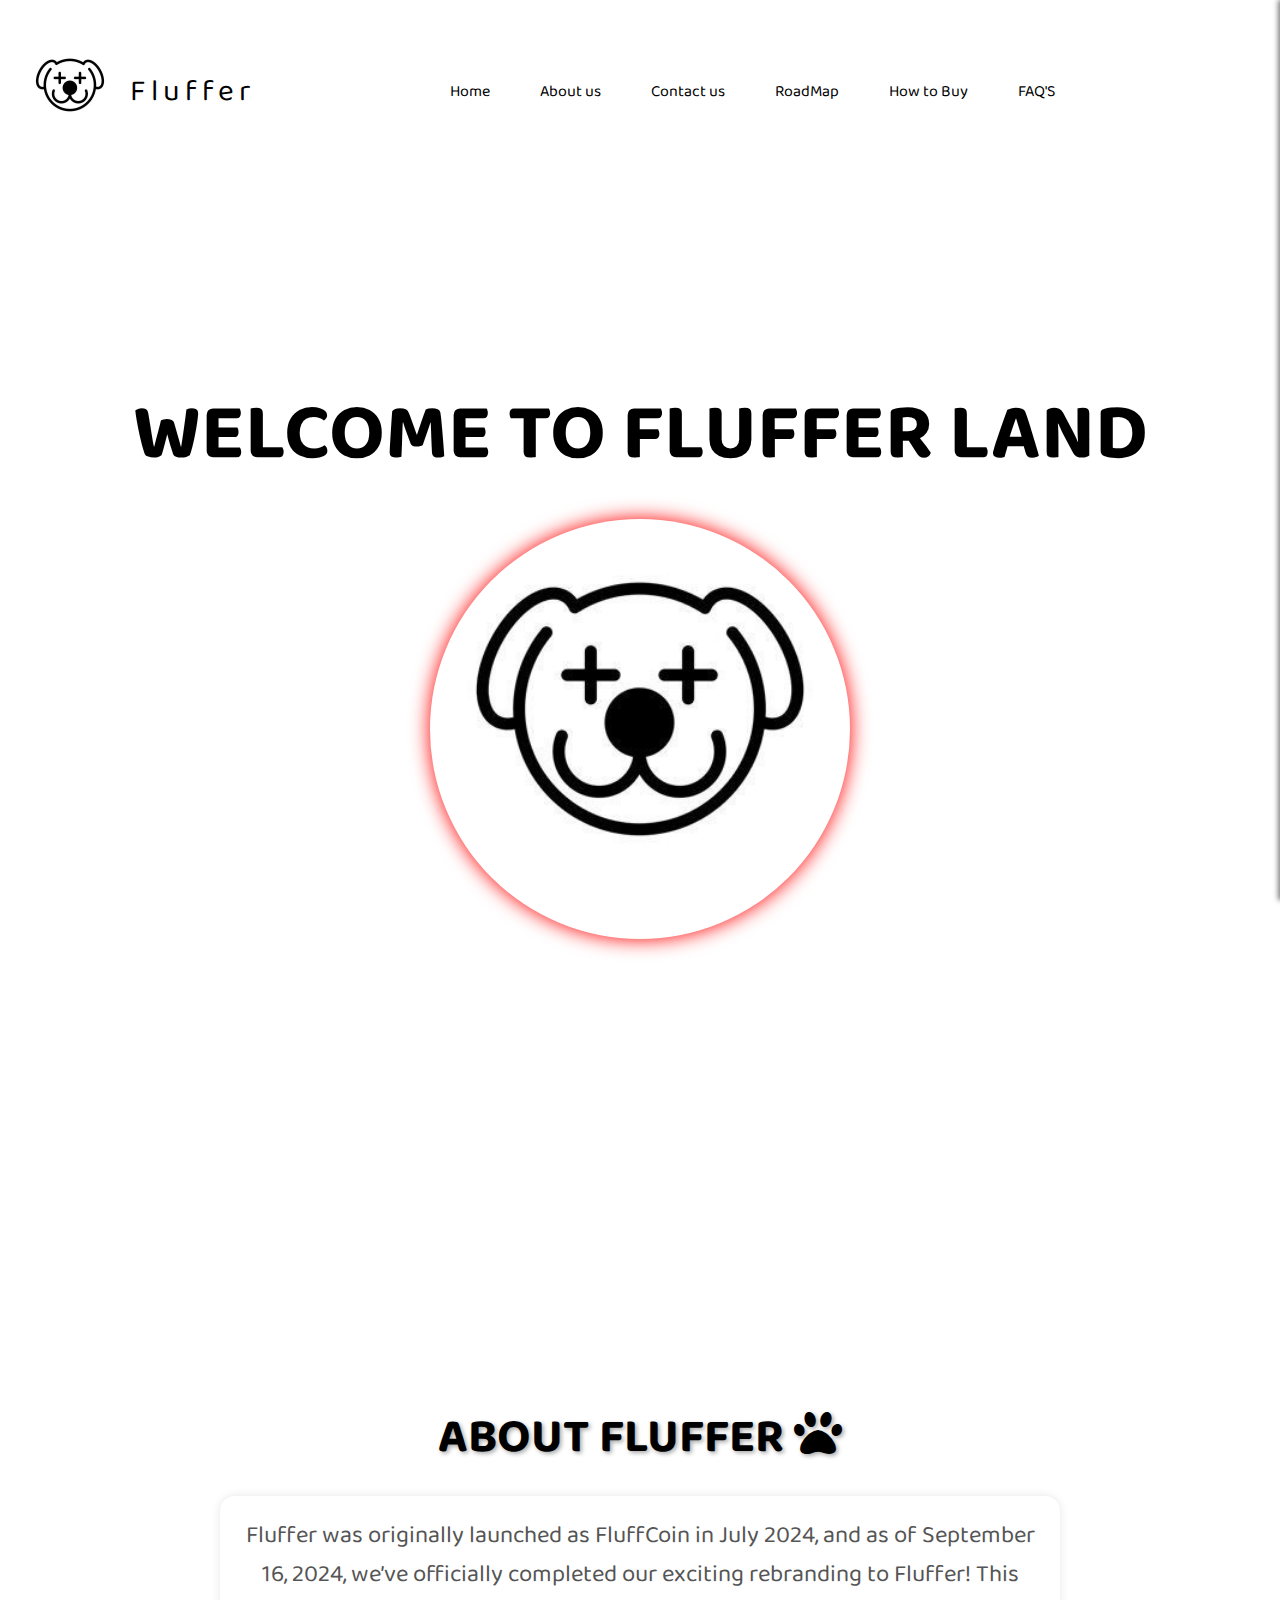
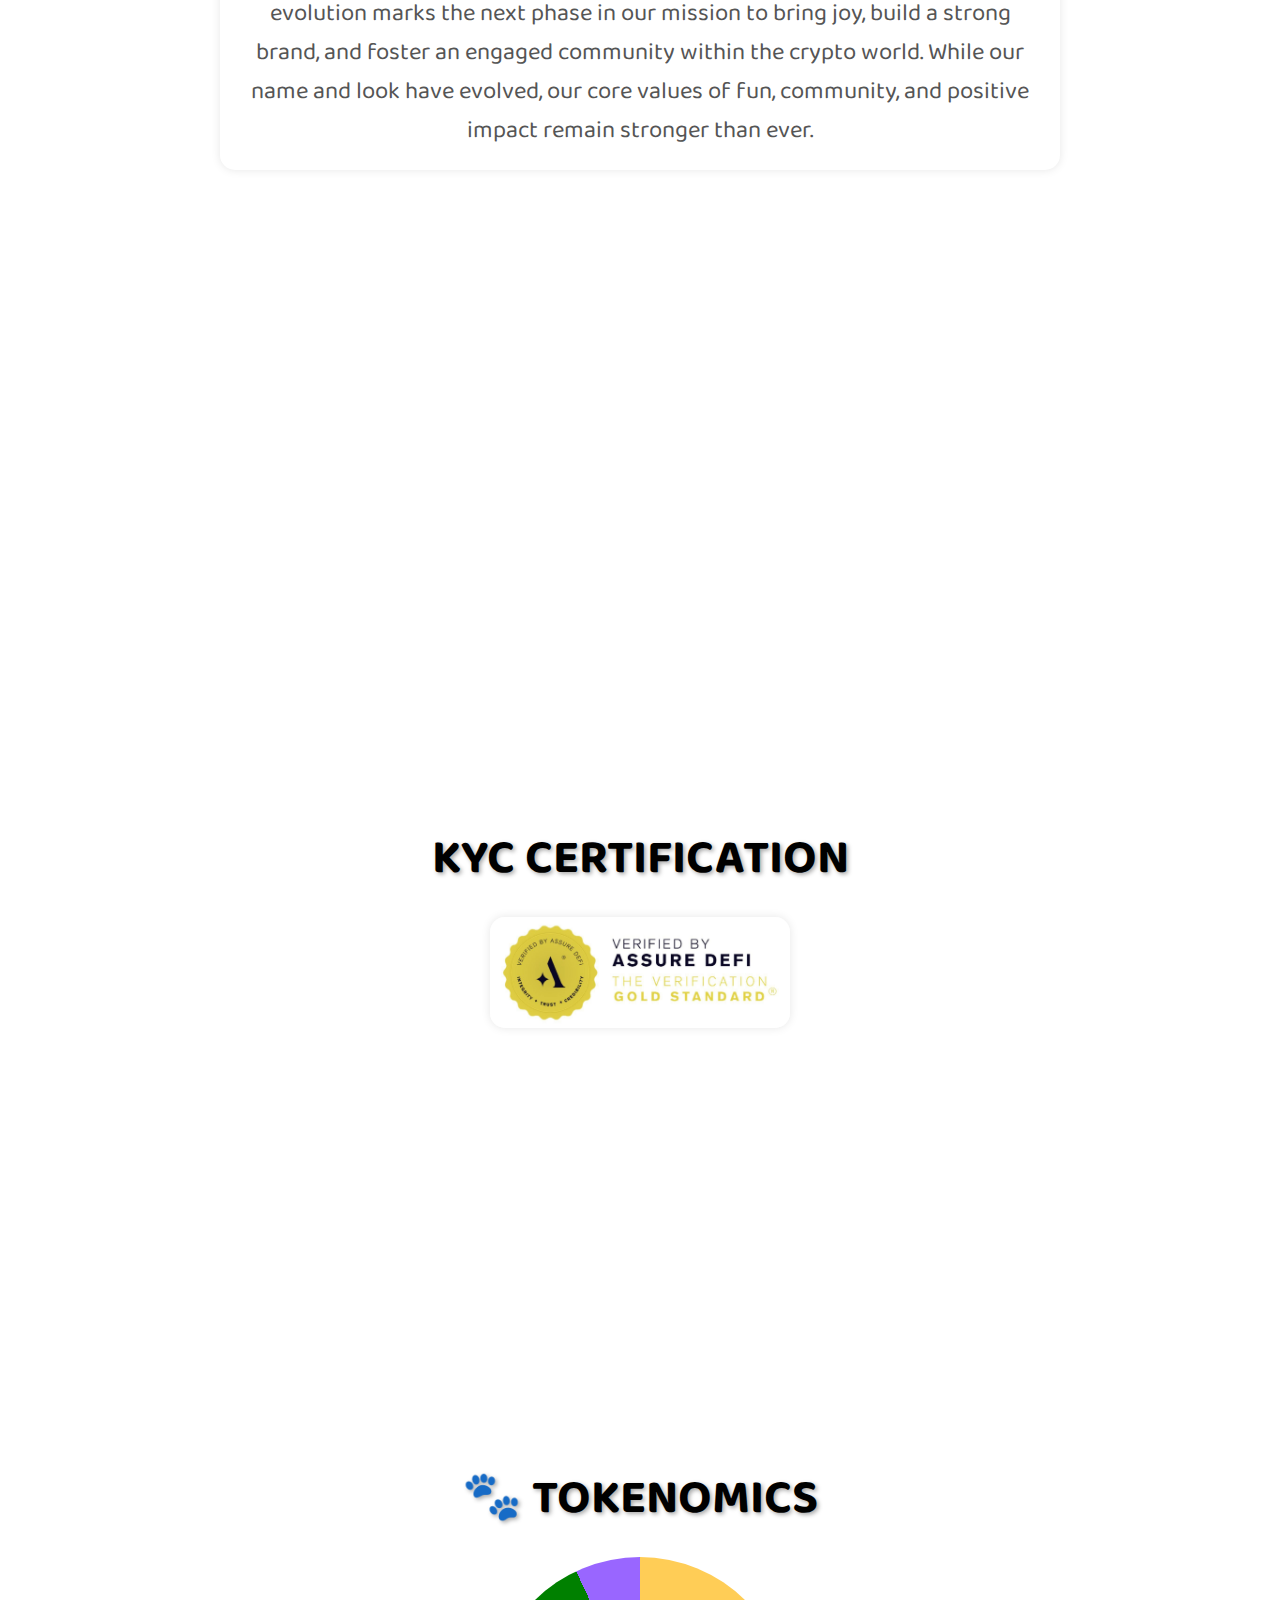
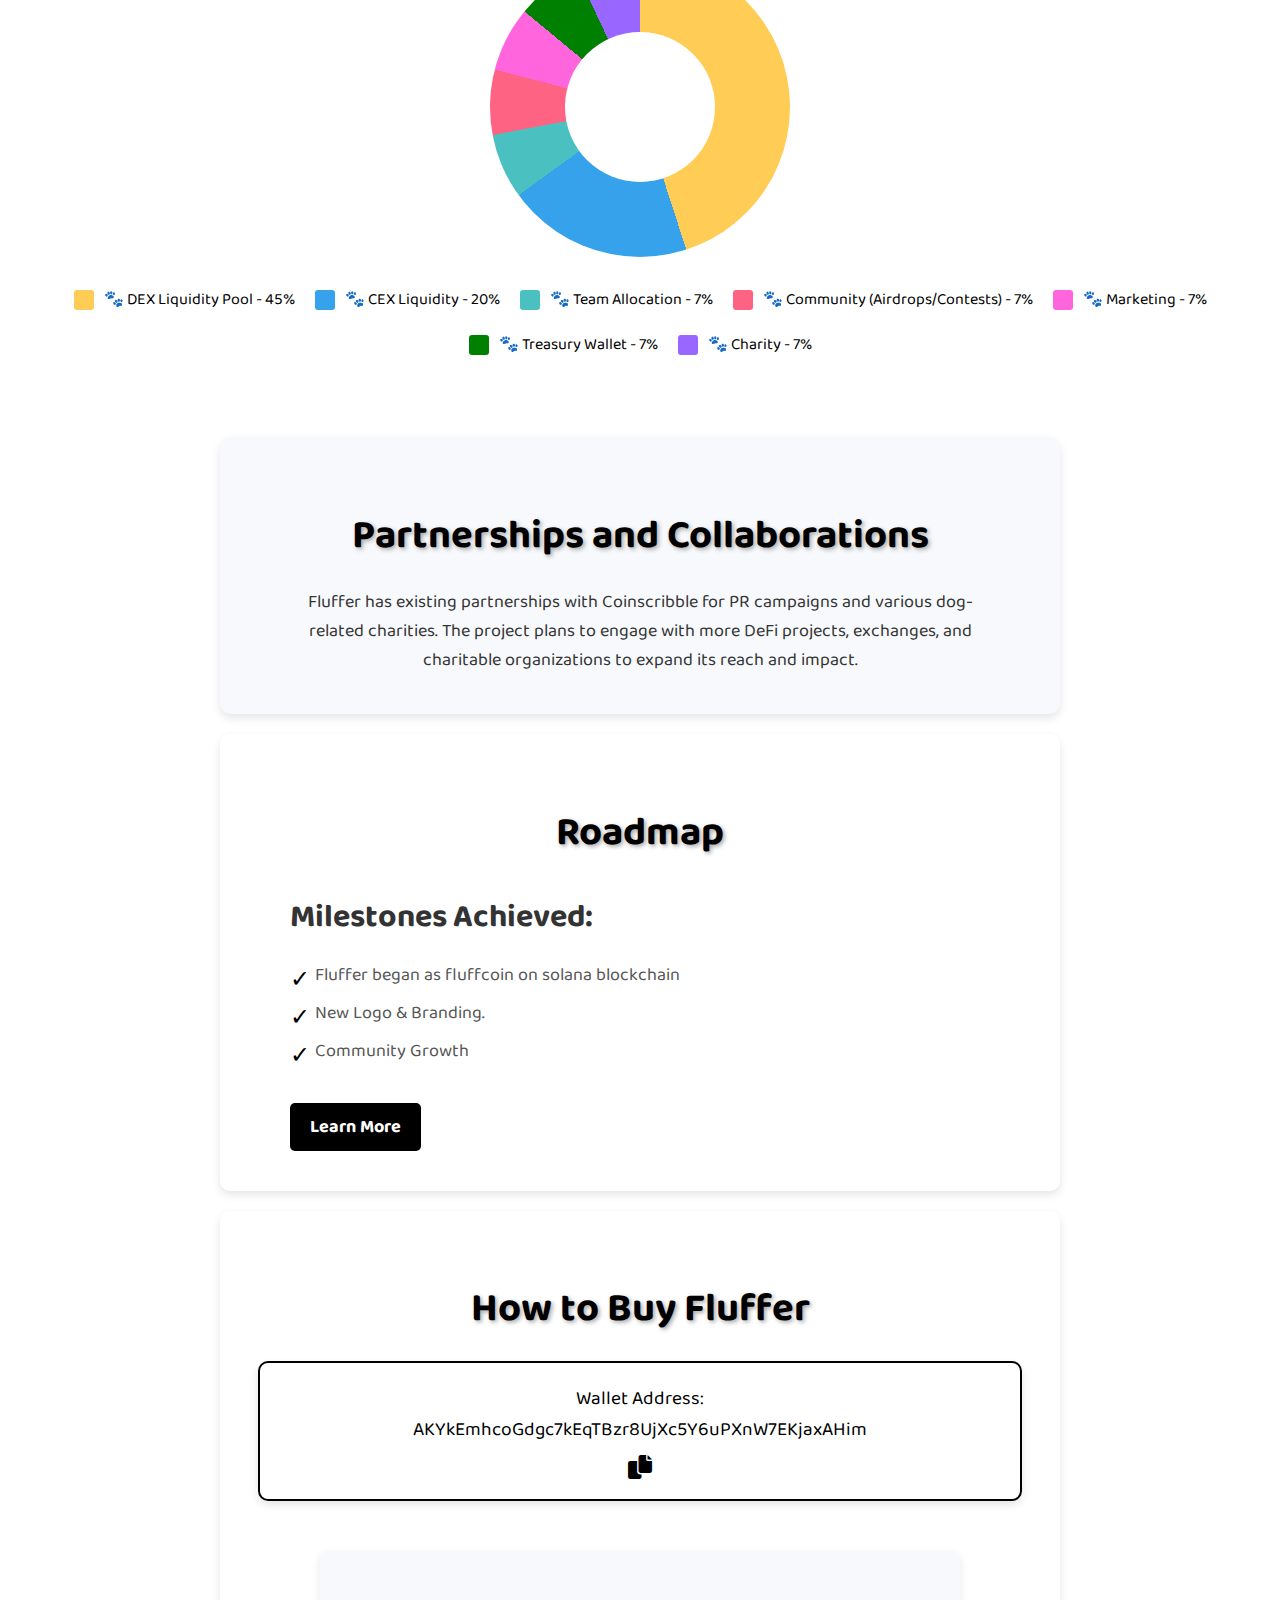
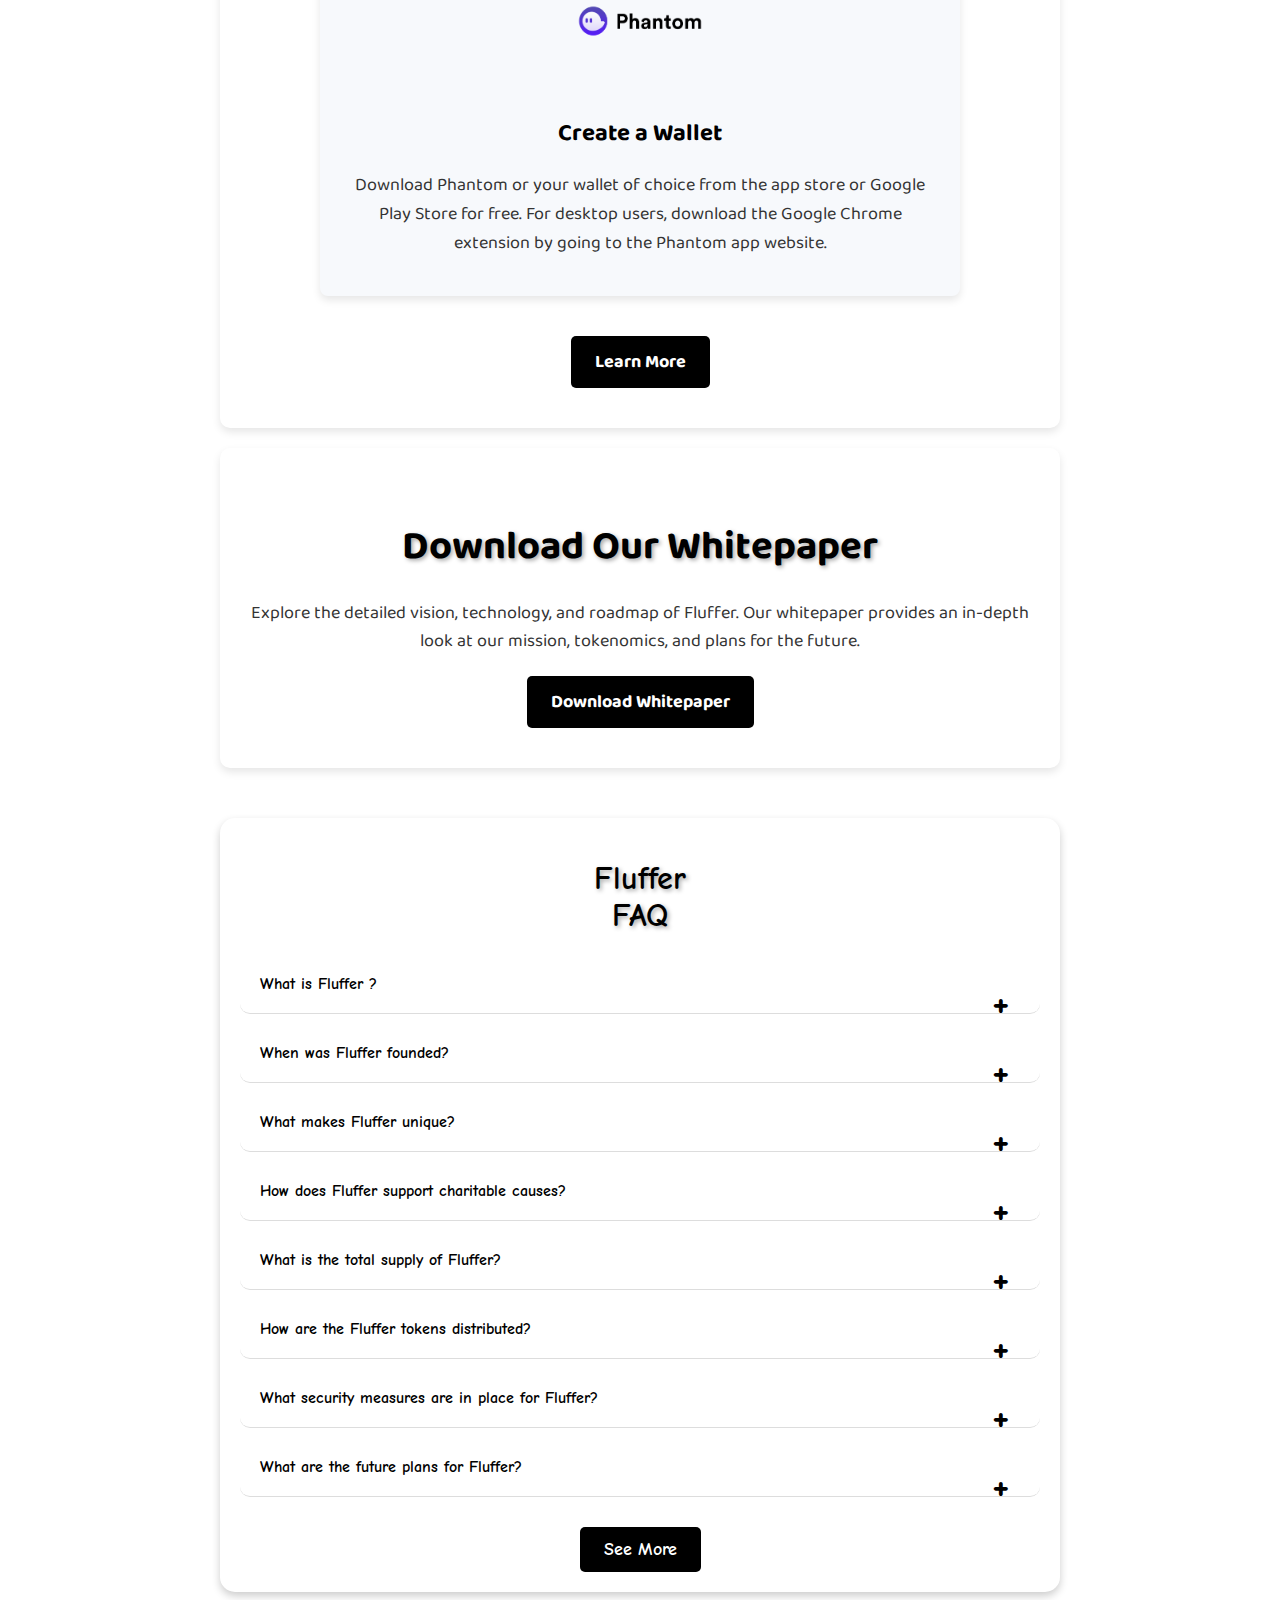
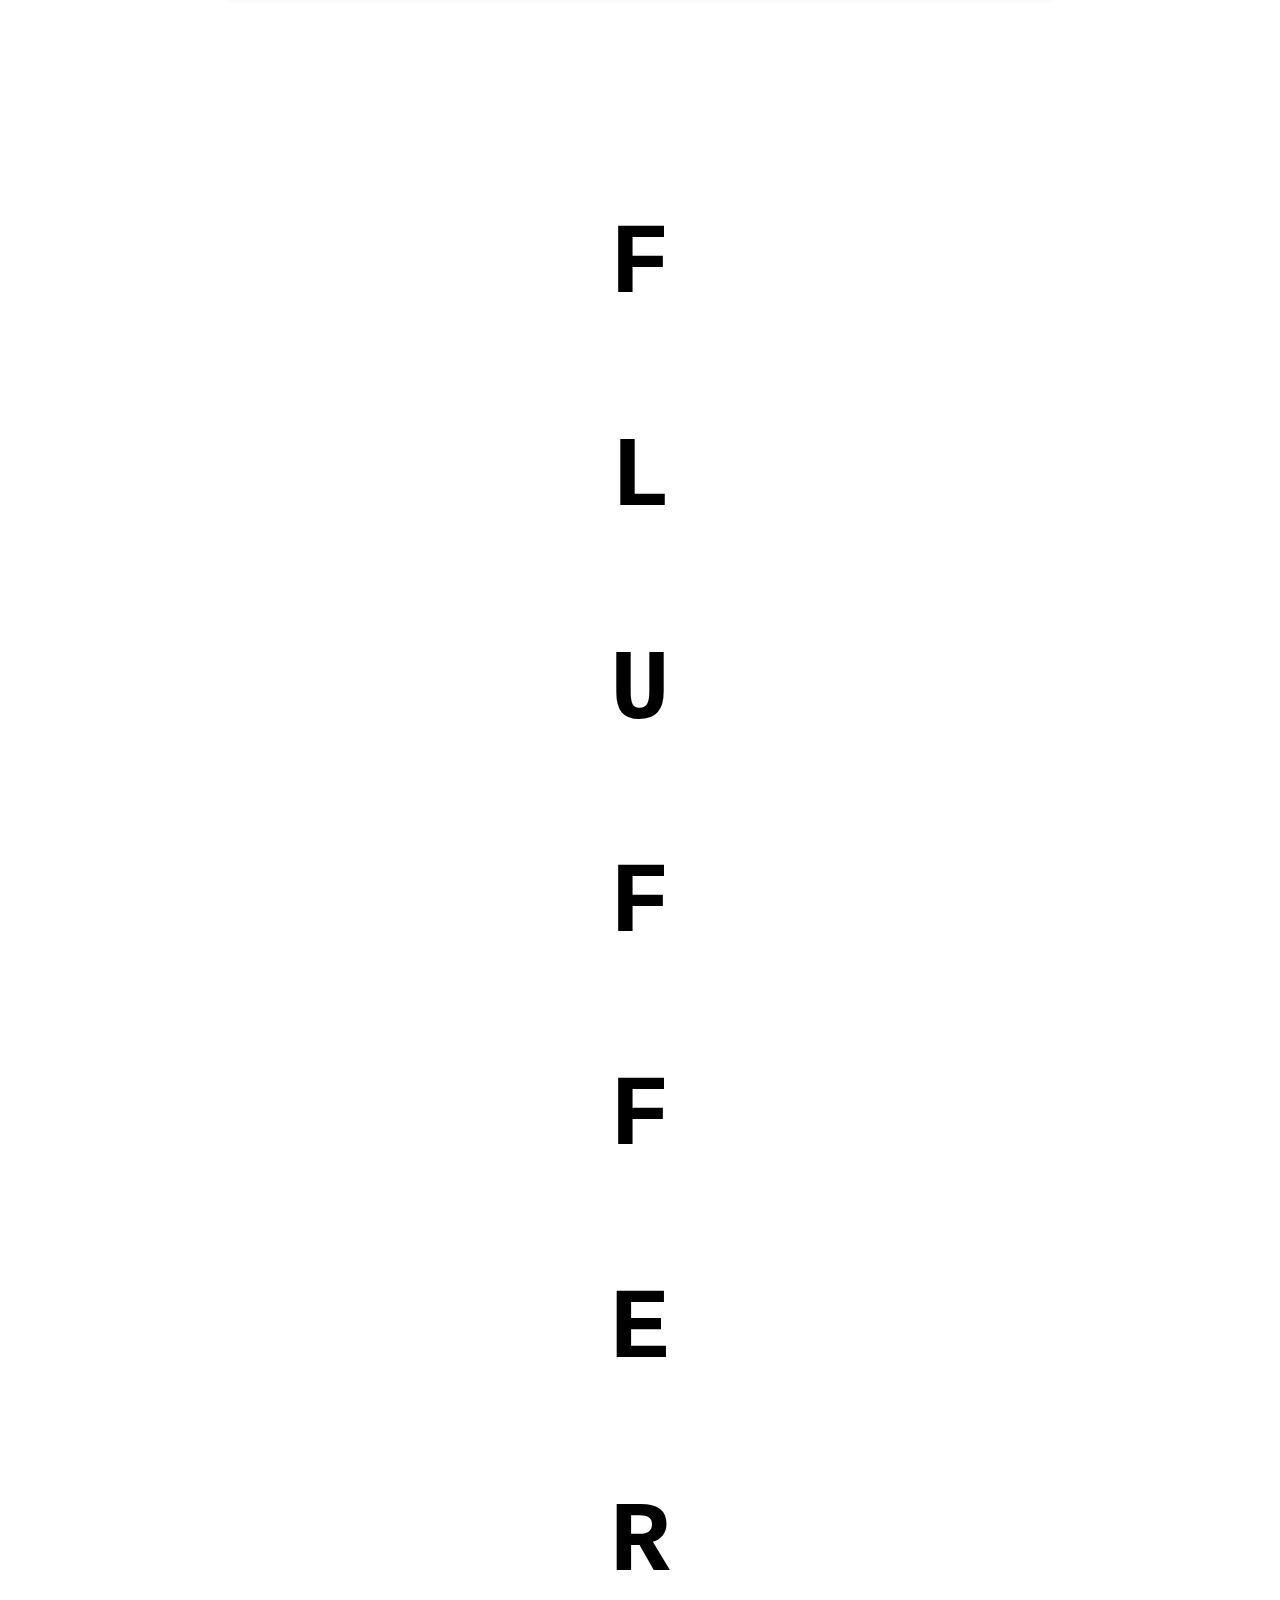
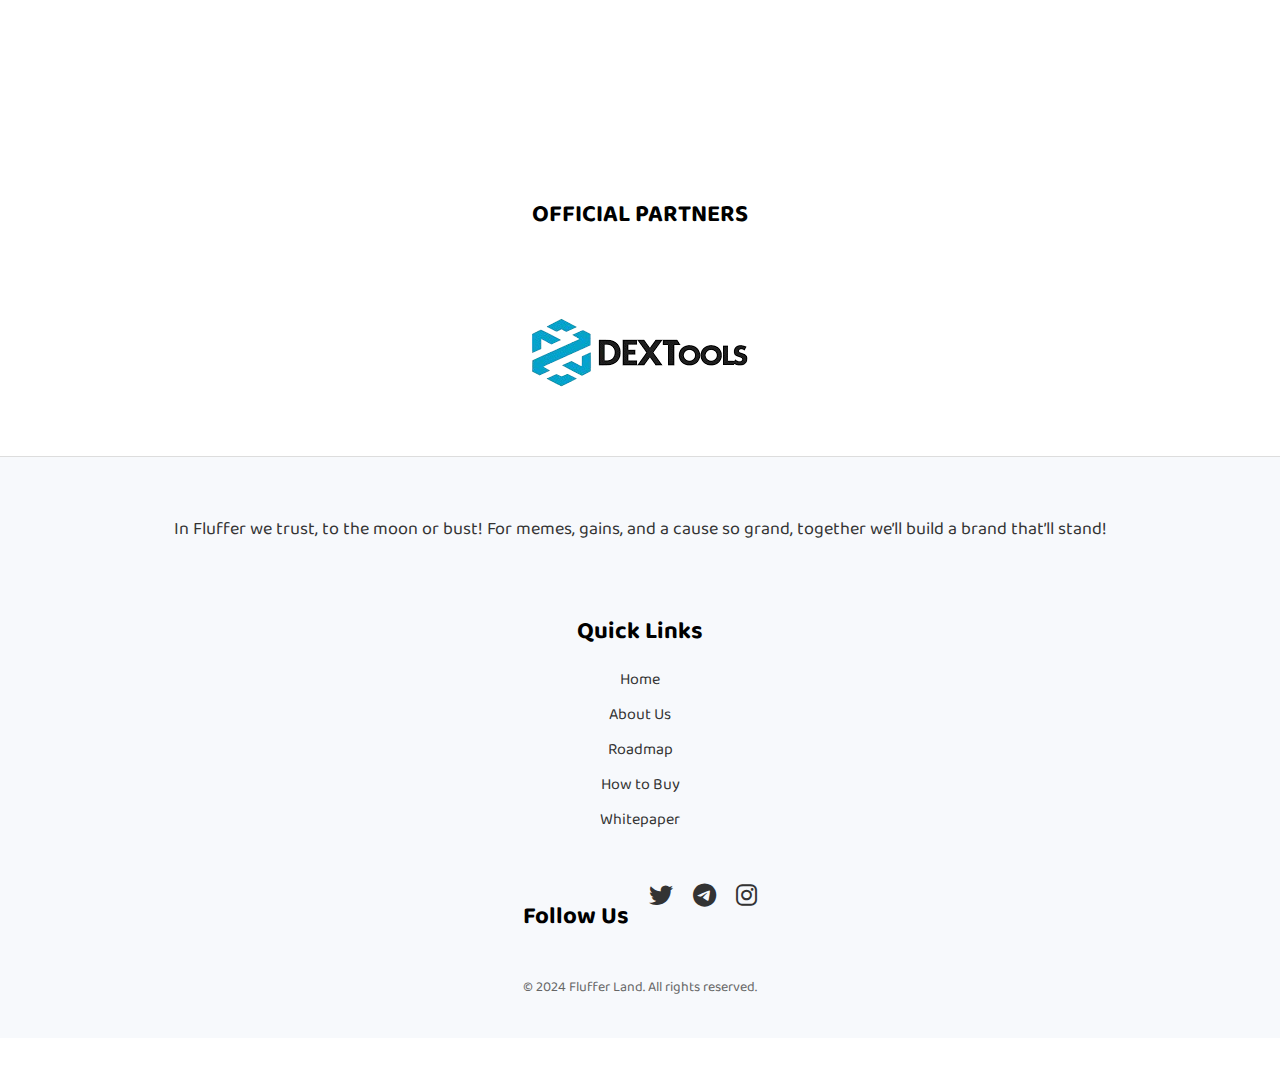
==== index.html @ a2133ed3 "Update index.html" ====
<!DOCTYPE html>
<html lang="en">
<head>
  <meta charset="UTF-8">
  <meta name="viewport" content="width=device-width, initial-scale=1.0">
  <link rel="stylesheet" href="https://cdnjs.cloudflare.com/ajax/libs/font-awesome/6.0.0-beta3/css/all.min.css">
  <link rel="stylesheet" href="https://fonts.googleapis.com/css2?family=Baloo+2:wght@700&display=swap">
  <link rel="stylesheet" href="https://fonts.googleapis.com/css2?family=Baloo+2:wght@700&display=swap">
  <link rel="stylesheet" href="https://fonts.googleapis.com/css2?family=Comic+Neue:wght@400;700&display=swap">
  <title>FLUFFER</title>
  <link rel="stylesheet" href="css/navbar.css">
  <link rel="stylesheet" href="css/index1.css">
  <link rel="stylesheet" href="css/index2.css">
  <link rel="stylesheet" href="css/index3.css">
  <link rel="stylesheet" href="css/index4.css">
  <link rel="stylesheet" href="css/index5.css">
  <link rel="stylesheet" href="css/index6.css">
  <link rel="stylesheet" href="css/index7.css">
  <link rel="stylesheet" href="css/index8.css">
  <link rel="stylesheet" href="css/footer.css">
  <link rel="stylesheet" href="css/logo.css">
  <link rel="stylesheet" href="css/dance.css">
  <link rel="stylesheet" href="css/dex.css">
  <link rel="stylesheet" href="css/FAQ.CSS">



<style>
          .wallet-address {
            display: flex;
            flex-direction: column;
            align-items: center;
            justify-content: center;
            margin-bottom: 20px;
            padding: 20px;
            border: 2px solid black;
            border-radius: 10px;
            background-color: #fff;
            box-shadow: 0 4px 8px rgba(0,0,0,0.1);
            max-width: 90%;
            margin: 0 auto;
            transition: transform 0.3s ease, box-shadow 0.3s ease;
        }
        .wallet-address:hover {
            transform: translateY(-5px);
            box-shadow: 0 8px 16px rgba(0,0,0,0.2);
        }
        .wallet-address span {
            font-size: 1.2em;
            color: black;
            word-break: break-all;
            text-align: center;
        }
        .copy-icon {
            cursor: pointer;
            font-size: 1.5em;
            color: black;
            margin-top: 10px;
        }
        .alert-box {
            display: none;
            position: fixed;
            bottom: 20px;
            left: 50%;
            transform: translateX(-50%);
            background-color: black;
            color: white;
            padding: 10px 20px;
            border-radius: 5px;
            box-shadow: 0 4px 8px rgba(0,0,0,0.1);
        }
</style>

</head>
<body>
    <br>
  <nav class="navbar">
    <div class="logo"><img src="images/photo_2024-09-10_16-50-11.jpg" alt="" width="100px"></div> <span id="logo">Fluffer</span>
    <ul class="nav-list">
      <li><a href="#">Home</a></li>
      <li><a href="about.html">About us</a></li>
      <li><a href="contact.html">Contact us</a></li>
      <li><a href="roadmap.html">RoadMap</a></li>
      <li><a href="howtobuy.html">How to Buy</a></li>
      <li><a href="FAQ.HTML">FAQ'S</a></li>

    </ul>
    <!-- <button class="live-chart">Live Chart</button> -->
    <div class="menu-icon" onclick="openSidebar()">&#9776;</div>
  </nav>

  <div id="sidebar" class="sidebar">
    <div class="close-btn" onclick="closeSidebar()">&times;</div>
    <br><br><br><br>
    <ul class="sidebar-list">
        <li><a href="#">Home</a></li>
        <li><a href="about.html">About us</a></li>
        <li><a href="contact.html">Contact us</a></li>
        <li><a href="roadmap.html">RoadMap</a></li>
        <li><a href="howtobuy.html">How to Buy</a></li>
        <li><a href="FAQ.HTML">FAQ'S</a></li>
    </ul>
  </div>


  <section class="welcome-section">
    <h1>WELCOME TO FLUFFER LAND</h1>
    <div class="image-circle">
      <img src="images/photo_2024-09-10_16-50-11.jpg" alt="Fluffy Land Image">
    </div>
  </section>


  <section class="about-section">
    <h1>About Fluffer <i class="fas fa-paw"></i></h1>

    <p>Fluffer was originally launched as FluffCoin in July 2024, and as of September 16, 2024, we’ve officially completed our exciting rebranding to Fluffer! This evolution marks the next phase in our mission to bring joy, build a strong brand, and foster an engaged community within the crypto world. While our name and look have evolved, our core values of fun, community, and positive impact remain stronger than ever.</p>
    
  </section>

  <a href="https://assuredefi.com/projects/fluffcoin/" style="text-decoration: none;">
  <section class="kyc-section">
    <h1>KYC Certification</h1>
      <img src="images/certification.jpg" alt="KYC Certification Image" id="img">
    
  </section>
</a>

<section class="tokenomics-section">
  <h1>🐾 Tokenomics</h1>
  <div class="pie-chart"></div>
  <div class="legend">

    <div class="legend-item">
      <div class="legend-color" style="background-color: #ffcd56;"></div>
      🐾 DEX Liquidity Pool - 45%
    </div>
    <div class="legend-item">
      <div class="legend-color" style="background-color: #36a2eb;"></div>
      🐾 CEX Liquidity - 20%
    </div>
    <div class="legend-item">
      <div class="legend-color" style="background-color: #4bc0c0;"></div>
      🐾 Team Allocation - 7%
    </div>
    <div class="legend-item">
      <div class="legend-color" style="background-color: #ff6384;"></div>
      🐾 Community (Airdrops/Contests) - 7%
    </div>
    <div class="legend-item">
      <div class="legend-color" style="background-color: #ff66de;"></div>
      🐾 Marketing - 7%
    </div>
    <div class="legend-item">
      <div class="legend-color" style="background-color: green;"></div>
      🐾 Treasury Wallet - 7%
    </div>
    <div class="legend-item">
      <div class="legend-color" style="background-color: #9966ff;"></div>
      🐾 Charity - 7%
    </div>
  </div>
</section>



  <section class="partnerships-section">
    <h1>Partnerships and Collaborations</h1>
    <p>Fluffer has existing partnerships with Coinscribble for PR campaigns and various dog-related charities. The project plans to engage with more DeFi projects, exchanges, and charitable organizations to expand its reach and impact.</p>
</section>


<section class="roadmap-section">
  <h1>Roadmap</h1>
  <div class="milestones">
    <div class="milestone">
      <h2>Milestones Achieved:</h2>
      <ul>
        <li> Fluffer began as fluffcoin on solana blockchain</li>
        <li>New Logo & Branding.</li>
        <li>Community Growth</li>
      </ul>
    </div>
    <a href="roadmap.html" class="learn-more-button">Learn More</a>
  </div>
</section>


<section class="buy-section">
  <h1>How to Buy Fluffer</h1>
  
  <div class="wallet-address">
    <span>Wallet Address:<br> AKYkEmhcoGdgc7kEqTBzr8UjXc5Y6uPXnW7EKjaxAHim</span>
    <i class="copy-icon fas fa-copy" onclick="copyToClipboard()"></i>
</div>
<br><br>
  <div class="steps">
    <div class="step">
      <img src="images/Phantom.png" alt="Create a Wallet Icon" class="step-icon" width="600px">
      <h2>Create a Wallet</h2>
      <p>Download Phantom or your wallet of choice from the app store or Google Play Store for free. For desktop users, download the Google Chrome extension by going to the Phantom app website.</p>
    </div>
  <a href="howtobuy.html" class="buy-now-button">Learn More</a>
</section>

<div class="alert-box" id="alert-box">Wallet address copied to clipboard!</div>

<section class="whitepaper-section">
  <h1>Download Our Whitepaper</h1>
  <p>Explore the detailed vision, technology, and roadmap of Fluffer. Our whitepaper provides an in-depth look at our mission, tokenomics, and plans for the future.</p>
  <a href="https://docs.google.com/document/d/1W1K-RKzpoS7OqNFHoM2u6PG6VS1AWPOQDdvdRIeGoGw/edit#heading=h.rvydwwlspe0c" class="download-button" target="_blank">Download Whitepaper</a>
</section>

<div class="faq-container">
  <center>
  <h1 class="faq-header" style="color: black; text-shadow: 2px 2px 4px #aaa;">Fluffer <br>FAQ</h1>
</center>
  
  <div class="faq-item" style="background-color: white; color: black;">
      <div class="faq-question">What is Fluffer ?</div>
      <div class="faq-answer">Fluffer is the cutest and fluffiest meme coin on the Solana blockchain. It's a community-driven project dedicated to creating a fun, engaging ecosystem while supporting dog-related charitable causes worldwide.</div>
  </div>
  
  <div class="faq-item" style="background-color: white; color: black;"> 
      <div class="faq-question">When was Fluffer founded?</div>
      <div class="faq-answer">Fluffer was founded in September 2024, originally branded as FluffCoin. As of September 16, 2024, we are now live with our new brand, Fluffer, evolving from our roots to bring even more joy, community engagement, and value. Our mission remains focused on building a strong, reputable brand and fostering a vibrant community in the crypto world.</div>
  </div>
  
  <div class="faq-item" style="background-color: white; color: black;">
      <div class="faq-question">What makes Fluffer unique?</div>
      <div class="faq-answer">Fluffer combines the light-hearted nature of memes with the serious potential of blockchain technology. We focus on community engagement, charitable initiatives, and financial opportunities for our holders.</div>
  </div>
  
  <div class="faq-item" style="background-color: white; color: black;">
      <div class="faq-question">How does Fluffer support charitable causes?</div>
      <div class="faq-answer">10% of our total supply is allocated to supporting dog-related causes globally. We partner with various dog charities to provide funding for shelters, treatments, and adoption programs.</div>
  </div>
  
  <div class="faq-item" style="background-color: white; color: black;">
      <div class="faq-question">What is the total supply of Fluffer?</div>
      <div class="faq-answer">The total supply of Fluffer 1,000,000,000 FLUFFER tokens.</div>
  </div>
  
  <div class="faq-item" style="background-color: white; color: black;">
      <div class="faq-question">How are the Fluffer tokens distributed?</div>
      <div class="faq-answer">
          Community Rewards: 10% (100,000,000 FLUFFER)<br>
          Development and Marketing: 10% (100,000,000 FLUFFER)<br>
          Charity and Donations: 5% (50,000,000 FLUFFY)<br>
          Liquidity Pool: 15% (150,000,000 FLUFFER)<br>
          Team Allocation: 10% (100,000,000 FLUFFER)<br>
          Ecosystem Growth: 45% (450,000,000 FLUFFER)
      </div>
  </div>
  
  <div class="faq-item" style="background-color: white; color: black;">
      <div class="faq-question">What security measures are in place for Fluffer?</div>
      <div class="faq-answer">Fluffer has achieved KYC certification through Assure DeFi, ensuring trust and credibility within our community. We also have locked liquidity to ensure the stability and security of our token.</div>
  </div>
  
  <div class="faq-item" style="background-color: white; color: black;">
      <div class="faq-question">What are the future plans for Fluffer?</div>
      <div class="faq-answer">
          Our roadmap includes:<br>
          - Expanded listings on more decentralized exchanges.<br>
          - Launch of staking rewards once the community grows.<br>
          - Implementation of multi-language support for global outreach.<br>
          - Increased support for dog-related charitable causes.
      </div>
  </div>
  
  
  <center>
  <a href="FAQ.HTML" class="buy-now-button">See More</a>
</center>
</div>

<script>
         document.querySelectorAll('.faq-question').forEach(item => {
            item.addEventListener('click', () => {
                const answer = item.nextElementSibling;
                item.classList.toggle('active');
                
                if (item.classList.contains('active')) {
                    answer.style.maxHeight = answer.scrollHeight + 'px';
                    answer.style.opacity = 1;
                } else {
                    answer.style.maxHeight = 0;
                    answer.style.opacity = 0;
                }
            });
        });
  </script>

<Center>
  <h1 id="mar">
            <pre>F</pre>
            <pre>L</pre>
            <pre>U</pre>
            <pre>F</pre>
            <pre>F</pre>
            <pre>E</pre>
            <pre>R</pre>
            <!-- <pre>Y</pre> -->




  </h1>
</Center>

  <center>
    <h2>OFFICIAL PARTNERS</h2>
    <a href="
    https://www.dextools.io/app/en/solana/pair-explorer/7EwAkjQjLBDsk1gxwP7qDvURahkmuLmLKAEwtaaZFACQ?t=1722568424604"
    style="cursor: pointer;">
      <img src="images/dex_tools-removebg-preview.png" alt="" id="dex">
     </a>
  </center>

<footer class="footer-section">
  <div class="footer-content">
    <div class="footer-text">
      <p>In Fluffer we trust, to the moon or bust! For memes, gains, and a cause so grand, together we’ll build a brand that’ll stand!</p>
    </div>
    <div class="footer-links">
      <h2>Quick Links</h2>
      <ul>
        <li><a href="#">Home</a></li>
        <li><a href="about.html">About Us</a></li>
        <li><a href="roadmap.html">Roadmap</a></li>
        <li><a href="howtobuy.html">How to Buy</a></li>
        <li><a href="https://docs.google.com/document/d/1W1K-RKzpoS7OqNFHoM2u6PG6VS1AWPOQDdvdRIeGoGw/edit#heading=h.rvydwwlspe0c">Whitepaper</a></li>
      </ul>
    </div>
    <div class="footer-social">
      <h2>Follow Us</h2>
      <a href="https://x.com/fluffersolana" target="_blank" class="social-icon">
        <i class="fab fa-twitter"></i>
      </a>
      <a href="https://t.me/+qYhFtEvkcUU0NWIx" target="_blank" class="social-icon">
        <i class="fab fa-telegram-plane"></i>
      </a>
      <a href="https://www.instagram.com/fluffersol?igsh=MTFubzJ2amdjdmc0cw==" target="_blank" class="social-icon">
        <i class="fab fa-instagram"></i>
      </a>
    </div>
    <div class="footer-bottom">
      <p>&copy; <span id="year">2024</span> Fluffer Land. All rights reserved.</p>
    </div>
  </div>
</footer>

<script>
    function copyToClipboard() {
      const address = "AKYkEmhcoGdgc7kEqTBzr8UjXc5Y6uPXnW7EKjaxAHim";
      navigator.clipboard.writeText(address).then(() => {
        const alertBox = document.getElementById("alert-box");
        alertBox.style.display = "block";
        setTimeout(() => {
          alertBox.style.display = "none";
        }, 3000);
      }).catch(err => {
        console.error("Failed to copy text: ", err);
      });
    }

</script>


  <script src="scripts/navbar.js"></script>
  <script src="scripts/details.js"></script>
  <script src="scripts/year.js"></script>
  <script src="scripts/wallet.js"></script>


</body>
</html>
---- css/navbar.css ----
body {
    font-family: Arial, sans-serif;
    margin: 0;
    padding: 0;
  }
  
  .navbar {
    display: flex;
    align-items: center;
    justify-content: space-between;
    padding: 10px 20px;
    position: relative;
    z-index: 1;
  }
  
  .logo {
    font-size: 24px;
    font-weight: bold;
  }
  
  .nav-list {
    list-style: none;
    display: flex;
    justify-content: center;
    flex-grow: 1;
    margin: 0;
    padding: 0;
  }
  
  .nav-list li {
    margin: 0 15px;
  }
  
  .nav-list a {
    text-decoration: none;
    color: black;
    padding: 5px 10px;
    transition: background-color 0.3s ease;
  }
  
  .nav-list a:hover {
    background-color: lightgray;
    border-radius: 5px;
  }
  
  /* .live-chart {
    background-color: #007bff;
    color: white;
    border: none;
    padding: 10px 20px;
    cursor: pointer;
    transition: background-color 0.3s ease;
  }
  
  .live-chart:hover {
    background-color: #0056b3;
  } */
  
  .menu-icon {
    display: none;
    font-size: 30px;
    cursor: pointer;
  }
  
  .sidebar {
    position: fixed;
    top: 0;
    right: -100%;
    width: 100%;
    height: 100%;
    background-color: white;
    box-shadow: -2px 0 5px rgba(0, 0, 0, 0.5);
    z-index: 20;
    transition: transform 0.3s ease;
  }
  
  .sidebar.open {
    transform: translateX(-100%);
  }
  
  .sidebar .close-btn {
    position: absolute;
    top: 20px;
    right: 20px;
    font-size: 30px;
    cursor: pointer;
  }
  
  .sidebar-list {
    list-style: none;
    padding: 0;
    margin-top: 60px;
    transition: 1s;
  }
  
  .sidebar-list li {
    padding: 15px;
    text-align: center;
    transition: 1s;

  }
  
  .sidebar-list a {
    text-decoration: none;
    color: black;
    display: block;
    transition: background-color 0.3s ease;
    transition: 1s;

  }
  
  .sidebar-list a:hover {
    color: #ff69b4;
  }
  
  @media (max-width: 768px) {
    .nav-list {
      display: none;
    }
  
    .menu-icon {
      display: block;
    }
  
    .live-chart {
      display: none;
    }

    .sidebar-list{
        font-weight: bold;
        font-family: system-ui, -apple-system, BlinkMacSystemFont, 'Segoe UI', Roboto, Oxygen, Ubuntu, Cantarell, 'Open Sans', 'Helvetica Neue', sans-serif;
        font-size: 20px;
    }
  }
---- css/index1.css ----
@import url('https://fonts.googleapis.com/css2?family=Baloo+2:wght@700&display=swap');

body {
  font-family: 'Baloo 2', cursive;
  margin: 0;
  padding: 0;
  background-color: white; /* Light background color for a playful look */
}

.welcome-section {
  display: flex;
  flex-direction: column;
  align-items: center;
  justify-content: center;
  height: 100vh;
  text-align: center;
  padding: 20px;
  animation: fadeIn 2s ease-in-out;
}

.welcome-section h1 {
  font-size: 5rem;
  font-weight: bold;
  text-transform: uppercase;
  margin-bottom: 20px;
  animation: bounceIn 1.5s ease-in-out;
}

.image-circle {
  width: 400px;
  height: 400px;
  border-radius: 50%;
  overflow: hidden;
  display: flex;
  align-items: center;
  justify-content: center;
  animation: rotate 10s linear infinite, gradient-border 5s linear infinite;
  border: 10px solid transparent;
  background-image: linear-gradient(), linear-gradient(45deg, red, yellow, green, cyan, blue, violet);
  background-origin: border-box;
  background-clip: content-box, border-box;
  box-shadow: 0 0 20px red; /* Initial box shadow color */
}

.image-circle img {
  width: 120%;
  height: 120%;
  object-fit: cover;
  margin-top: -10%;
}

@media (max-width: 768px) {
  .welcome-section h1 {
    font-size: 4rem;
  }
  
  .image-circle {
    width: 350px;
    height: 350px;
  }

  .image-circle img {
    width: 150%;
    height: 150%;
    margin-top: -25%;
  }
}

@media (max-width: 480px) {
  .welcome-section h1 {
    font-size: 3rem;
    position: relative;
    bottom: 70px;
  }

  .image-circle {
    width: 340px;
    height: 340px;
    background-color: transparent;
    border: solid 1px grey;
    position: relative;
    bottom: 70px;
  }

  .image-circle img {
    width: 150%;
    height: 150%;
    margin-top: -40%;
    position: relative;
    top: 60px;
  }
}

/* Animations */
@keyframes fadeIn {
  0% {
    opacity: 0;
  }
  100% {
    opacity: 1;
  }
}

@keyframes bounceIn {
  0%, 20%, 40%, 60%, 80%, 100% {
    animation-timing-function: cubic-bezier(0.215, 0.61, 0.355, 1);
  }
  0% {
    opacity: 0;
    transform: scale3d(0.3, 0.3, 0.3);
  }
  20% {
    transform: scale3d(1.1, 1.1, 1.1);
  }
  40% {
    transform: scale3d(0.9, 0.9, 0.9);
  }
  60% {
    opacity: 1;
    transform: scale3d(1.03, 1.03, 1.03);
  }
  80% {
    transform: scale3d(0.97, 0.97, 0.97);
  }
  100% {
    opacity: 1;
    transform: scale3d(1, 1, 1);
  }
}

@keyframes zoomIn {
  0% {
    opacity: 0;
    transform: scale3d(0.3, 0.3, 0.3);
  }
  50% {
    opacity: 1;
  }
}

@keyframes rotate {
  0% {
    transform: rotate(0deg);
  }
  100% {
    transform: rotate(360deg);
  }
}

@keyframes gradient-border {
  0% {
    border-color: red;
    box-shadow: 0 0 20px red;
  }
  16.67% {
    border-color: yellow;
    box-shadow: 0 0 20px yellow;
  }
  33.34% {
    border-color: green;
    box-shadow: 0 0 20px green;
  }
  50% {
    border-color: cyan;
    box-shadow: 0 0 20px cyan;
  }
  66.67% {
    border-color: blue;
    box-shadow: 0 0 20px blue;
  }
  83.34% {
    border-color: violet;
    box-shadow: 0 0 20px violet;
  }
  100% {
    border-color: red;
    box-shadow: 0 0 20px red;
  }
}
---- css/index2.css ----
body {
    font-family: 'Baloo 2', cursive;
    margin: 0;
    padding: 0;
    background-color: white;
  }

  .about-section {
    display: flex;
    flex-direction: column;
    align-items: center;
    justify-content: center;
    height: 100vh;
    text-align: center;
    padding: 20px;
    animation: fadeIn 2s ease-in-out;
  }

  .about-section h1 {
    font-size: 3rem;
    font-weight: bold;
    text-transform: uppercase;
    margin-bottom: 20px;
    animation: bounceIn 1.5s ease-in-out;
    color: black; /* A playful pink color */
    text-shadow: 2px 2px 4px #aaa;
  }

  .about-section p {
    font-size: 1.5rem;
    color: #555;
    max-width: 800px;
    margin: 0 auto;
    padding: 20px;
    box-shadow: 0 0 10px rgba(0, 0, 0, 0.1);
    background-color: white;
    border-radius: 15px;
    animation: slideIn 1.5s ease-in-out;
  }

  @media (max-width: 768px) {
    .about-section h1 {
      font-size: 2.5rem;
      position: relative;
      bottom: 400px;
    }

    .about-section p {
      font-size: 1.2rem;
      position: relative;
      bottom: 400px;
    }
  }

  @media (max-width: 480px) {
    .about-section h1 {
      font-size: 2rem;
    }

    .about-section p {
      font-size: 1rem;
    }
  }

  /* Animations */
  @keyframes fadeIn {
    0% {
      opacity: 0;
    }
    100% {
      opacity: 1;
    }
  }

  @keyframes bounceIn {
    0%, 20%, 40%, 60%, 80%, 100% {
      animation-timing-function: cubic-bezier(0.215, 0.61, 0.355, 1);
    }
    0% {
      opacity: 0;
      transform: scale3d(0.3, 0.3, 0.3);
    }
    20% {
      transform: scale3d(1.1, 1.1, 1.1);
    }
    40% {
      transform: scale3d(0.9, 0.9, 0.9);
    }
    60% {
      opacity: 1;
      transform: scale3d(1.03, 1.03, 1.03);
    }
    80% {
      transform: scale3d(0.97, 0.97, 0.97);
    }
    100% {
      opacity: 1;
      transform: scale3d(1, 1, 1);
    }
  }

  @keyframes slideIn {
    0% {
      opacity: 0;
      transform: translateY(50px);
    }
    100% {
      opacity: 1;
      transform: translateY(0);
    }
  }
---- css/index3.css ----
body {
    font-family: 'Baloo 2', cursive;
    margin: 0;
    padding: 0;
    background-color: white;
  }

  .kyc-section {
    display: flex;
    flex-direction: column;
    align-items: center;
    justify-content: center;
    height: 100vh;
    text-align: center;
    padding: 20px;
    animation: fadeIn 2s ease-in-out;
  }

  .kyc-section h1 {
    font-size: 3rem;
    font-weight: bold;
    text-transform: uppercase;
    margin-bottom: 20px;
    animation: bounceIn 1.5s ease-in-out;
    color: BLACK;
    text-shadow: 2px 2px 4px #aaa;
  }

  .kyc-section img {
    width: 300px;
    height: auto;
    border-radius: 15px;
    transition: transform 0.3s ease-in-out, box-shadow 0.3s ease-in-out;
    animation: zoomIn 1.5s ease-in-out;
    box-shadow: 0 0 10px rgba(0, 0, 0, 0.1);
  }

  .kyc-section img:hover {
    transform: scale(1.1);
    box-shadow: 0 0 20px rgba(0, 0, 0, 0.3);
  }

  .kyc-section p {
    font-size: 1.5rem;
    color: #555;
    max-width: 800px;
    margin: 0 auto;
    padding: 20px;
    background-color: #fff;
    border-radius: 15px;
    box-shadow: 0 0 10px rgba(0, 0, 0, 0.1);
    animation: slideIn 1.5s ease-in-out;
  }

  @media (max-width: 768px) {
    .kyc-section h1 {
      font-size: 2.5rem;
      position: relative;
      bottom: 120%;
    }



    #img{
        position: relative;
        bottom: 120%;  
    }

  }

  @media (max-width: 480px) {
    .kyc-section h1 {
      font-size: 2rem;
    }


  }

  /* Animations */
  @keyframes fadeIn {
    0% {
      opacity: 0;
    }
    100% {
      opacity: 1;
    }
  }

  @keyframes bounceIn {
    0%, 20%, 40%, 60%, 80%, 100% {
      animation-timing-function: cubic-bezier(0.215, 0.61, 0.355, 1);
    }
    0% {
      opacity: 0;
      transform: scale3d(0.3, 0.3, 0.3);
    }
    20% {
      transform: scale3d(1.1, 1.1, 1.1);
    }
    40% {
      transform: scale3d(0.9, 0.9, 0.9);
    }
    60% {
      opacity: 1;
      transform: scale3d(1.03, 1.03, 1.03);
    }
    80% {
      transform: scale3d(0.97, 0.97, 0.97);
    }
    100% {
      opacity: 1;
      transform: scale3d(1, 1, 1);
    }
  }

  @keyframes zoomIn {
    0% {
      opacity: 0;
      transform: scale3d(0.3, 0.3, 0.3);
    }
    50% {
      opacity: 1;
    }
  }

  @keyframes slideIn {
    0% {
      opacity: 0;
      transform: translateY(50px);
    }
    100% {
      opacity: 1;
      transform: translateY(0);
    }
  }
---- css/index4.css ----
.tokenomics-section {
    text-align: center;
    padding: 50px 20px;
    animation: fadeIn 2s ease-in-out;
  }

  @media (max-width: 768px){
    .tokenomics-section{
        position: relative;
        bottom: 1200px;
    }
  }

  .tokenomics-section h1 {
    font-size: 3rem;
    font-weight: bold;
    text-transform: uppercase;
    margin-bottom: 20px;
    animation: bounceIn 1.5s ease-in-out;
    color: BLACK;
    text-shadow: 2px 2px 4px #aaa;
  }

  .pie-chart {
    width: 300px;
    height: 300px;
    background: conic-gradient(
      #ffcd56 0% 45%,   /* DEX Liquidity Pool */
      #36a2eb 45% 65%,  /* CEX Liquidity */
      #4bc0c0 65% 72%,  /* Team Allocation */
      #ff6384 72% 79%,  /* Community (Airdrops/Contests) */
      #ff66de 79% 86%,  /* Marketing */
      green 86% 93%,    /* Treasury Wallet */
      #9966ff 93% 100%  /* Charity */
    );
    border-radius: 50%;
    margin: 0 auto;
    position: relative;
    animation: rotate 10s linear infinite;
}

.legend-item {
    display: flex;
    align-items: center;
    margin-bottom: 8px;
}

.legend-color {
    width: 20px;
    height: 20px;
    margin-right: 10px;
    border-radius: 3px;
}

.legend {
    margin-top: 20px;
    text-align: left;
}

  
  

  .pie-chart::before {
    content: '';
    position: absolute;
    top: 50%;
    left: 50%;
    transform: translate(-50%, -50%);
    width: 150px;
    height: 150px;
    background-color: white;
    border-radius: 50%;
    z-index: 1;
  }

  .legend {
    display: flex;
    justify-content: center;
    flex-wrap: wrap;
    margin-top: 20px;
    animation: slideIn 1.5s ease-in-out;
  }

  .legend-item {
    margin: 10px;
    display: flex;
    align-items: center;
    font-size: 1rem;
  }

  .legend-color {
    width: 20px;
    height: 20px;
    margin-right: 10px;
  }

  @keyframes fadeIn {
    0% {
      opacity: 0;
    }
    100% {
      opacity: 1;
    }
  }

  @keyframes bounceIn {
    0%, 20%, 40%, 60%, 80%, 100% {
      animation-timing-function: cubic-bezier(0.215, 0.61, 0.355, 1);
    }
    0% {
      opacity: 0;
      transform: scale3d(0.3, 0.3, 0.3);
    }
    20% {
      transform: scale3d(1.1, 1.1, 1.1);
    }
    40% {
      transform: scale3d(0.9, 0.9, 0.9);
    }
    60% {
      opacity: 1;
      transform: scale3d(1.03, 1.03, 1.03);
    }
    80% {
      transform: scale3d(0.97, 0.97, 0.97);
    }
    100% {
      opacity: 1;
      transform: scale3d(1, 1, 1);
    }
  }

  @keyframes rotate {
    0% {
      transform: rotate(0deg);
    }
    100% {
      transform: rotate(360deg);
    }
  }

  @keyframes slideIn {
    0% {
      opacity: 0;
      transform: translateY(50px);
    }
    100% {
      opacity: 1;
      transform: translateY(0);
    }
  }

  .tooltip {
    position: absolute;
    padding: 10px;
    background-color: #333;
    color: #fff;
    border-radius: 4px;
    font-size: 0.875rem;
    pointer-events: none;
    opacity: 0;
    transition: opacity 0.3s ease;
    white-space: nowrap;
  }
---- css/index5.css ----
.partnerships-section {
    text-align: center;
    padding: 40px 20px;
    background-color: #f7f9fc;
    border-radius: 10px;
    box-shadow: 0 4px 8px rgba(0, 0, 0, 0.1);
    animation: fadeInUp 2s ease-out;
    margin: 20px auto;
    max-width: 800px;
  }

  @media (max-width: 768px){
    .partnerships-section{
        position: relative;
        bottom: 1200px;
    }
  }
  
  .partnerships-section h1 {
    font-size: 2.5rem;
    font-weight: bold;
    margin-bottom: 20px;
    color: BLACK;
    text-shadow: 2px 2px 4px #aaa;
    animation: bounceIn 1.5s ease-in-out;
  }
  
  .partnerships-section p {
    font-size: 1.125rem;
    line-height: 1.6;
    color: #333;
    margin: 0 auto;
    max-width: 700px;
  }
  
  @keyframes fadeInUp {
    0% {
      opacity: 0;
      transform: translateY(20px);
    }
    100% {
      opacity: 1;
      transform: translateY(0);
    }
  }
  
  @keyframes bounceIn {
    0%, 20%, 40%, 60%, 80%, 100% {
      animation-timing-function: cubic-bezier(0.215, 0.61, 0.355, 1);
    }
    0% {
      opacity: 0;
      transform: scale3d(0.3, 0.3, 0.3);
    }
    20% {
      transform: scale3d(1.1, 1.1, 1.1);
    }
    40% {
      transform: scale3d(0.9, 0.9, 0.9);
    }
    60% {
      opacity: 1;
      transform: scale3d(1.03, 1.03, 1.03);
    }
    80% {
      transform: scale3d(0.97, 0.97, 0.97);
    }
    100% {
      opacity: 1;
      transform: scale3d(1, 1, 1);
    }
  }
---- css/index6.css ----
.roadmap-section {
    text-align: center;
    padding: 40px 20px;
    background-color: #ffffff;
    border-radius: 10px;
    box-shadow: 0 4px 8px rgba(0, 0, 0, 0.1);
    animation: fadeInUp 2s ease-out;
    margin: 20px auto;
    max-width: 800px;
  }

  @media (max-width: 768px){
    .roadmap-section{
        position: relative;
        bottom: 1100px;
    }
  }
  
  .roadmap-section h1 {
    font-size: 2.5rem;
    font-weight: bold;
    margin-bottom: 20px;
    color: BLACK;
    text-shadow: 2px 2px 4px #aaa;
    animation: bounceIn 1.5s ease-in-out;
  }
  
  .milestones {
    text-align: left;
    margin: 0 auto;
    max-width: 700px;
  }
  
  .milestone h2 {
    font-size: 2rem;
    font-weight: bold;
    color: #333;
    margin-bottom: 15px;
  }
  
  .milestone ul {
    list-style-type: none;
    padding: 0;
    font-size: 1.125rem;
    color: #555;
  }
  
  .milestone li {
    margin-bottom: 10px;
    position: relative;
    padding-left: 25px;
  }
  
  .milestone li::before {
    content: '✓';
    color: black;
    position: absolute;
    left: 0;
    top: 0;
    font-size: 1.5rem;
  }
  
  .learn-more-button {
    display: inline-block;
    padding: 10px 20px;
    font-size: 1.125rem;
    font-weight: bold;
    color: #ffffff;
    background-color:BLACK;
    border: none;
    border-radius: 5px;
    text-decoration: none;
    margin-top: 20px;
    transition: background-color 0.3s ease, transform 0.3s ease;
  }
  
  .learn-more-button:hover {
    background-color: BLACK;
    transform: scale(1.05);
  }
  
  @keyframes fadeInUp {
    0% {
      opacity: 0;
      transform: translateY(20px);
    }
    100% {
      opacity: 1;
      transform: translateY(0);
    }
  }
  
  @keyframes bounceIn {
    0%, 20%, 40%, 60%, 80%, 100% {
      animation-timing-function: cubic-bezier(0.215, 0.61, 0.355, 1);
    }
    0% {
      opacity: 0;
      transform: scale3d(0.3, 0.3, 0.3);
    }
    20% {
      transform: scale3d(1.1, 1.1, 1.1);
    }
    40% {
      transform: scale3d(0.9, 0.9, 0.9);
    }
    60% {
      opacity: 1;
      transform: scale3d(1.03, 1.03, 1.03);
    }
    80% {
      transform: scale3d(0.97, 0.97, 0.97);
    }
    100% {
      opacity: 1;
      transform: scale3d(1, 1, 1);
    }
  }
---- css/index7.css ----
@import url('https://fonts.googleapis.com/css2?family=Baloo+2:wght@700&display=swap');


.buy-section {
    text-align: center;
    padding: 40px 20px;
    background-color: #ffffff;
    border-radius: 10px;
    box-shadow: 0 4px 8px rgba(0, 0, 0, 0.1);
    animation: fadeInUp 2s ease-out;
    margin: 20px auto;
    max-width: 800px;
  }

  @media (max-width: 768px){
    .buy-section{
        position: relative;
        bottom: 1100px;
    }


  }

  #mar{
    font-weight: bold;
    font-family: 'Baloo 2', cursive;
  }
  
  .buy-section h1 {
    font-size: 2.5rem;
    font-weight: bold;
    margin-bottom: 20px;
    color: BLACK;
    text-shadow: 2px 2px 4px #aaa;
    animation: bounceIn 1.5s ease-in-out;
  }
  
  .steps {
    display: flex;
    flex-direction: column;
    align-items: center;
    gap: 20px;
  }
  
  .step {
    background: #f7f9fc;
    border-radius: 8px;
    padding: 20px;
    box-shadow: 0 4px 8px rgba(0, 0, 0, 0.1);
    max-width: 600px;
    margin: 0 auto;
    position: relative;
    animation: fadeInUp 1.5s ease-in-out;
  }
  
  .step-icon {
    width: 150px;
    height: 100px;
    margin-bottom: 15px;
  }
  
  .step h2 {
    font-size: 1.5rem;
    margin-bottom: 10px;
    color: black;
  }
  
  .step p {
    font-size: 1.125rem;
    line-height: 1.6;
    color: #333;
  }
  
  .buy-now-button {
    display: inline-block;
    padding: 12px 24px;
    font-size: 1.125rem;
    font-weight: bold;
    color: #ffffff;
    background-color: black;
    border: none;
    border-radius: 5px;
    text-decoration: none;
    margin-top: 20px;
    transition: background-color 0.3s ease, transform 0.3s ease;
  }
  
  .buy-now-button:hover {
    background-color: black;
    transform: scale(1.05);
  }
  
  @keyframes fadeInUp {
    0% {
      opacity: 0;
      transform: translateY(20px);
    }
    100% {
      opacity: 1;
      transform: translateY(0);
    }
  }
  
  @keyframes bounceIn {
    0%, 20%, 40%, 60%, 80%, 100% {
      animation-timing-function: cubic-bezier(0.215, 0.61, 0.355, 1);
    }
    0% {
      opacity: 0;
      transform: scale3d(0.3, 0.3, 0.3);
    }
    20% {
      transform: scale3d(1.1, 1.1, 1.1);
    }
    40% {
      transform: scale3d(0.9, 0.9, 0.9);
    }
    60% {
      opacity: 1;
      transform: scale3d(1.03, 1.03, 1.03);
    }
    80% {
      transform: scale3d(0.97, 0.97, 0.97);
    }
    100% {
      opacity: 1;
      transform: scale3d(1, 1, 1);
    }
  }
---- css/index8.css ----
.whitepaper-section {
    text-align: center;
    padding: 40px 20px;
    background-color: #ffffff;
    border-radius: 10px;
    box-shadow: 0 4px 8px rgba(0, 0, 0, 0.1);
    animation: fadeInUp 2s ease-out;
    margin: 20px auto;
    max-width: 800px;
  }

  @media (max-width: 768px){
    .whitepaper-section{
        position: relative;
        bottom: 1100px;
    }
  }
  
  .whitepaper-section h1 {
    font-size: 2.5rem;
    font-weight: bold;
    margin-bottom: 20px;
    color: black;
    text-shadow: 2px 2px 4px #aaa;
    animation: bounceIn 1.5s ease-in-out;
  }
  
  .whitepaper-section p {
    font-size: 1.125rem;
    line-height: 1.6;
    color: #333;
    margin-bottom: 20px;
  }
  
  .download-button {
    display: inline-block;
    padding: 12px 24px;
    font-size: 1.125rem;
    font-weight: bold;
    color: #ffffff;
    background-color: black;
    border: none;
    border-radius: 5px;
    text-decoration: none;
    transition: background-color 0.3s ease, transform 0.3s ease;
  }
  
  .download-button:hover {
    background-color: black;
    transform: scale(1.05);
  }
  
  @keyframes fadeInUp {
    0% {
      opacity: 0;
      transform: translateY(20px);
    }
    100% {
      opacity: 1;
      transform: translateY(0);
    }
  }
  
  @keyframes bounceIn {
    0%, 20%, 40%, 60%, 80%, 100% {
      animation-timing-function: cubic-bezier(0.215, 0.61, 0.355, 1);
    }
    0% {
      opacity: 0;
      transform: scale3d(0.3, 0.3, 0.3);
    }
    20% {
      transform: scale3d(1.1, 1.1, 1.1);
    }
    40% {
      transform: scale3d(0.9, 0.9, 0.9);
    }
    60% {
      opacity: 1;
      transform: scale3d(1.03, 1.03, 1.03);
    }
    80% {
      transform: scale3d(0.97, 0.97, 0.97);
    }
    100% {
      opacity: 1;
      transform: scale3d(1, 1, 1);
    }
  }
---- css/footer.css ----
@import url('https://fonts.googleapis.com/css2?family=Inter:ital,opsz,wght@0,14..32,100..900;1,14..32,100..900&family=Oswald:wght@200..700&family=Playwrite+AT:ital,wght@0,100..400;1,100..400&display=swap');


.footer-section {
    background-color: #f7f9fc;
    padding: 40px 20px;
    border-top: 1px solid #ddd;
    text-align: center;
  }
  
  .footer-content {
    max-width: 1200px;
    margin: 0 auto;
    display: flex;
    flex-direction: column;
    align-items: center;
  }
  
  .footer-text {
    margin-bottom: 30px;
    color: #333;
    font-size: 1.125rem;
    line-height: 1.6;
  }
  
  .footer-links {
    margin-bottom: 30px;
  }
  
  .footer-links h2 {
    font-size: 1.5rem;
    margin-bottom: 10px;
    color: black;
  }
  
  .footer-links ul {
    list-style: none;
    padding: 0;
  }
  
  .footer-links ul li {
    margin: 10px 0;
  }
  
  .footer-links ul li a {
    text-decoration: none;
    color: #333;
    font-size: 1rem;
    transition: color 0.3s ease;
  }
  
  .footer-links ul li a:hover {
    color: black;
  }
  
  .footer-social {
    display: flex;
    justify-content: center;
    gap: 20px;
  }
  
  .footer-social h2 {
    font-size: 1.5rem;
    margin-bottom: 10px;
    color: black;
  }
  
  .social-icon {
    font-size: 24px;
    color: #333;
    transition: color 0.3s ease, transform 0.3s ease;
  }
  
  .social-icon:hover {
    color: black;
    transform: scale(1.2);
  }
  
  .footer-bottom {
    margin-top: 30px;
    font-size: 0.875rem;
    color: #666;
  }
  
  .footer-bottom p {
    margin: 0;
  }


  #mar{
    font-size: 100px;
  }

  @media (max-width: 768px){
    #mar{
        font-size: 120px;
        position: relative;
        bottom: 600px;  font-family: "Inter", sans-serif;
        font-optical-sizing: auto;
        font-weight: bold;
        font-style: normal;
    color: black; /* A playful pink color */

      }
  }
---- css/logo.css ----
@media (max-width: 768px){
    #logo{
        position: relative;
        right: 30px;
        font-size: 30px;
        letter-spacing: 5px;
    }
}

@media(min-width: 768px){
    #logo{
        position: relative;
        left: 10px;
        font-size: 30px;
        letter-spacing: 5px;
    }
}
---- css/dance.css ----
@import url('https://fonts.googleapis.com/css2?family=Play:wght@400;700&display=swap');


  /* Styling for the h1 element */
  #mar {
    font-family: 'Play', sans-serif;
    font-size: 4rem;
    color: #333;
    display: inline-block;
    overflow: hidden;
    color: black;
    font-size: 100px;
  }

  /* Animation keyframes */
  @keyframes dance {
    0%, 100% {
      transform: translateY(0);
    }
    50% {
      transform: translateY(-10px);
    }
  }

  /* Apply animation to each letter */
  #mar pre {
    animation: dance 1s ease-in-out infinite;
  }
---- css/dex.css ----
@media (max-width: 768px){
    #dex{
        position: relative;
        bottom: 50px;
    }
}
---- css/FAQ.CSS ----
.faq-container {
    max-width: 800px;
    margin: 50px auto;
    padding: 20px;
    box-shadow: 0 4px 8px rgba(0, 0, 0, 0.2);
    background-color: #fff;
    border-radius: 15px;
    animation: float 3s ease-in-out infinite;
    font-family: 'Comic Neue', cursive;

}

@media (max-width: 768px){
    .faq-container{
        font-size: 25px !important;
        position: relative;
        bottom: 750px !important;
    }
}

-header {
    text-align: center;
    margin-bottom: 20px;
    color: black;
    text-shadow: 2px 2px 4px #aaa;
}
.faq-item {
    border-bottom: 1px solid #ddd;
    padding: 20px;
    background-color: black;
    color: white;
    border-radius: 10px;
    margin-bottom: 10px;
    transition: transform 0.3s ease;
}
.faq-item:hover {
    transform: translateY(-5px);
}
.faq-question {
    cursor: pointer;
    position: relative;
    padding-right: 30px;
    font-weight: bold;
}
.faq-question::after {
    content: '+';
    position: absolute;
    top: 5px;
    right: 10px;
    font-size: 40px !important;
    transition: transform 0.3s ease;
}
.faq-answer {
    display: none;
    margin-top: 10px;
    max-height: 0;
    overflow: hidden;
    transition: max-height 0.5s ease, opacity 0.5s ease;
    opacity: 0;
}
.faq-question.active::after {
    transform: rotate(45deg);
}
.faq-question.active + .faq-answer {
    display: block;
    max-height: 500px;
    opacity: 1;
}
@keyframes float {
    0% {
        transform: translateY(0px);
    }
    50% {
        transform: translateY(-10px);
    }
    100% {
        transform: translateY(0px);
    }
}
@media (max-width: 768px) {
    .faq-container {
        font-size: 16px;
    }
}
@media (max-width: 600px) {
    .faq-container {
        padding: 10px;
    }
}
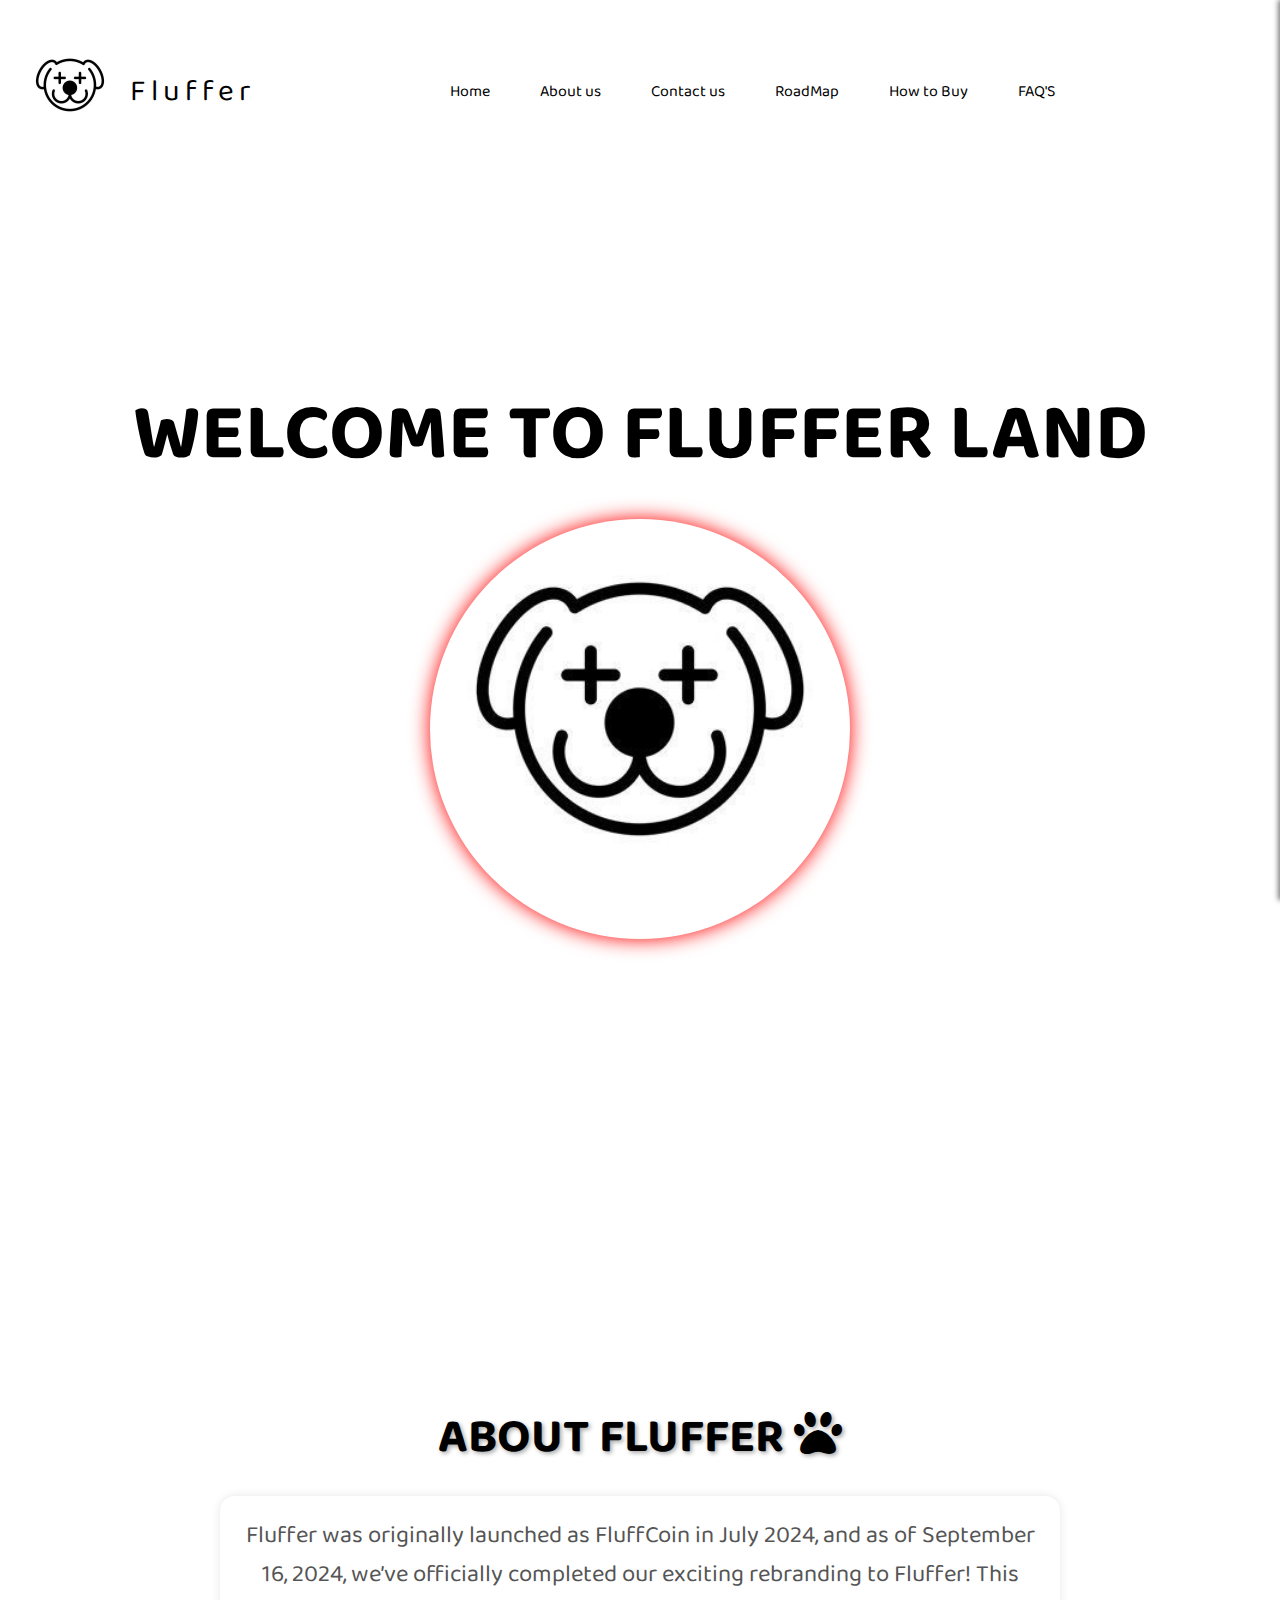
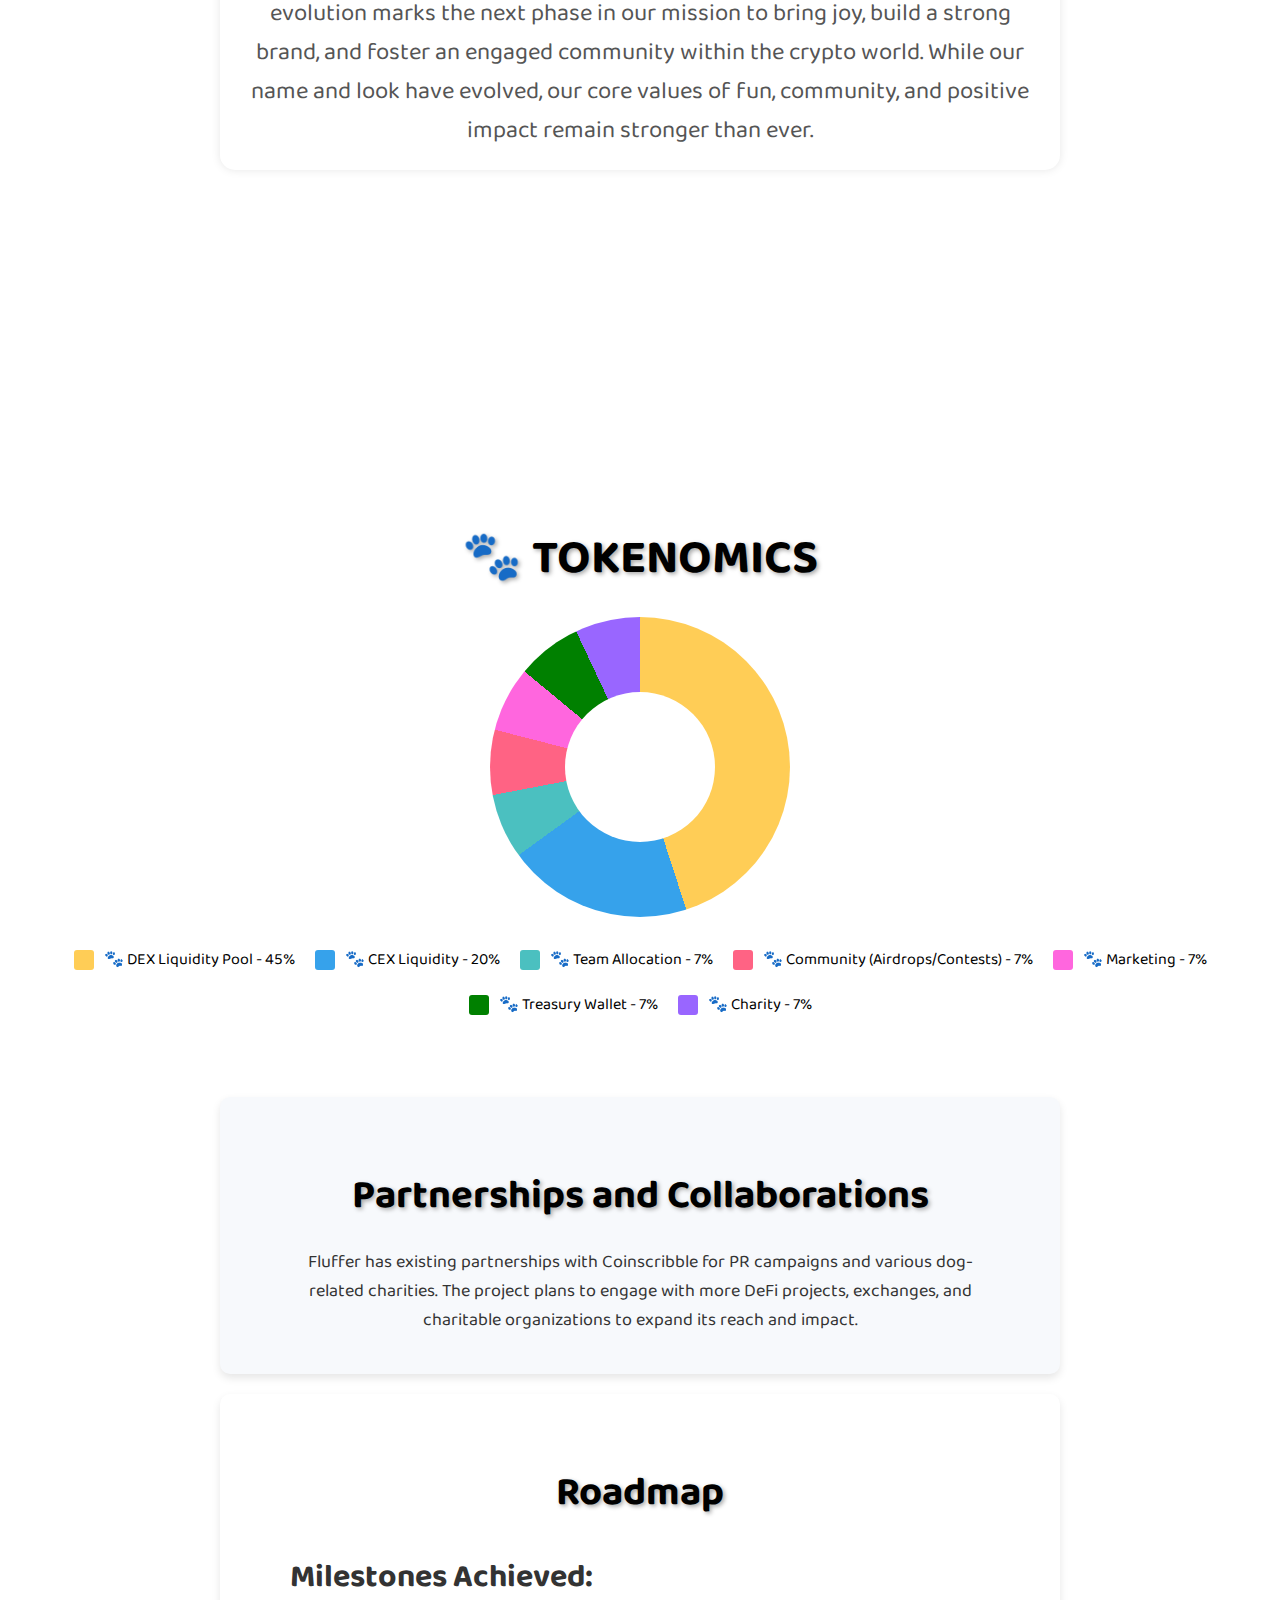
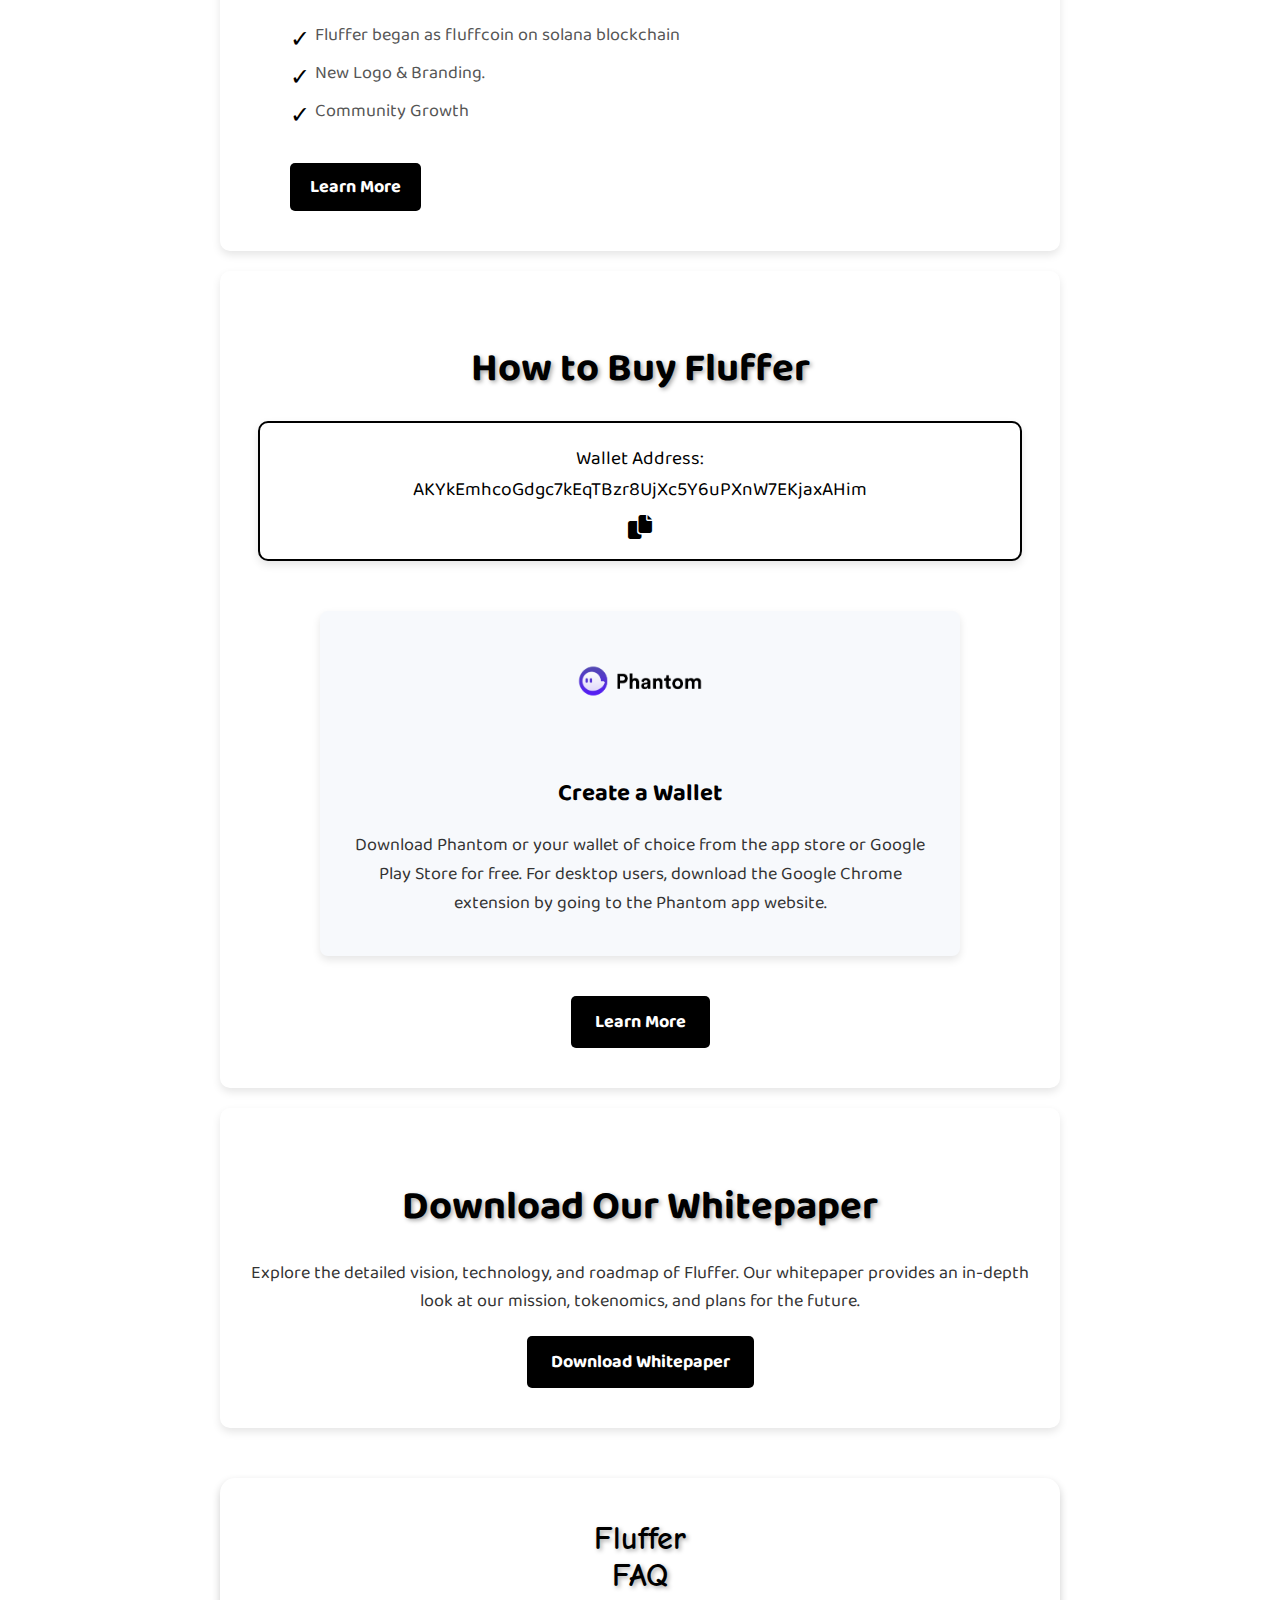
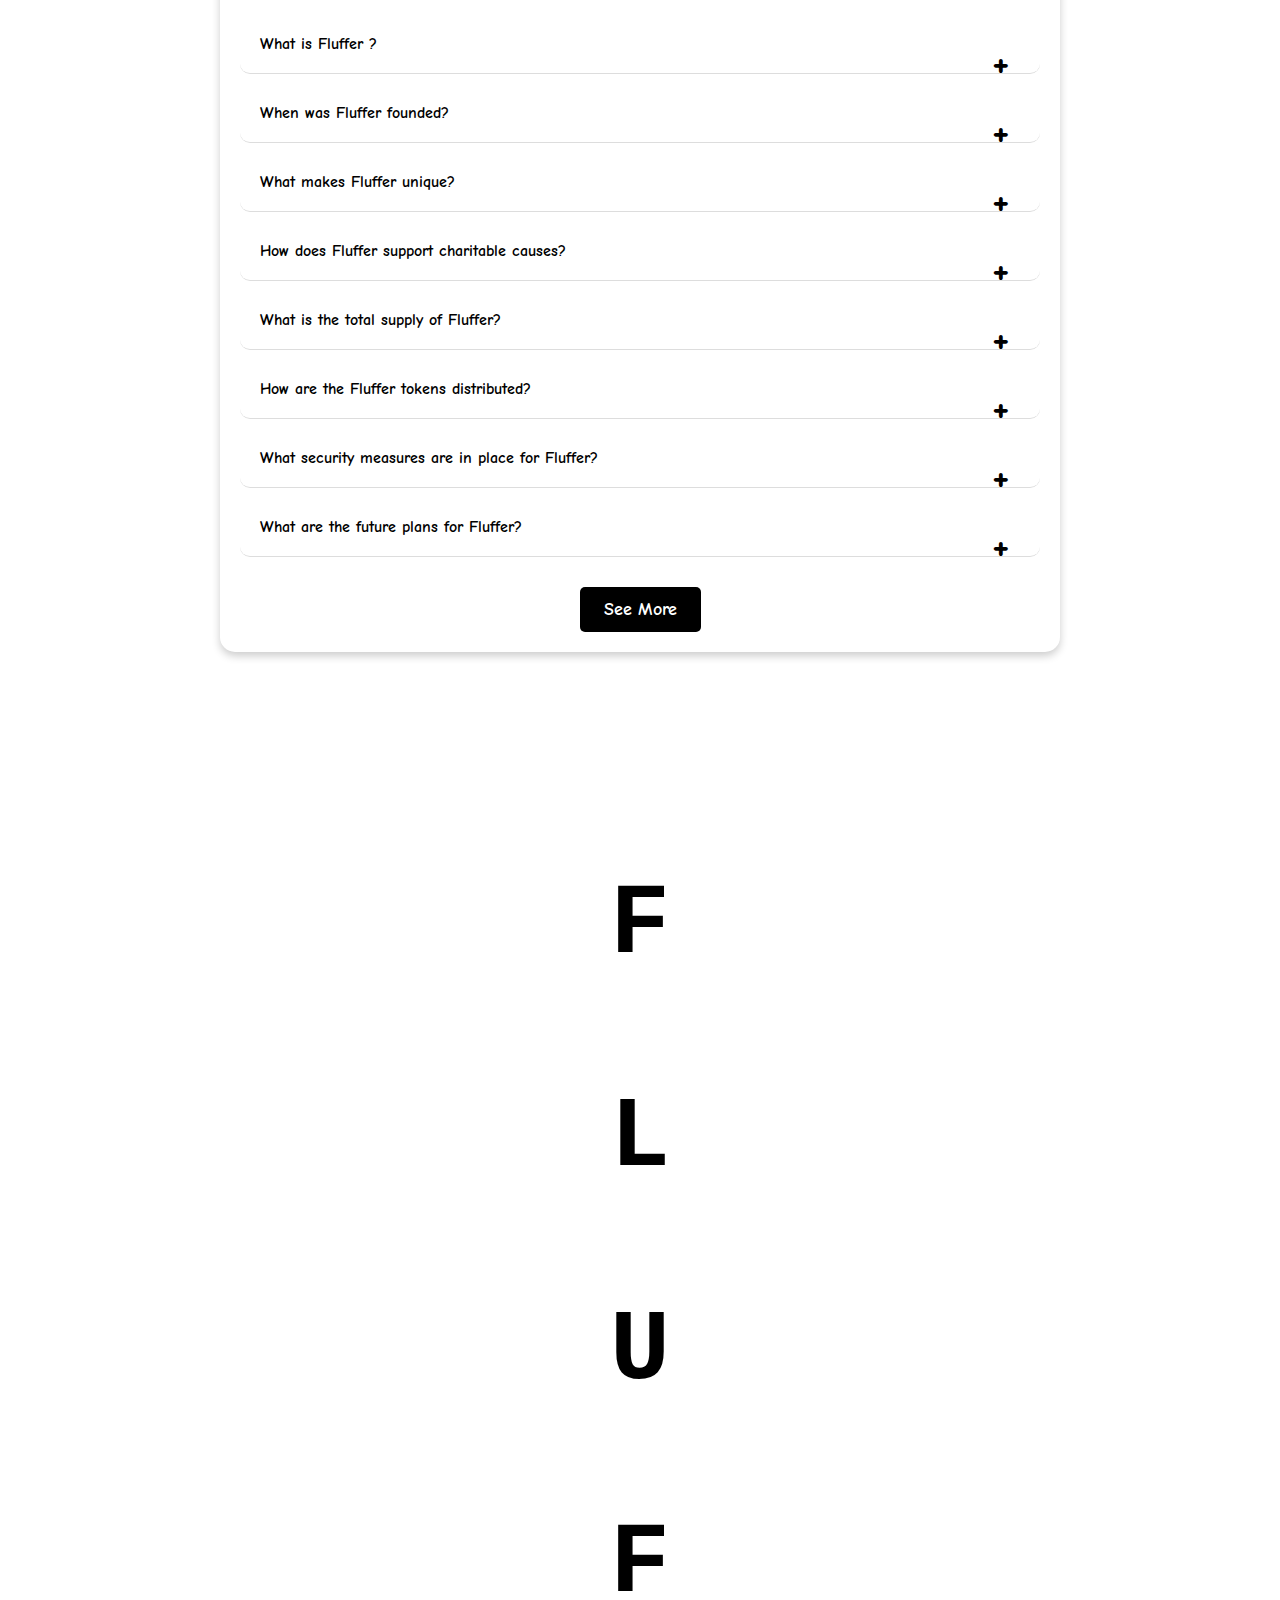
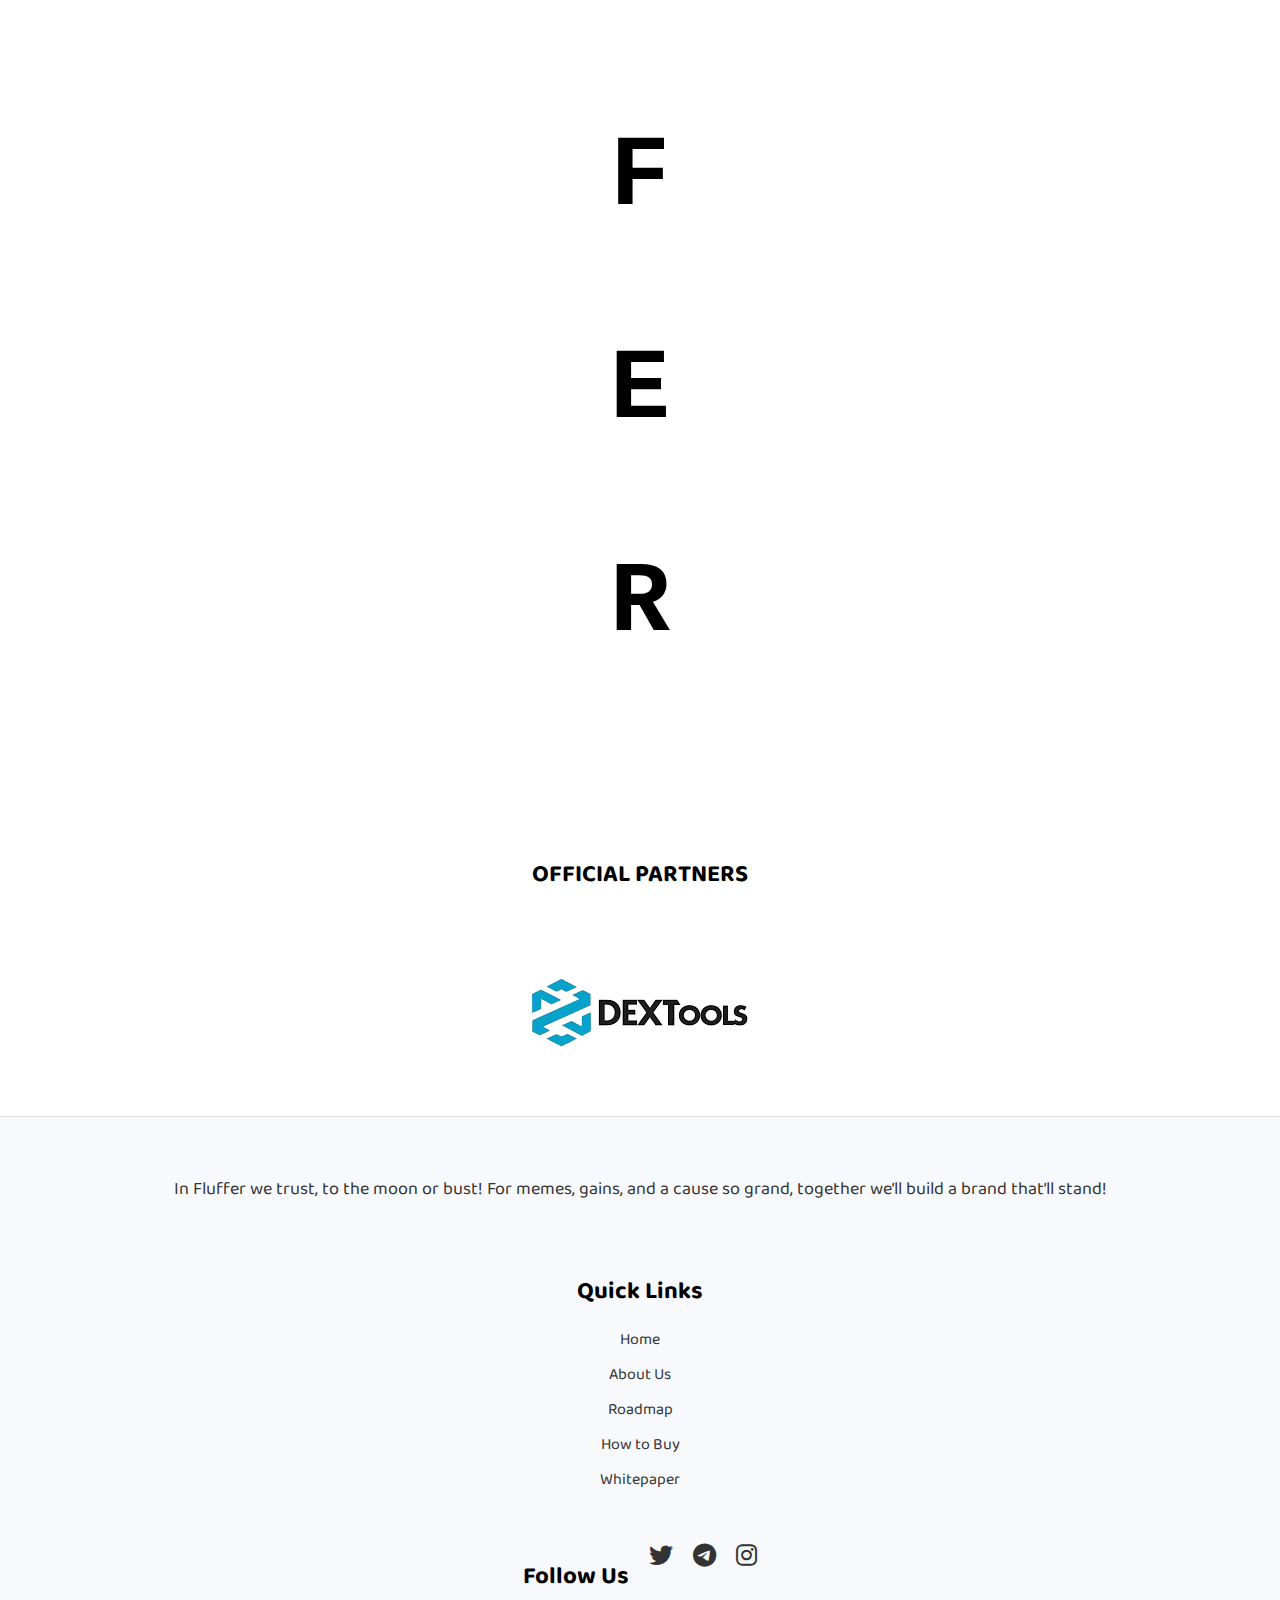
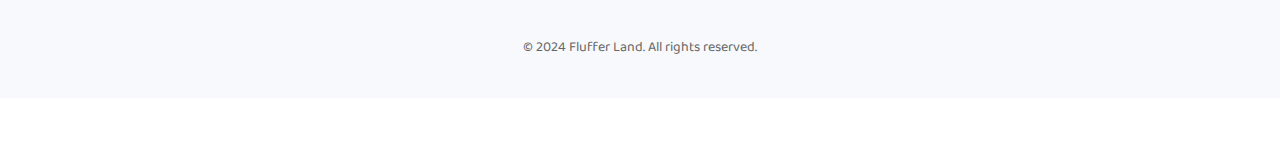
==== commit faaec4f8: "Update index.html" ====
--- a/index.html
+++ b/index.html
@@ -118,13 +118,7 @@
     
   </section>
 
-  <a href="https://assuredefi.com/projects/fluffcoin/" style="text-decoration: none;">
-  <section class="kyc-section">
-    <h1>KYC Certification</h1>
-      <img src="images/certification.jpg" alt="KYC Certification Image" id="img">
-    
-  </section>
-</a>
+
 
 <section class="tokenomics-section">
   <h1>🐾 Tokenomics</h1>
@@ -233,7 +227,7 @@
   
   <div class="faq-item" style="background-color: white; color: black;">
       <div class="faq-question">How does Fluffer support charitable causes?</div>
-      <div class="faq-answer">10% of our total supply is allocated to supporting dog-related causes globally. We partner with various dog charities to provide funding for shelters, treatments, and adoption programs.</div>
+      <div class="faq-answer">7% of our total supply is allocated to supporting dog-related causes globally. We partner with various dog charities to provide funding for shelters, treatments, and adoption programs, making a positive impact on the lives of our furry friends..</div>
   </div>
   
   <div class="faq-item" style="background-color: white; color: black;">
@@ -255,7 +249,7 @@
   
   <div class="faq-item" style="background-color: white; color: black;">
       <div class="faq-question">What security measures are in place for Fluffer?</div>
-      <div class="faq-answer">Fluffer has achieved KYC certification through Assure DeFi, ensuring trust and credibility within our community. We also have locked liquidity to ensure the stability and security of our token.</div>
+      <div class="faq-answer">Fluffer has achieved KYC certification through Assure DeFi, ensuring trust and credibility within our community. Additionally, our liquidity is locked, guaranteeing the stability and security of our token. We have also ensured that there are no more mintable tokens, providing peace of mind to holders by preventing any unexpected inflation of the supply.</div>
   </div>
   
   <div class="faq-item" style="background-color: white; color: black;">
@@ -312,7 +306,7 @@
   <center>
     <h2>OFFICIAL PARTNERS</h2>
     <a href="
-    https://www.dextools.io/app/en/solana/pair-explorer/7EwAkjQjLBDsk1gxwP7qDvURahkmuLmLKAEwtaaZFACQ?t=1722568424604"
+    https://www.dextools.io/app/en/solana/pair-explorer/FDbXvn4jzi2JkYUQhm6C2m9ENPmmWRxxRa3SbBxdh1F1?t=1726512384010"
     style="cursor: pointer;">
       <img src="images/dex_tools-removebg-preview.png" alt="" id="dex">
      </a>
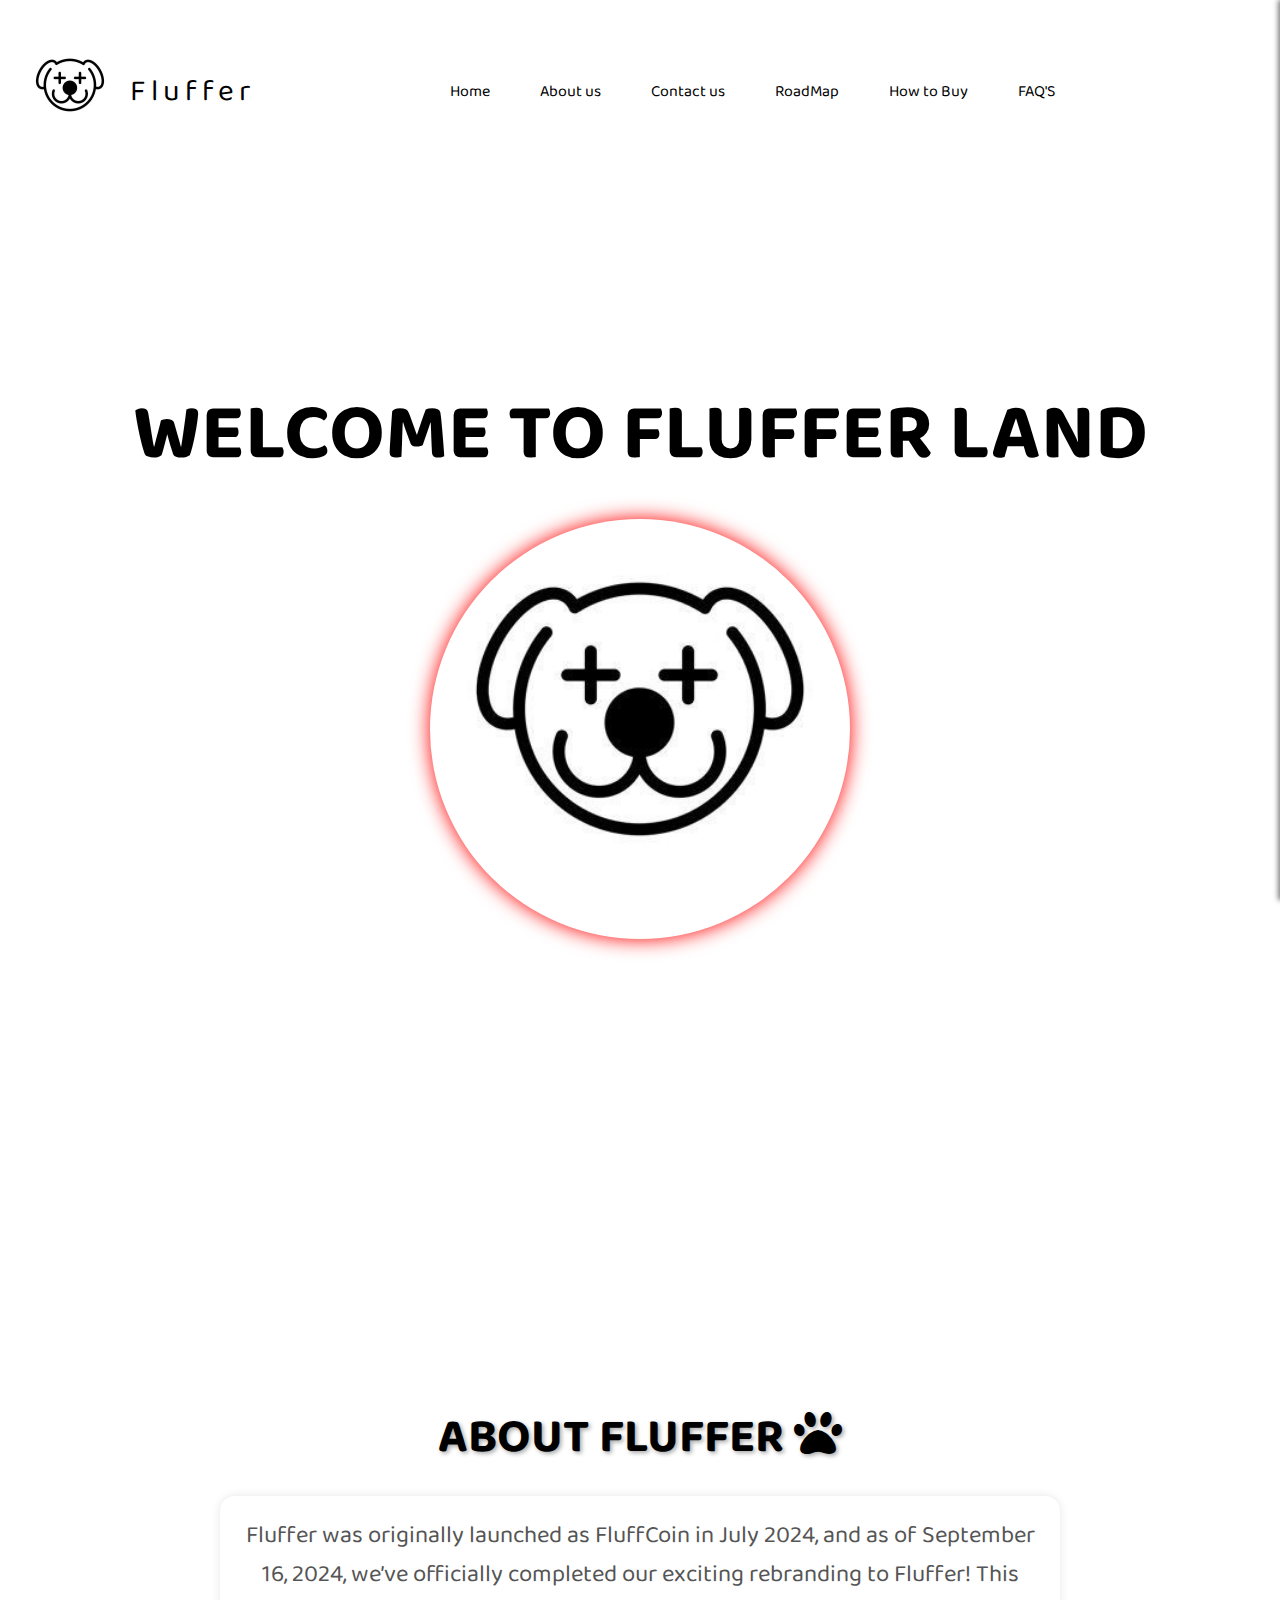
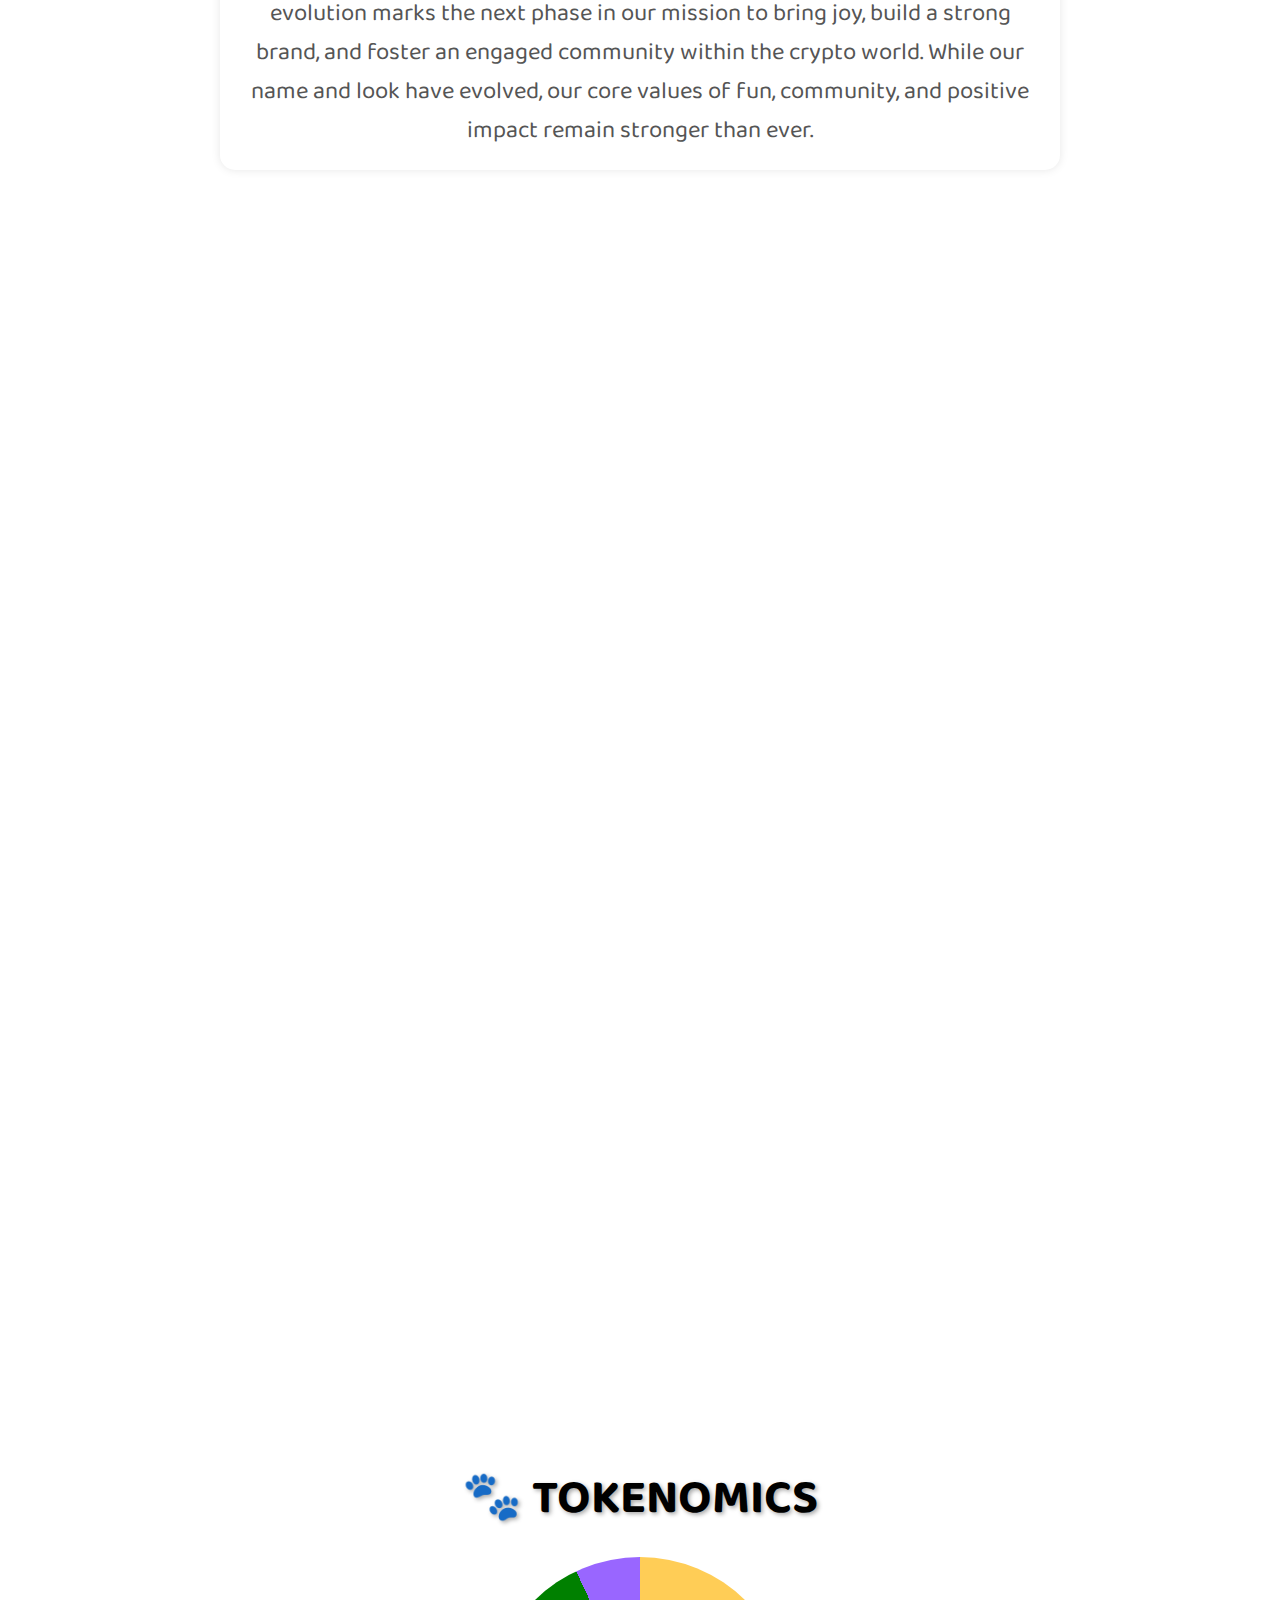
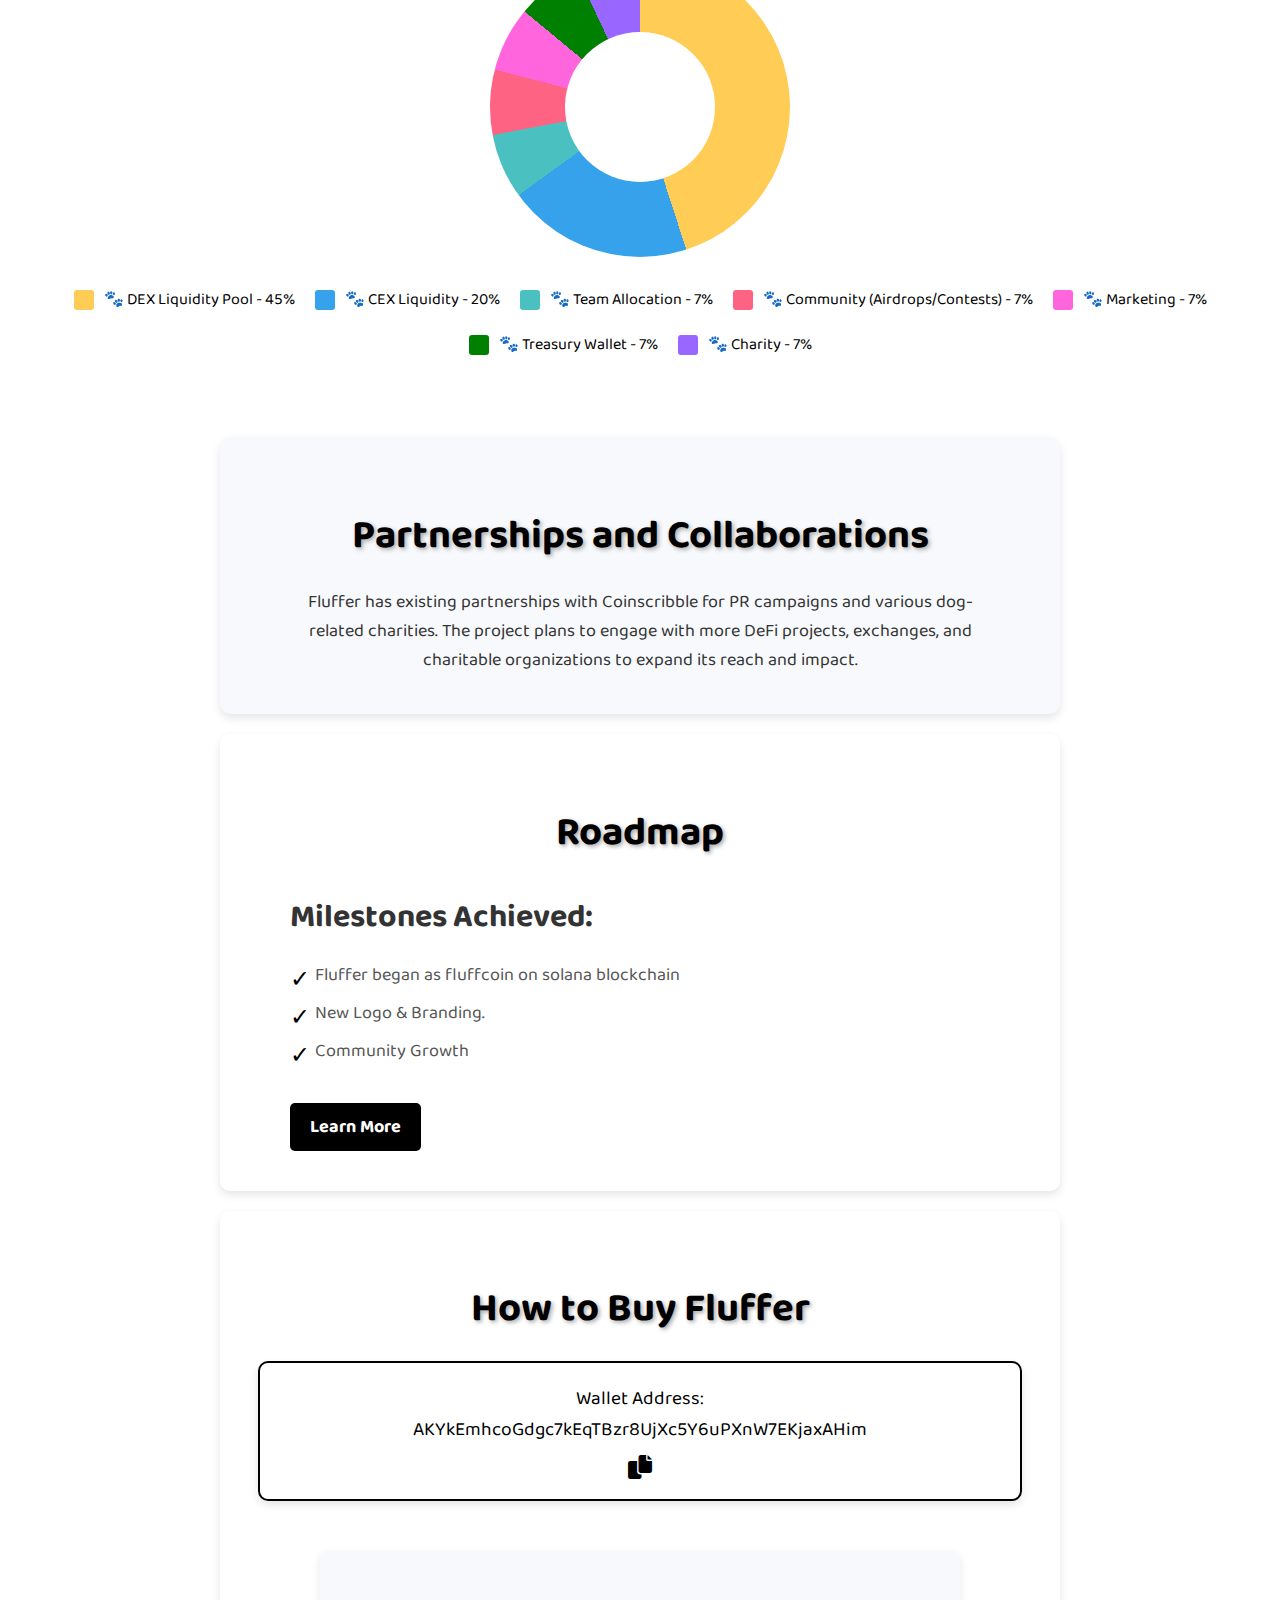
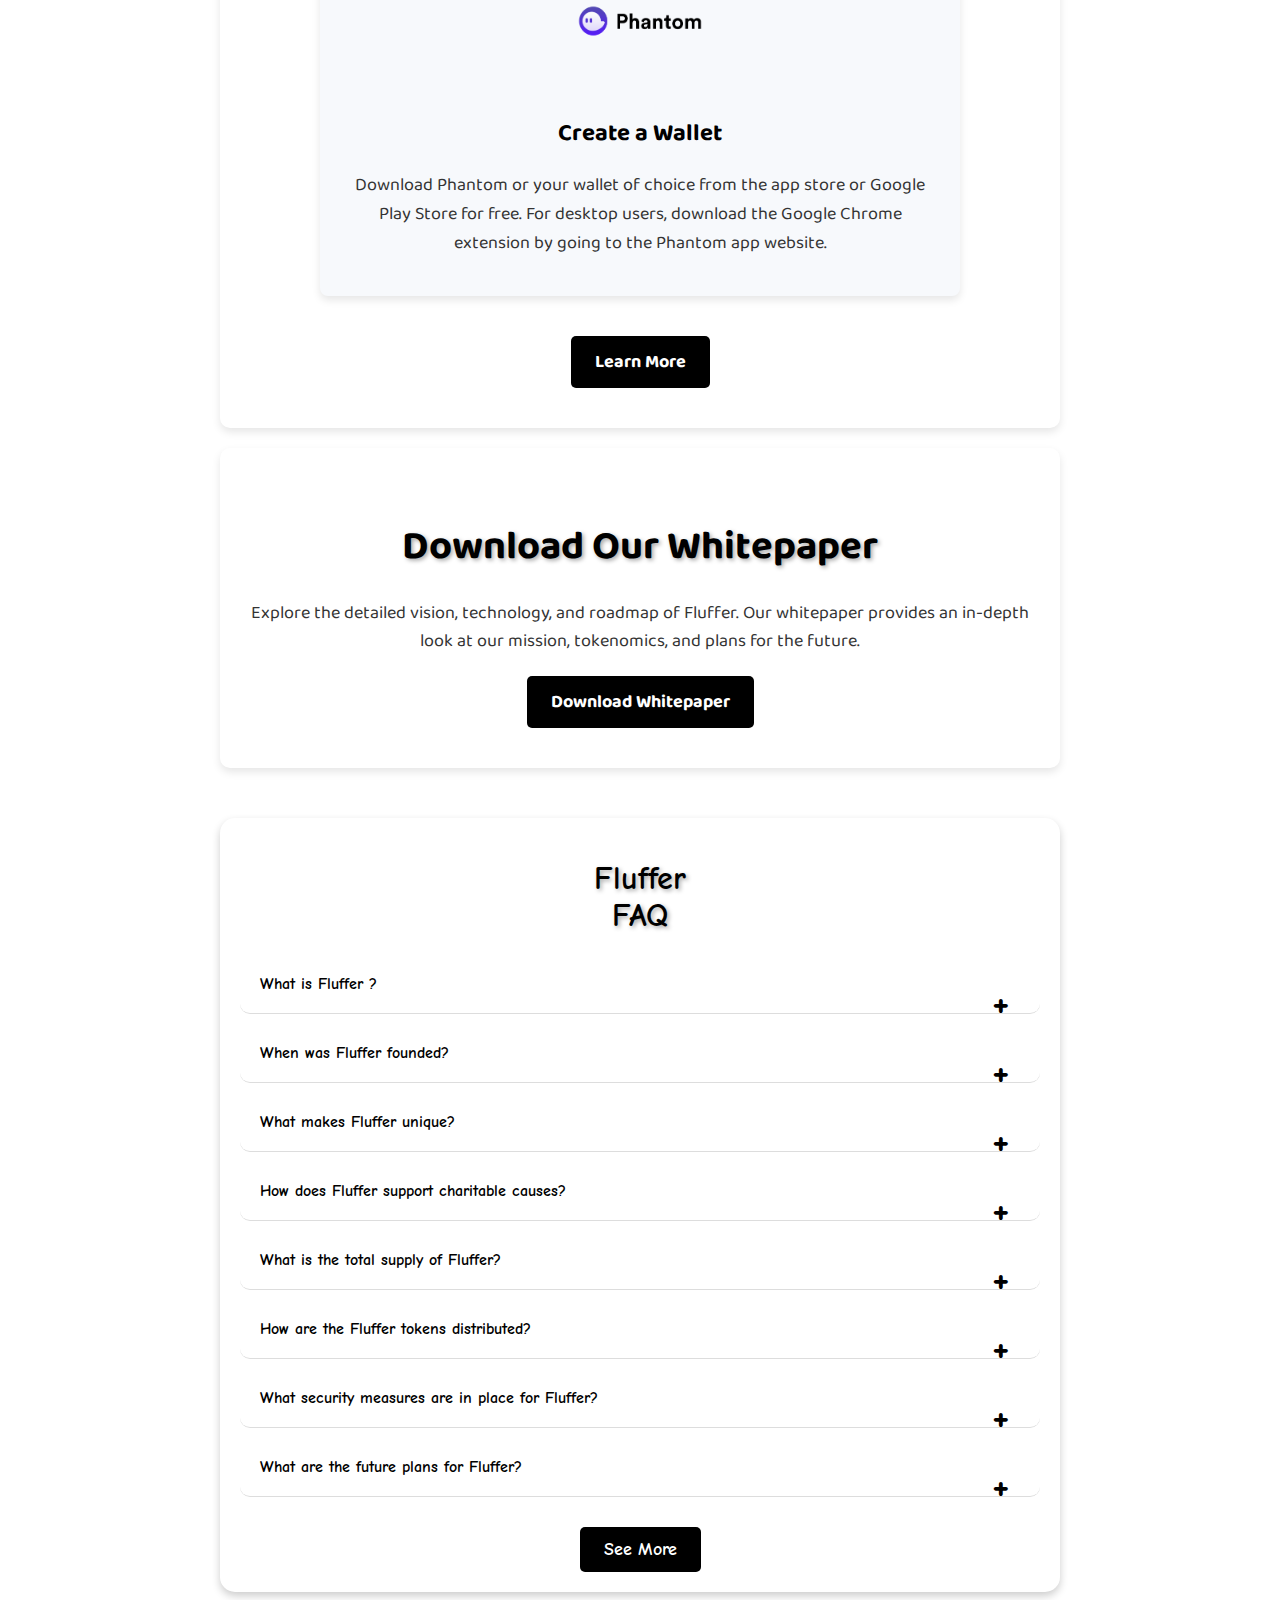
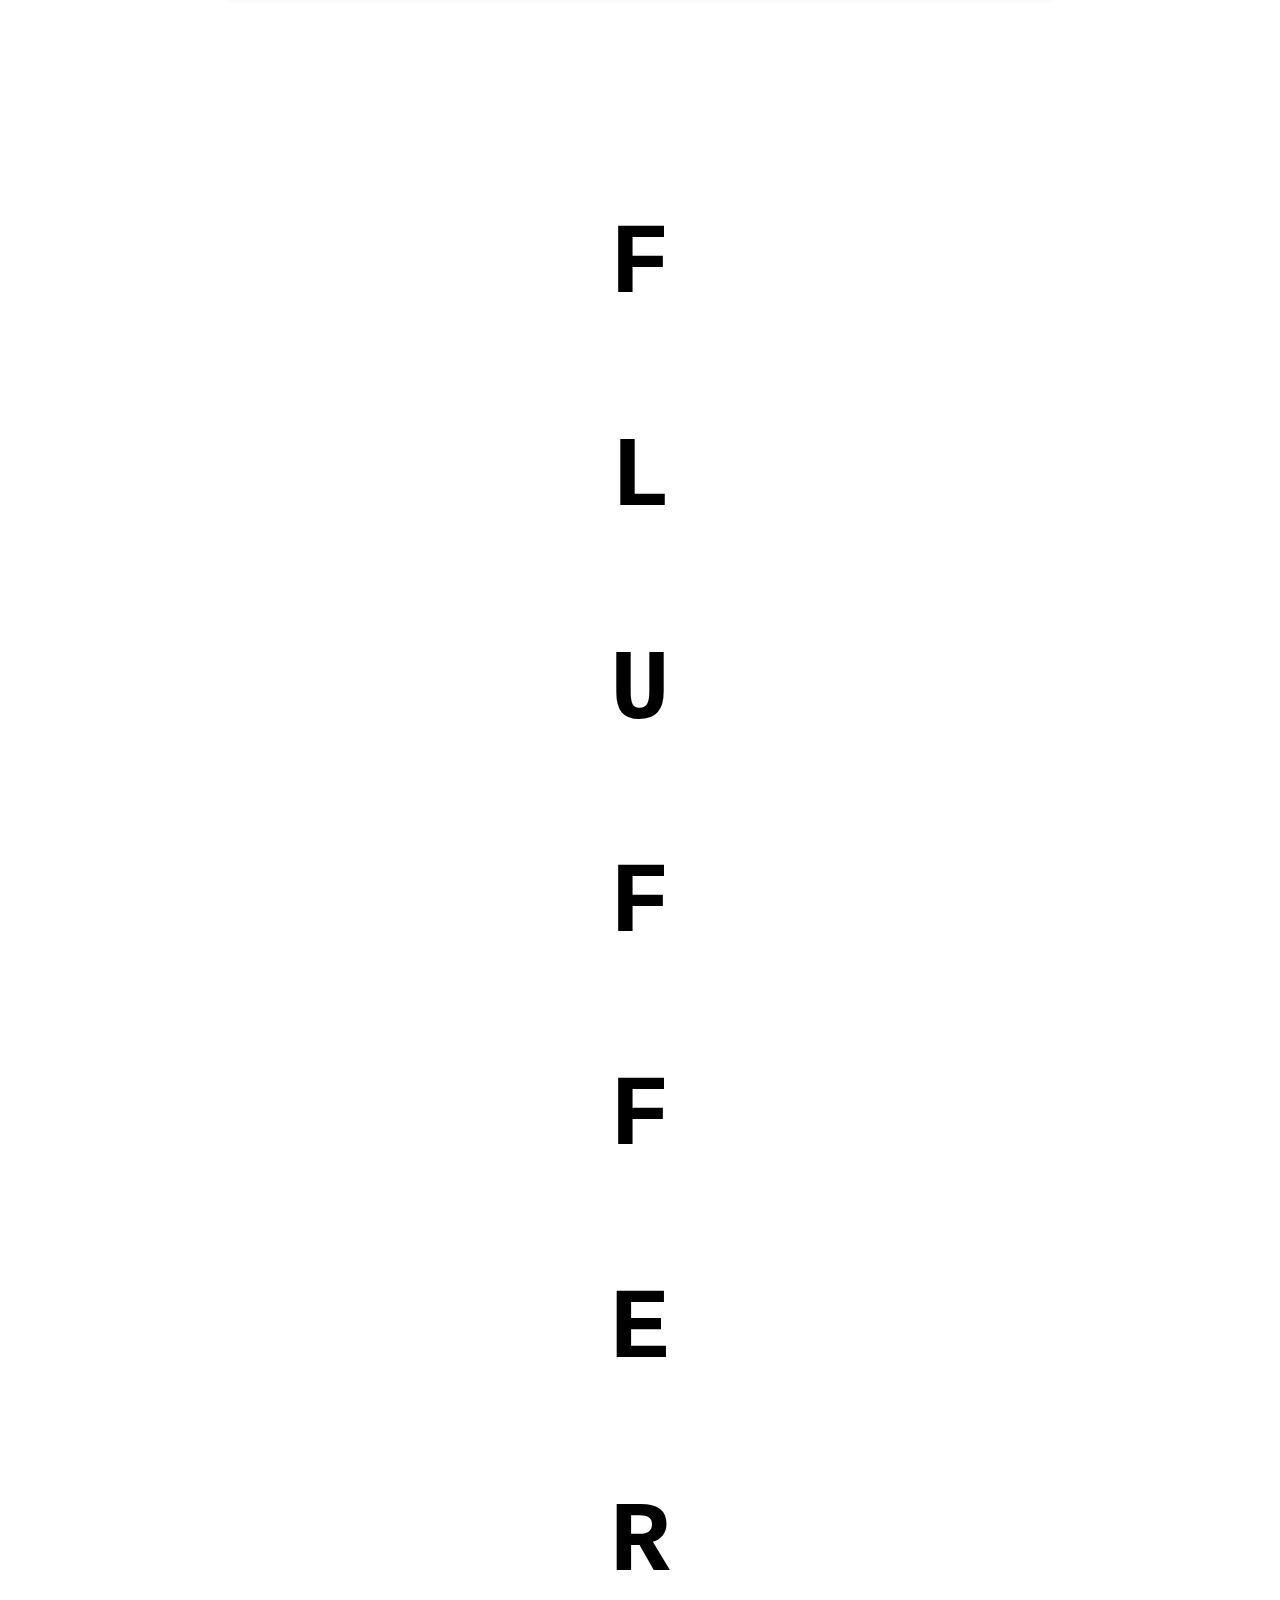
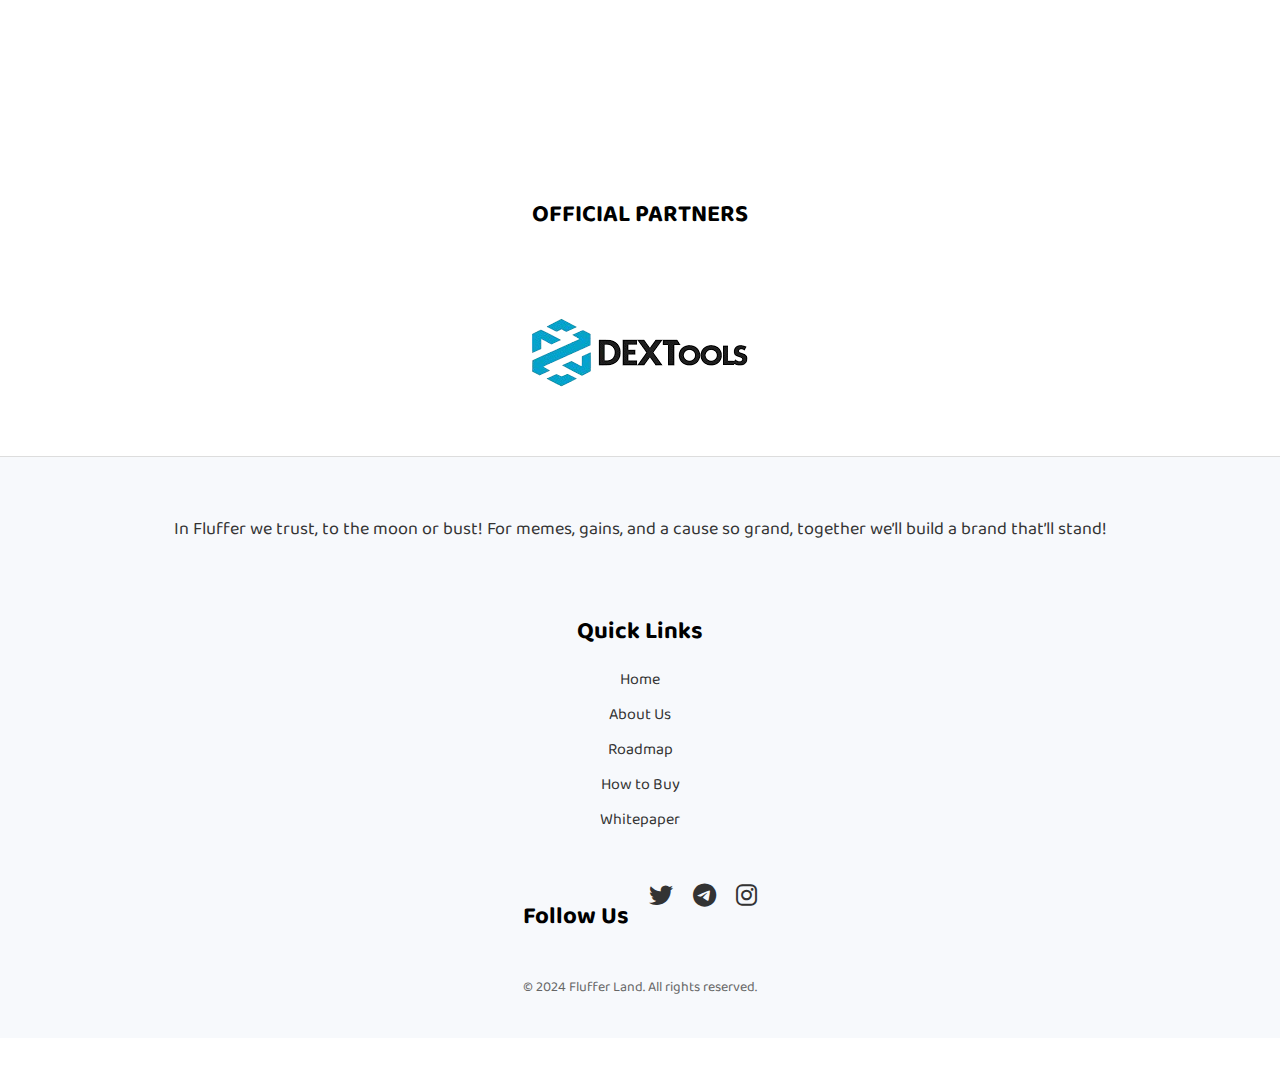
==== commit a481272c: "Update index.html" ====
--- a/index.html
+++ b/index.html
@@ -118,6 +118,12 @@
     
   </section>
 
+  
+  <section class="kyc-section">
+    <!-- <h1>KYC Certification</h1> -->
+      <!-- <img src="images/certification.jpg" alt="KYC Certification Image" id="img"> -->
+    
+  </section>
 
 
 <section class="tokenomics-section">
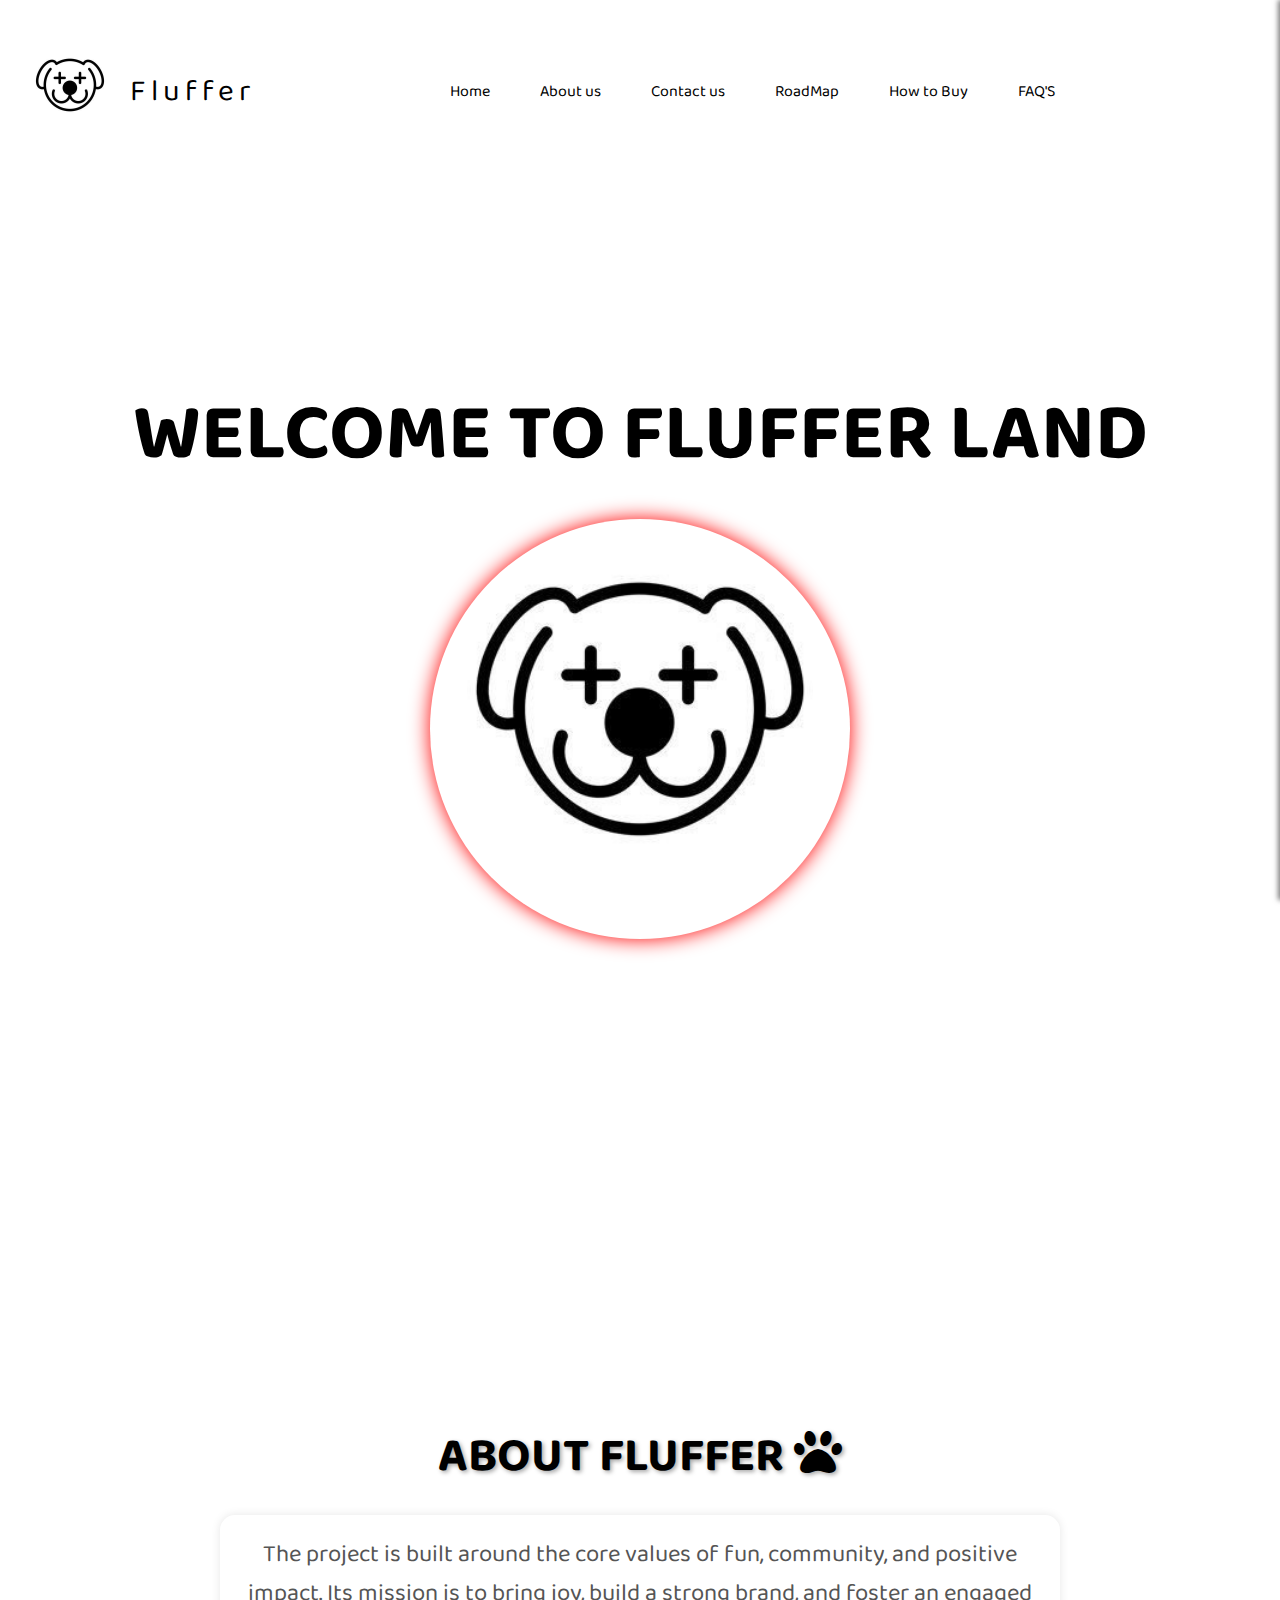
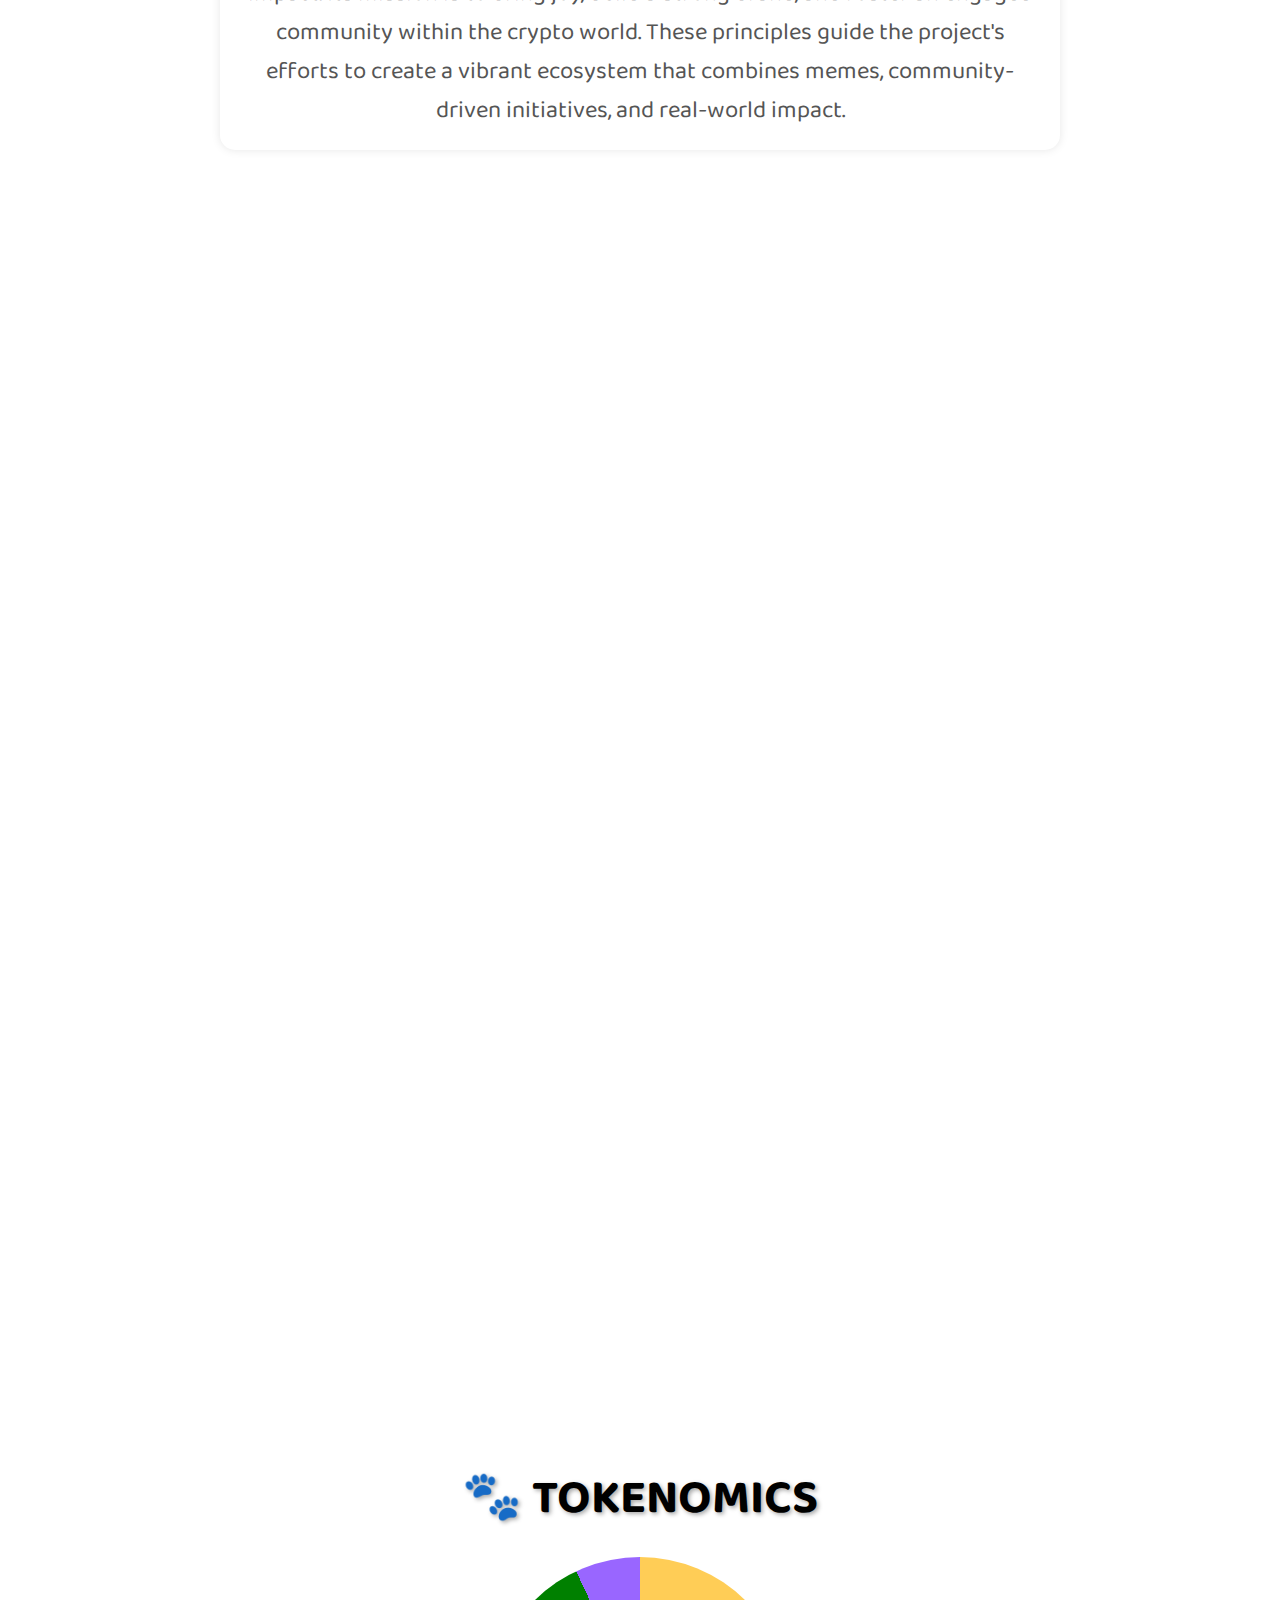
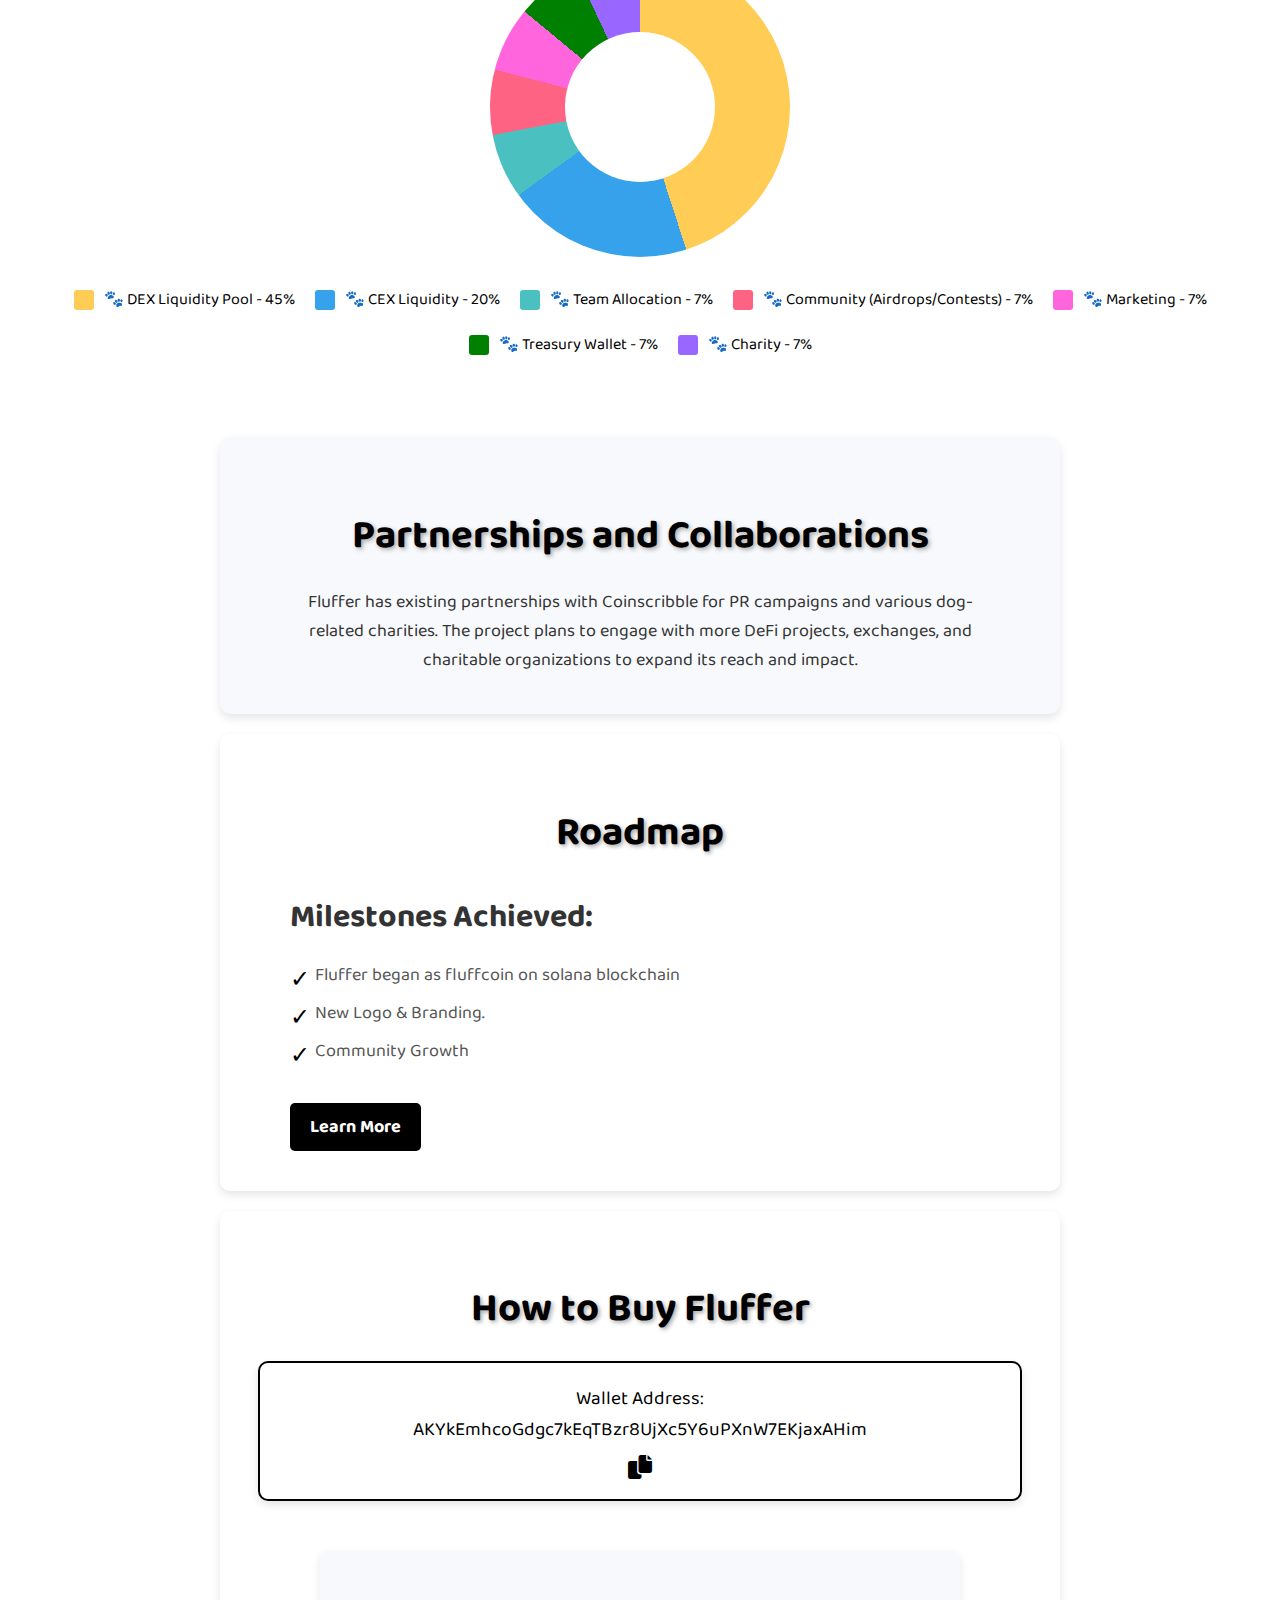
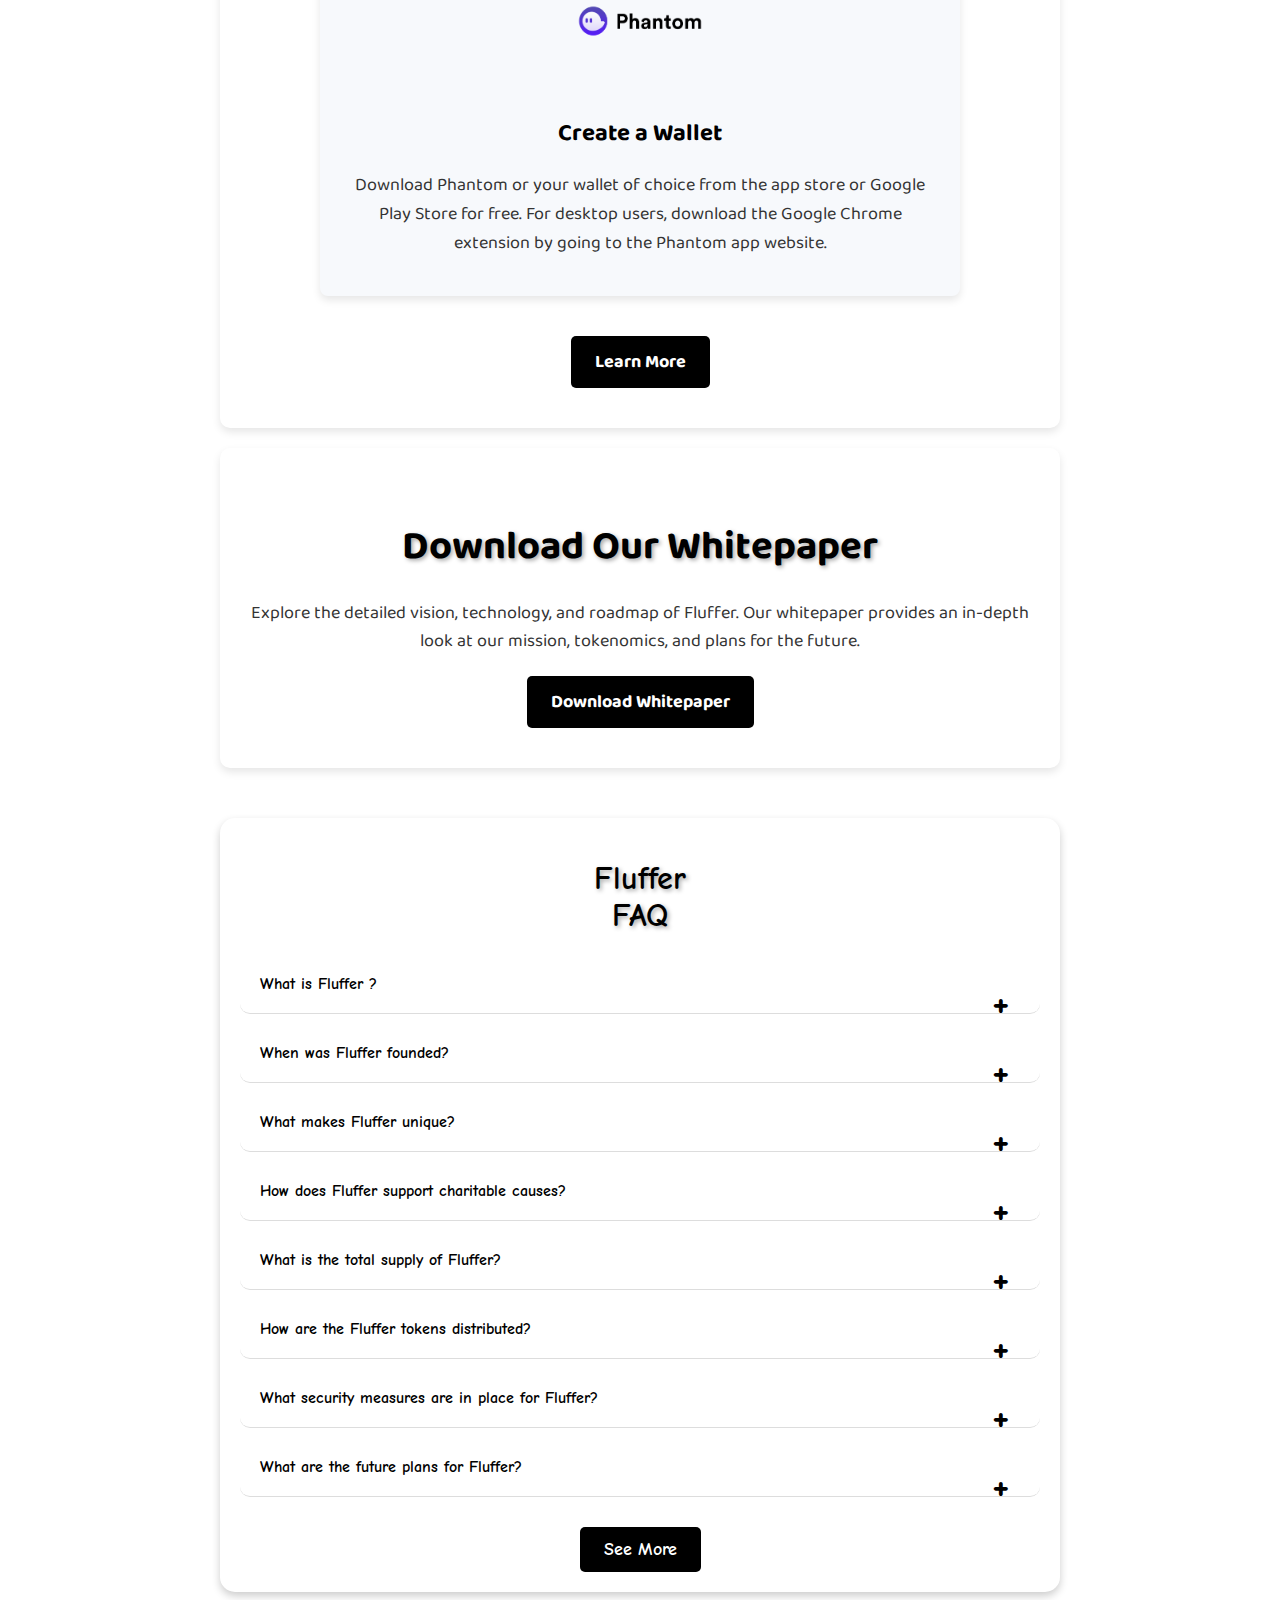
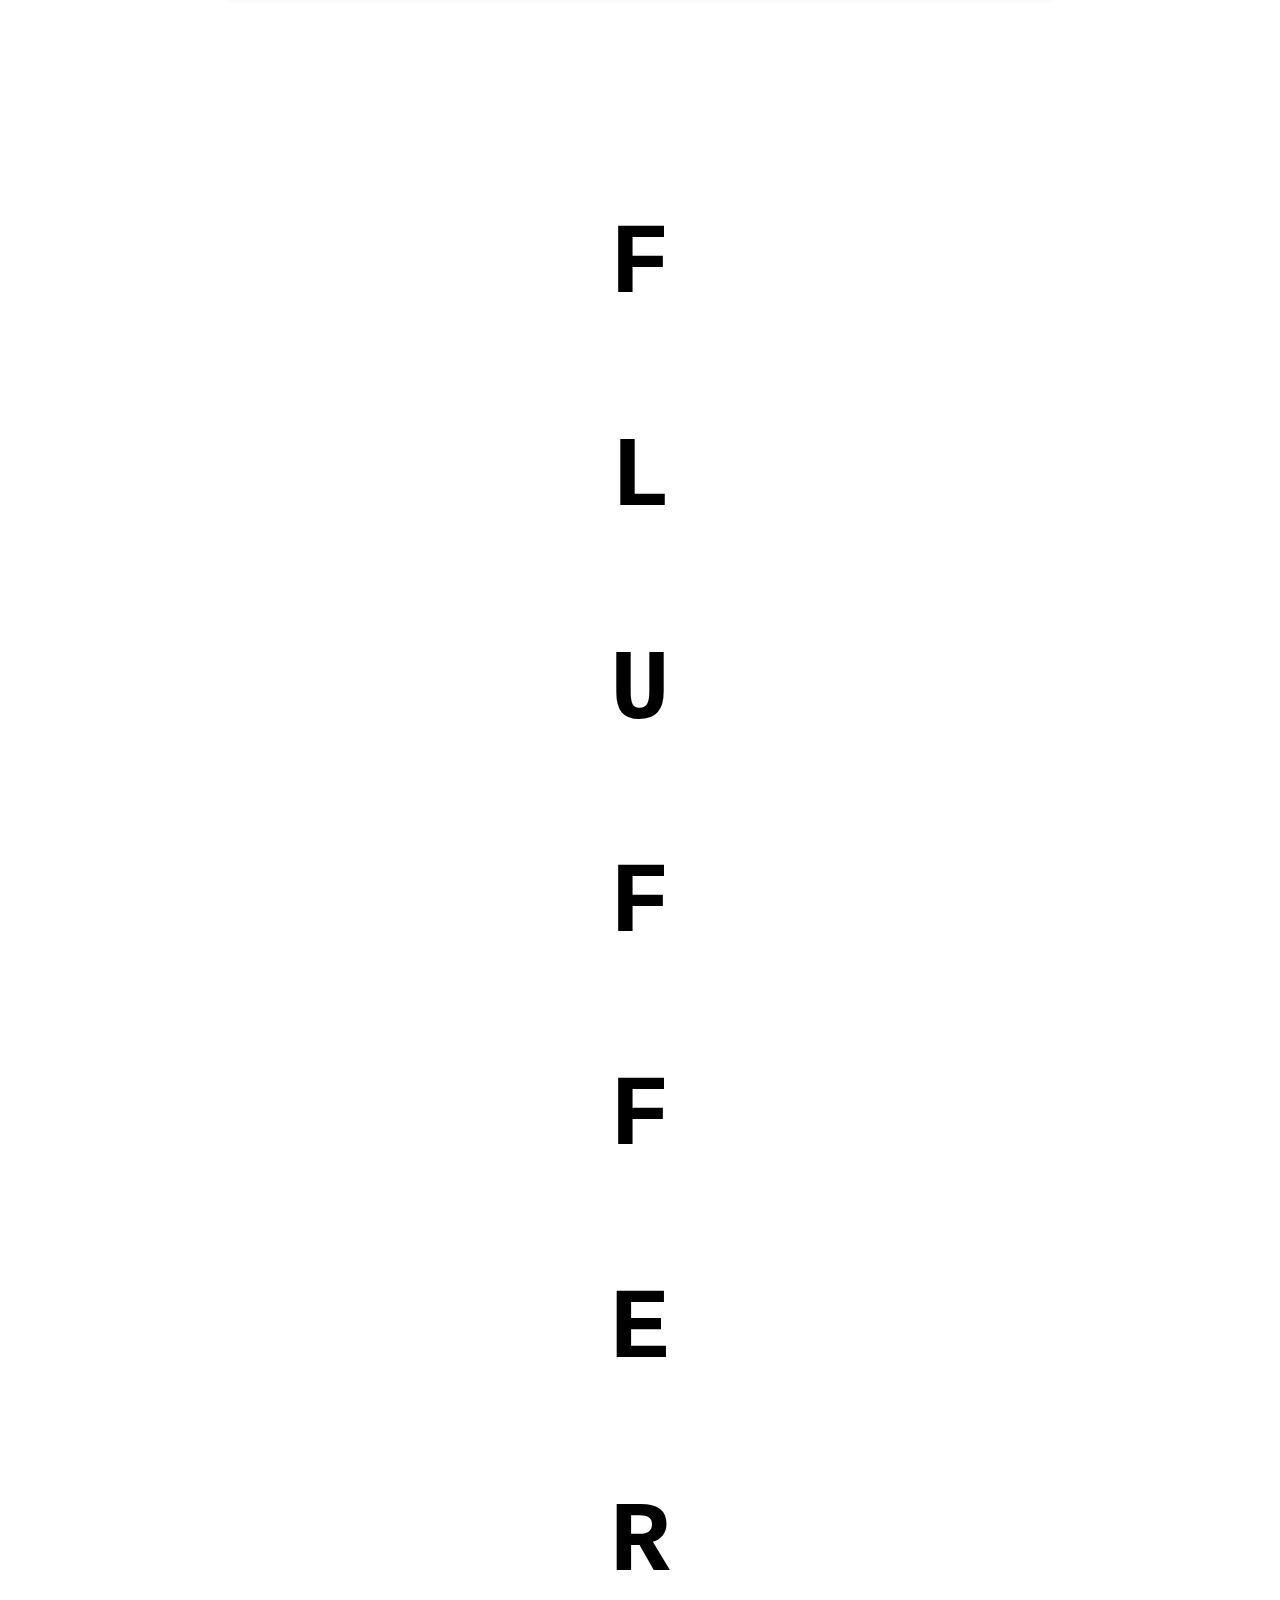
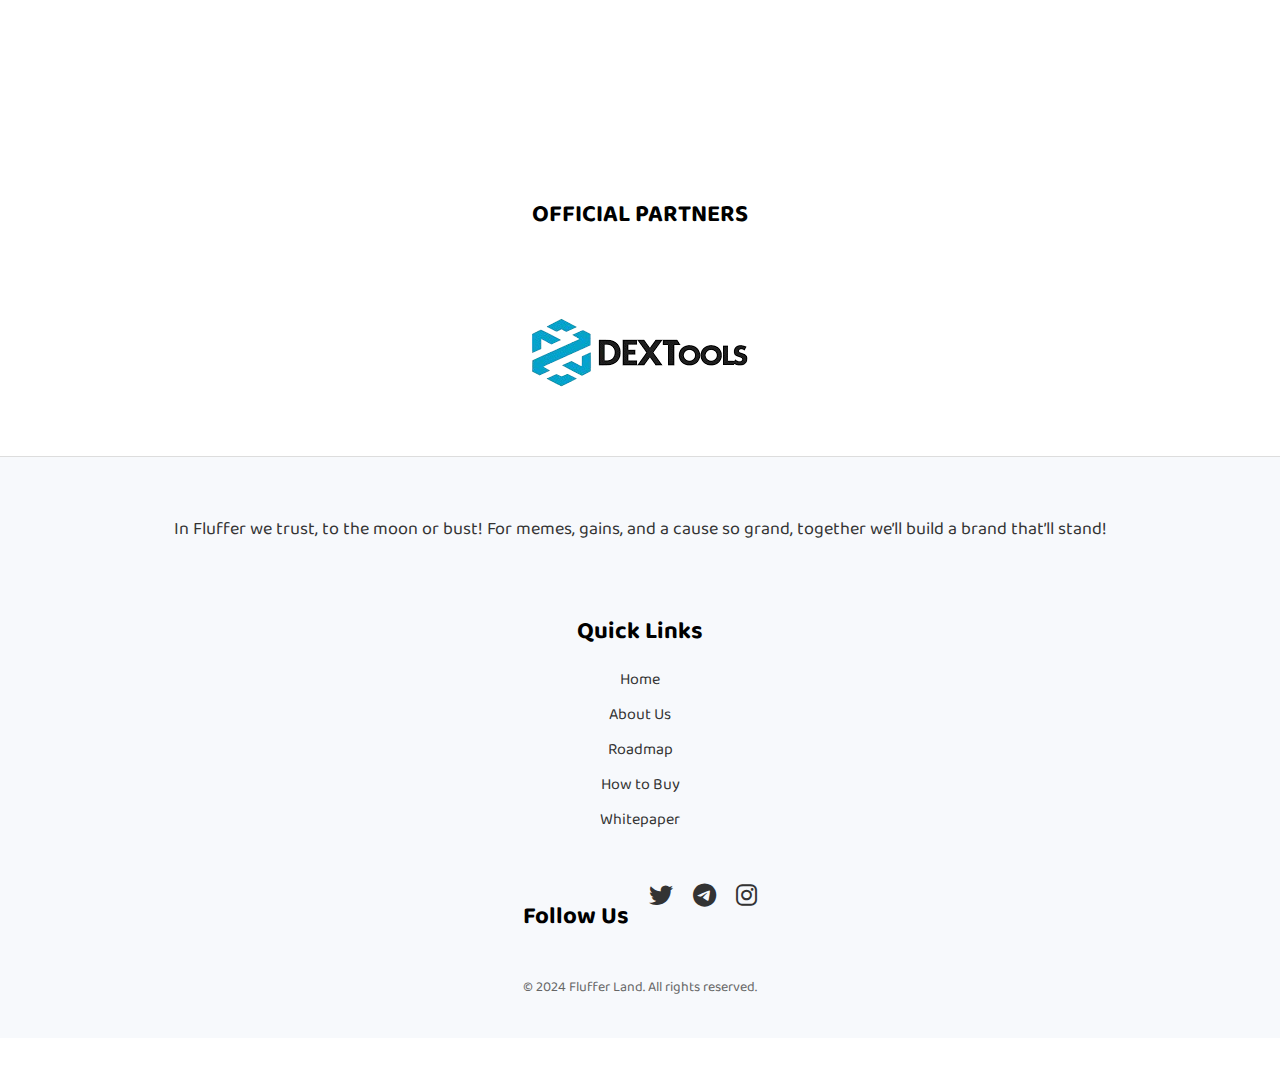
==== commit dc38e6fa: "Update index.html" ====
--- a/index.html
+++ b/index.html
@@ -114,7 +114,7 @@
   <section class="about-section">
     <h1>About Fluffer <i class="fas fa-paw"></i></h1>
 
-    <p>Fluffer was originally launched as FluffCoin in July 2024, and as of September 16, 2024, we’ve officially completed our exciting rebranding to Fluffer! This evolution marks the next phase in our mission to bring joy, build a strong brand, and foster an engaged community within the crypto world. While our name and look have evolved, our core values of fun, community, and positive impact remain stronger than ever.</p>
+    <p>The project is built around the core values of fun, community, and positive impact. Its mission is to bring joy, build a strong brand, and foster an engaged community within the crypto world. These principles guide the project's efforts to create a vibrant ecosystem that combines memes, community-driven initiatives, and real-world impact.</p>
     
   </section>
 
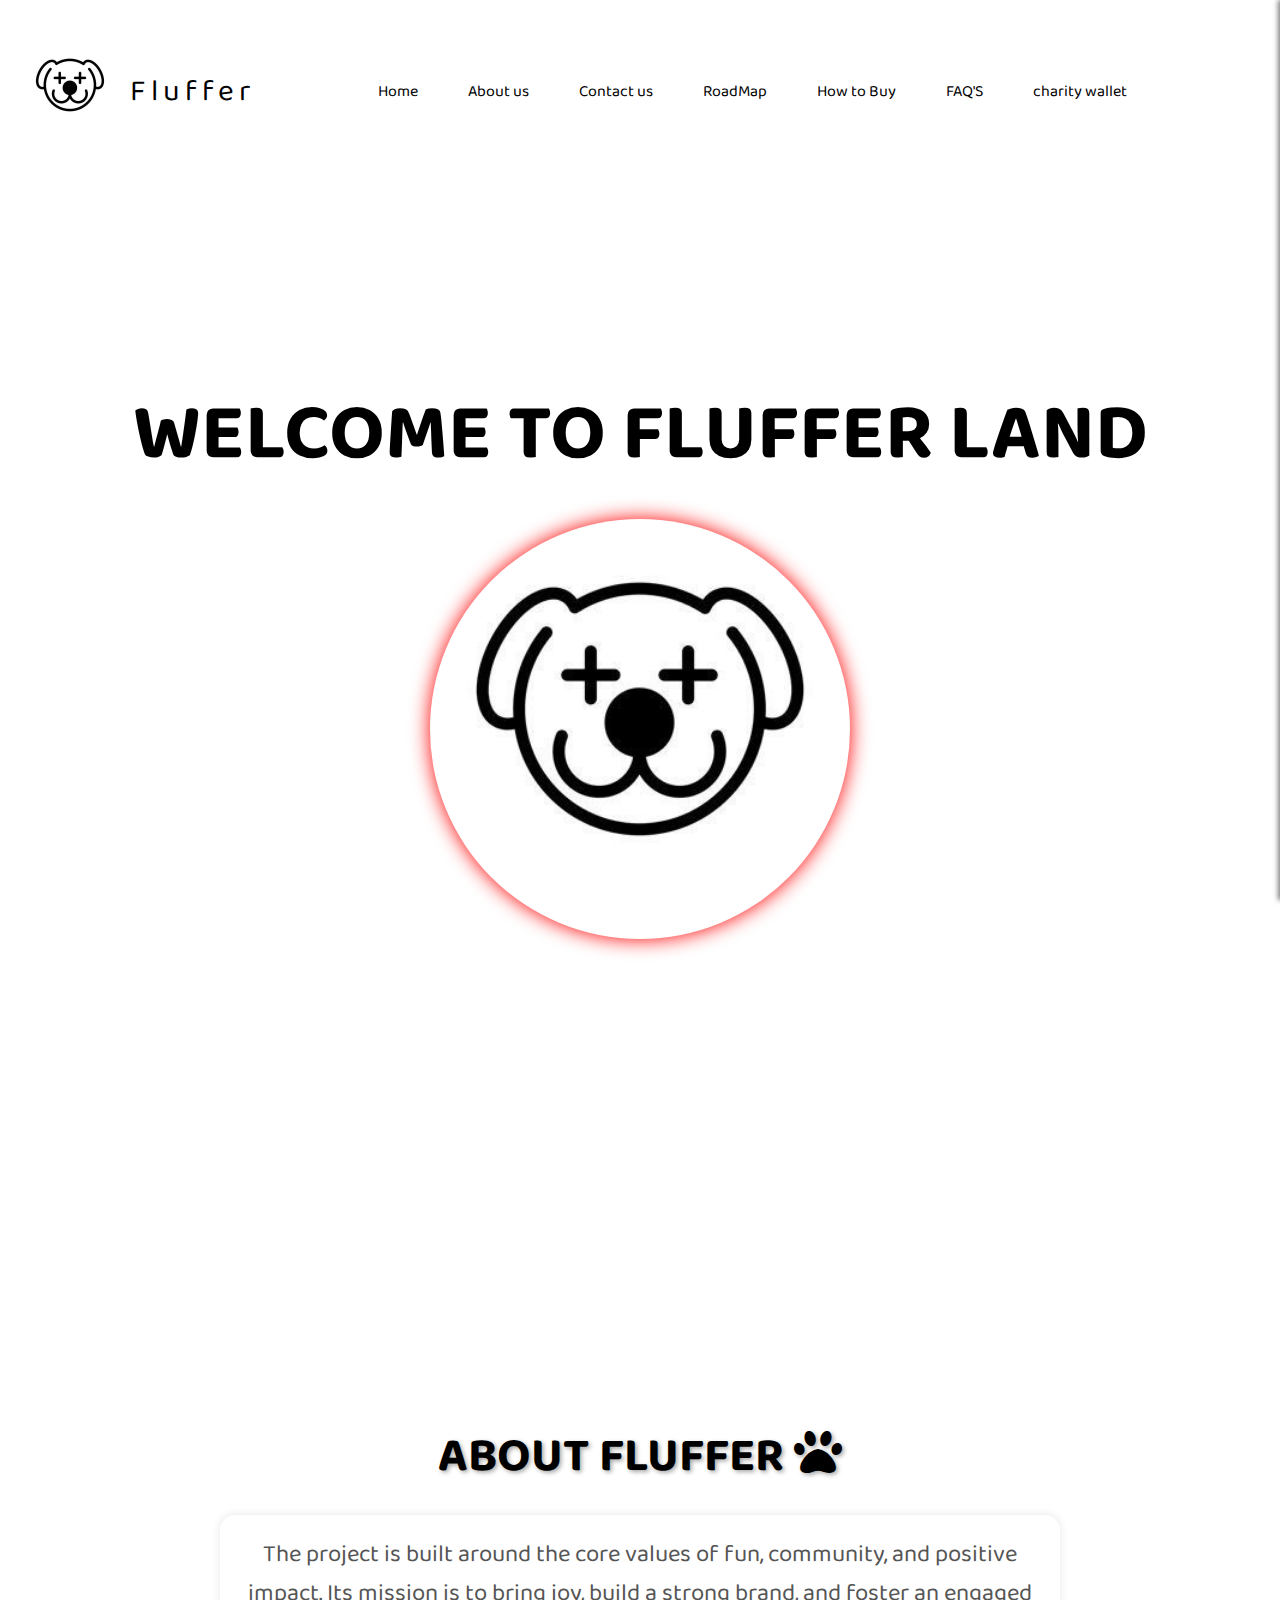
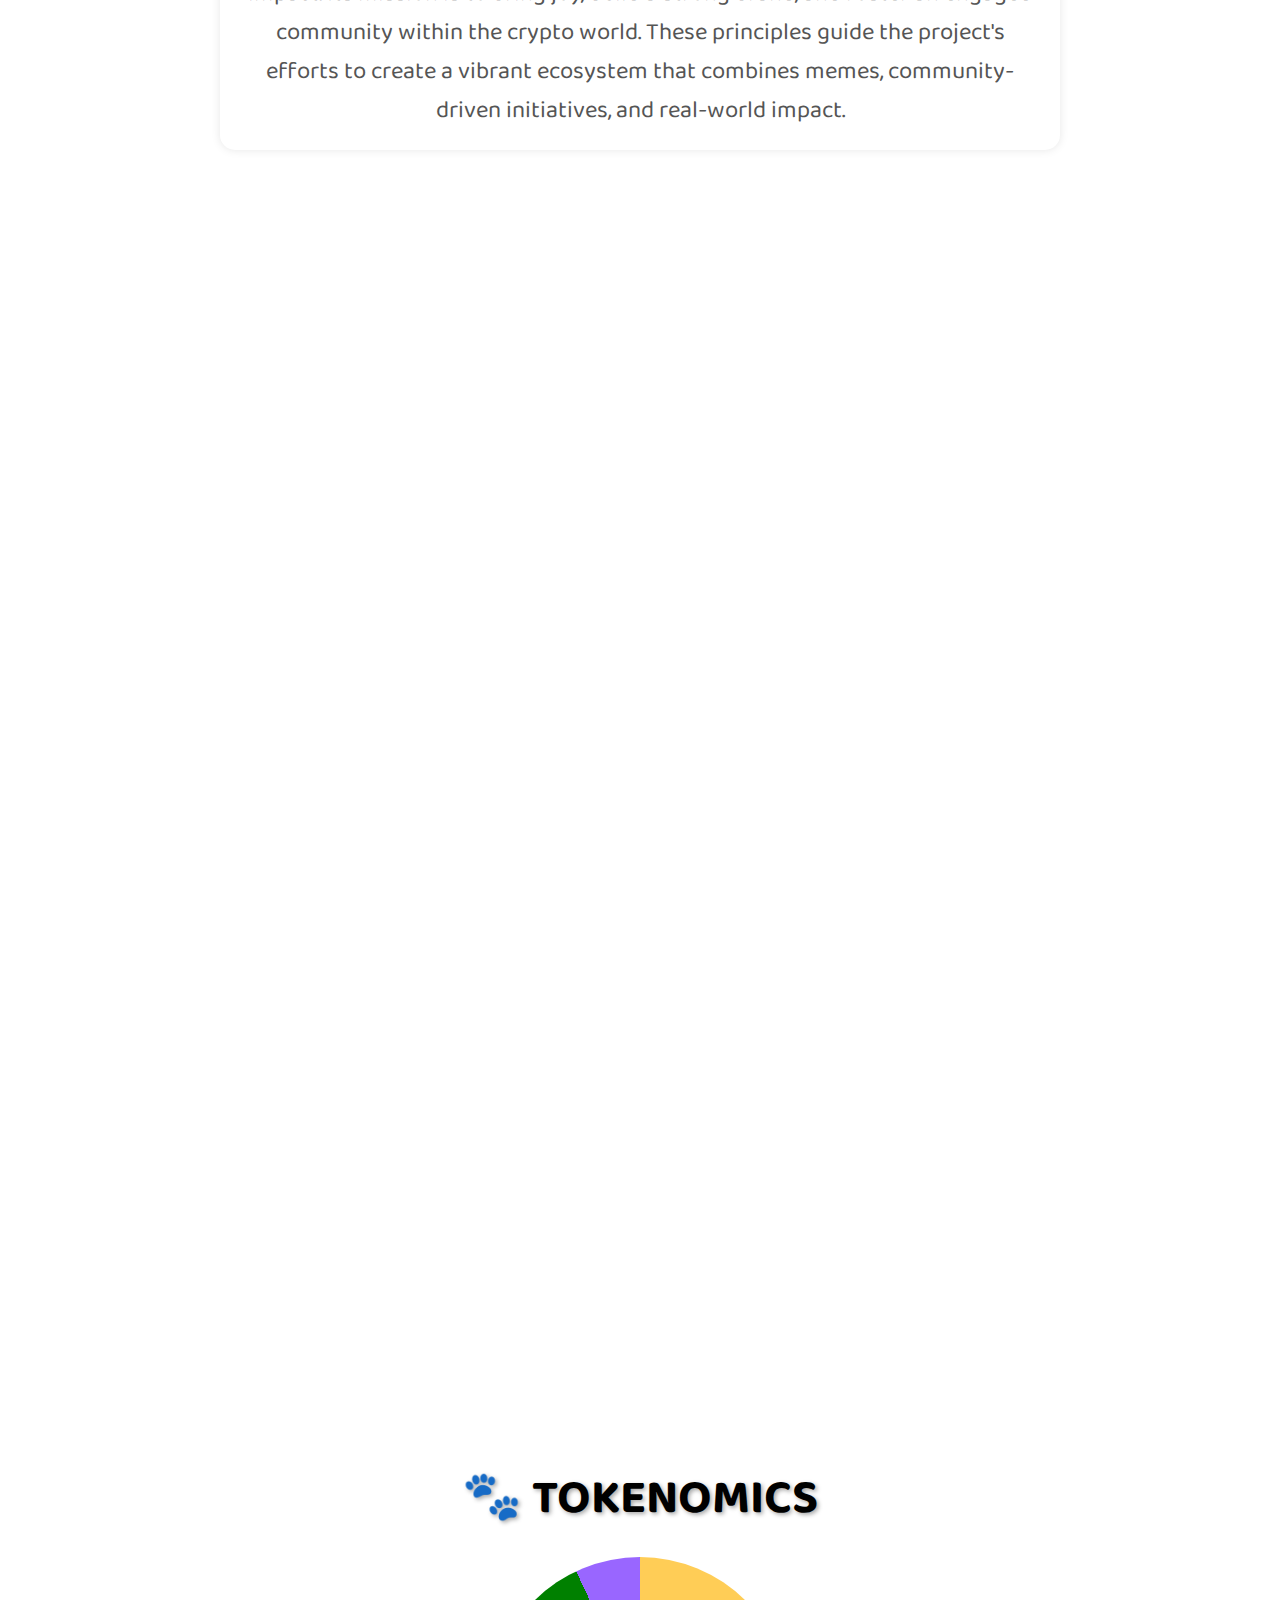
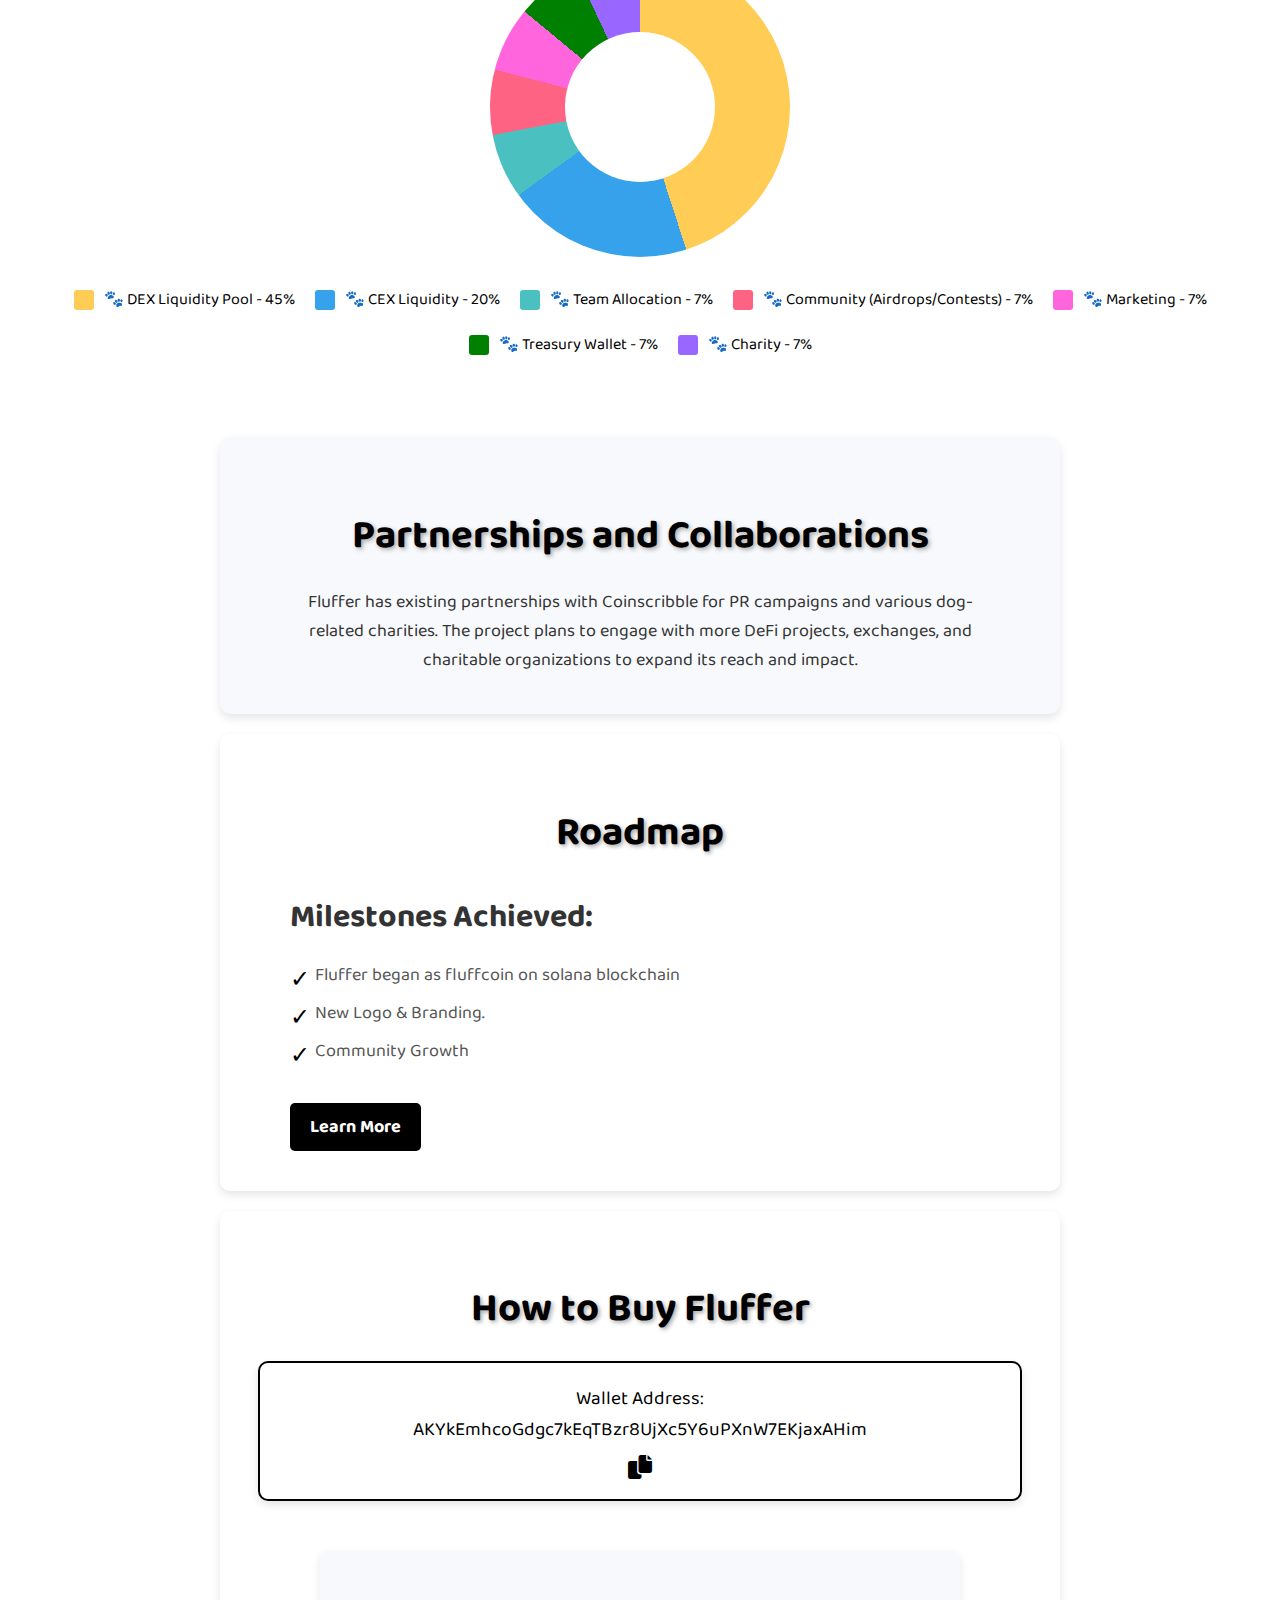
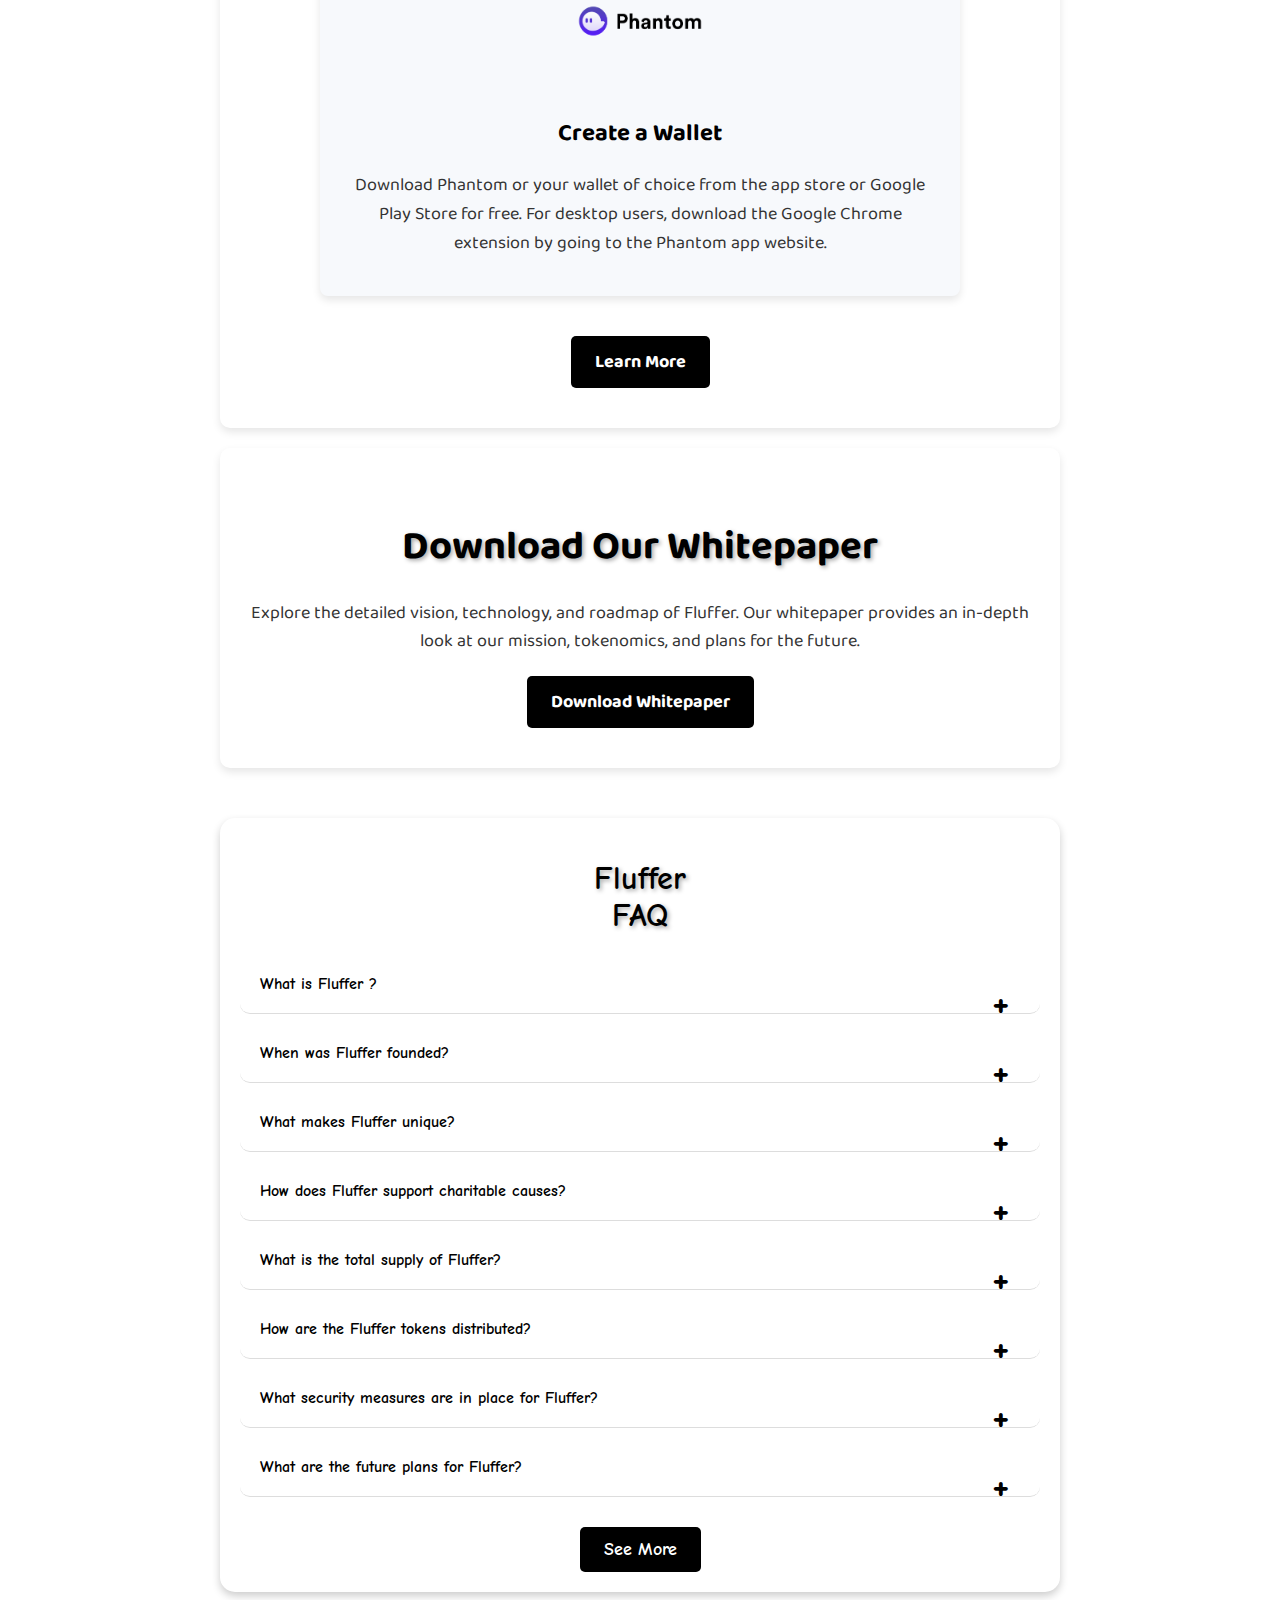
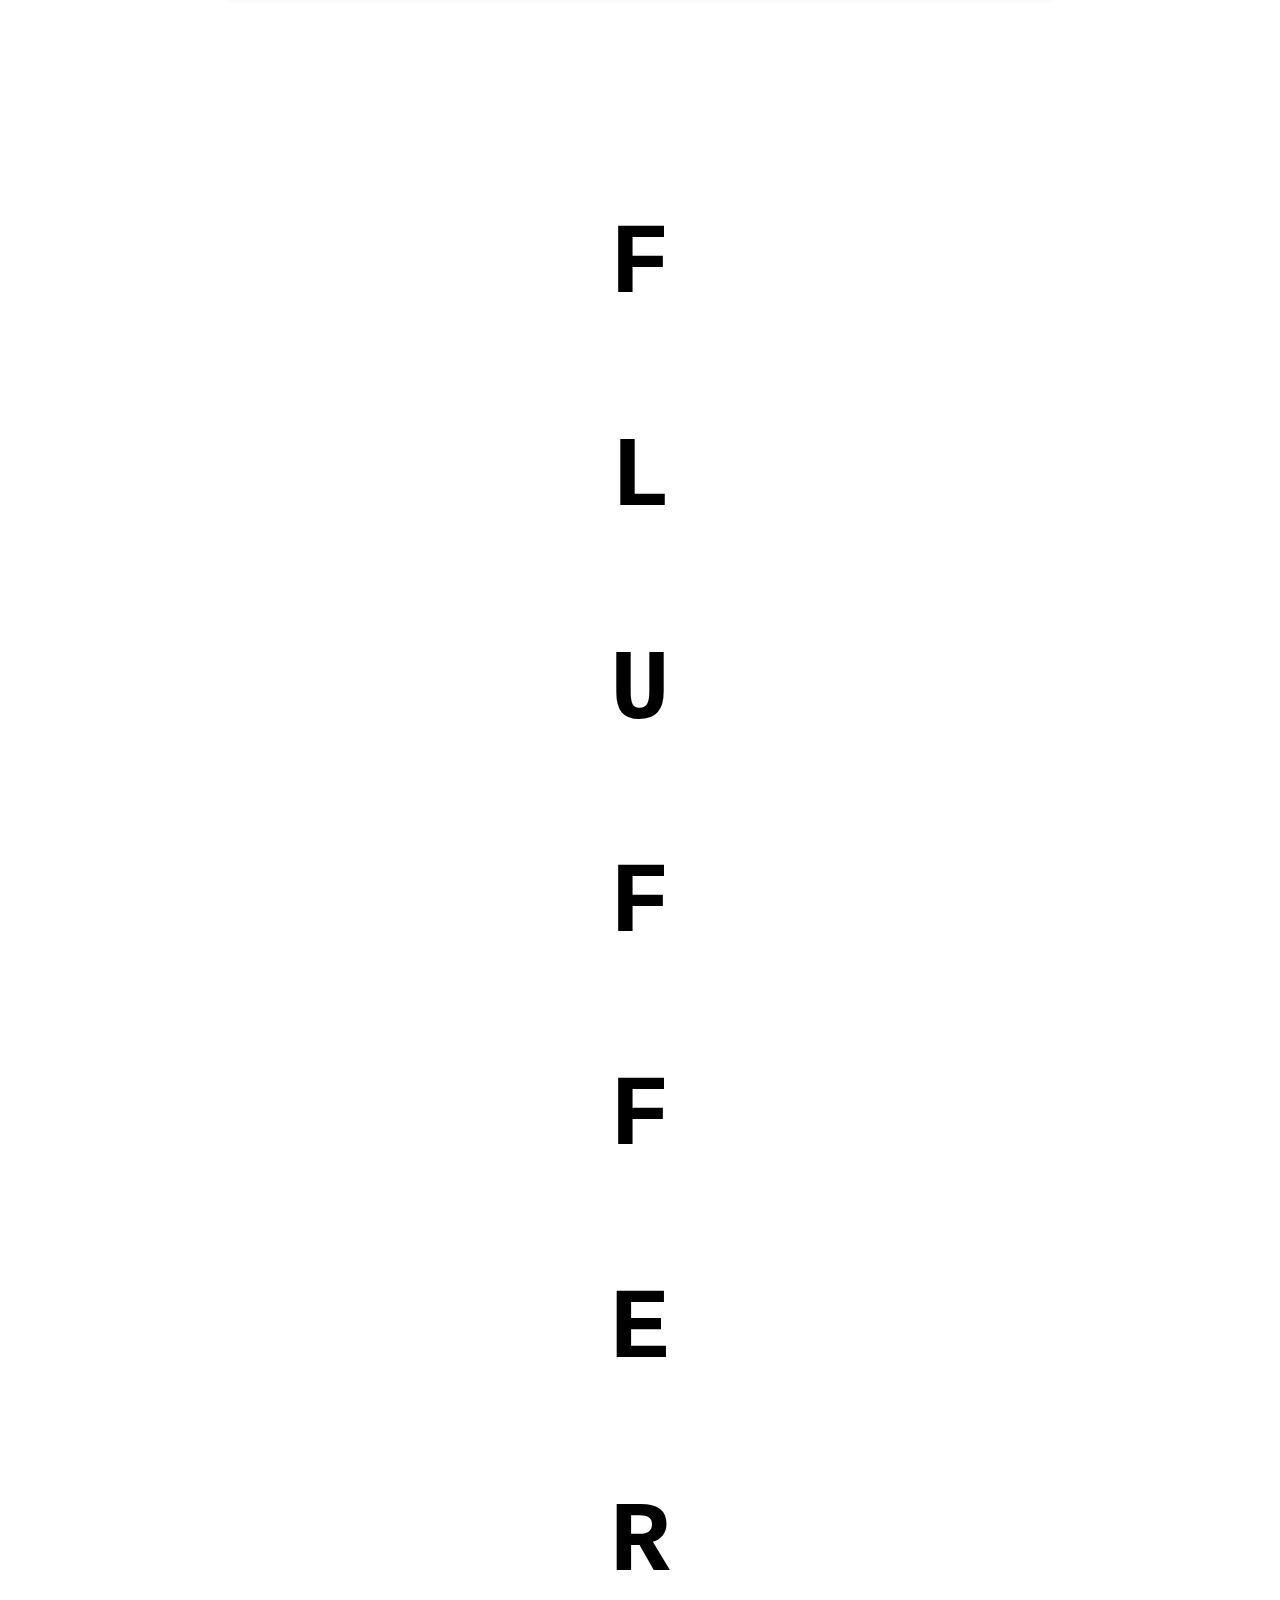
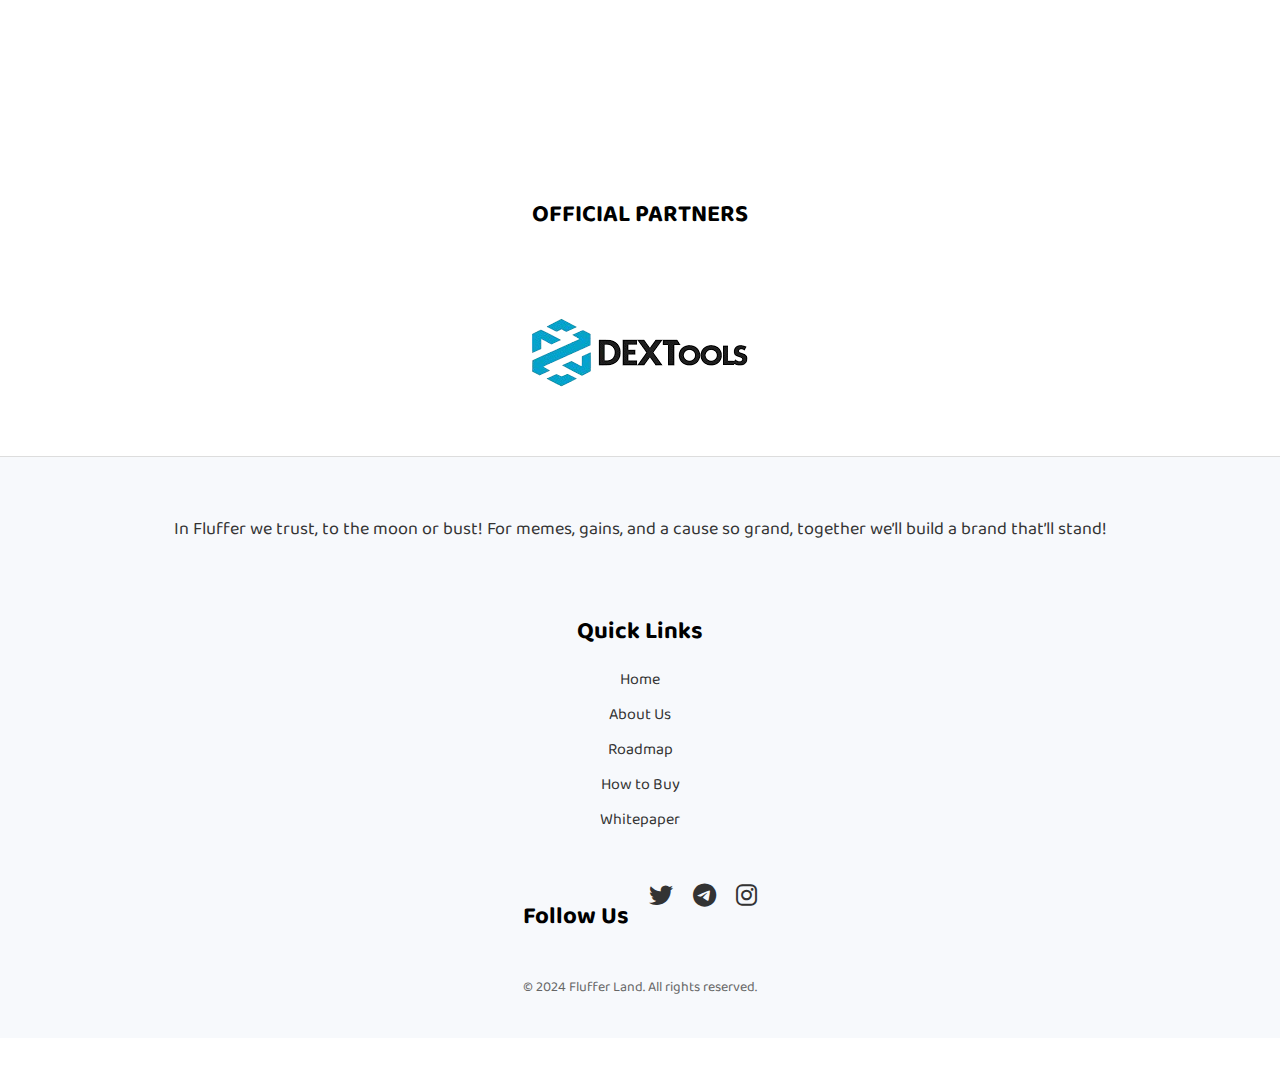
==== commit 05857929: "Update index.html" ====
--- a/index.html
+++ b/index.html
@@ -83,6 +83,7 @@
       <li><a href="roadmap.html">RoadMap</a></li>
       <li><a href="howtobuy.html">How to Buy</a></li>
       <li><a href="FAQ.HTML">FAQ'S</a></li>
+      <li><a href="charity.html">charity wallet</a></li>
 
     </ul>
     <!-- <button class="live-chart">Live Chart</button> -->
@@ -99,6 +100,7 @@
         <li><a href="roadmap.html">RoadMap</a></li>
         <li><a href="howtobuy.html">How to Buy</a></li>
         <li><a href="FAQ.HTML">FAQ'S</a></li>
+      <li><a href="charity.html">charity wallet</a></li>
     </ul>
   </div>
 
